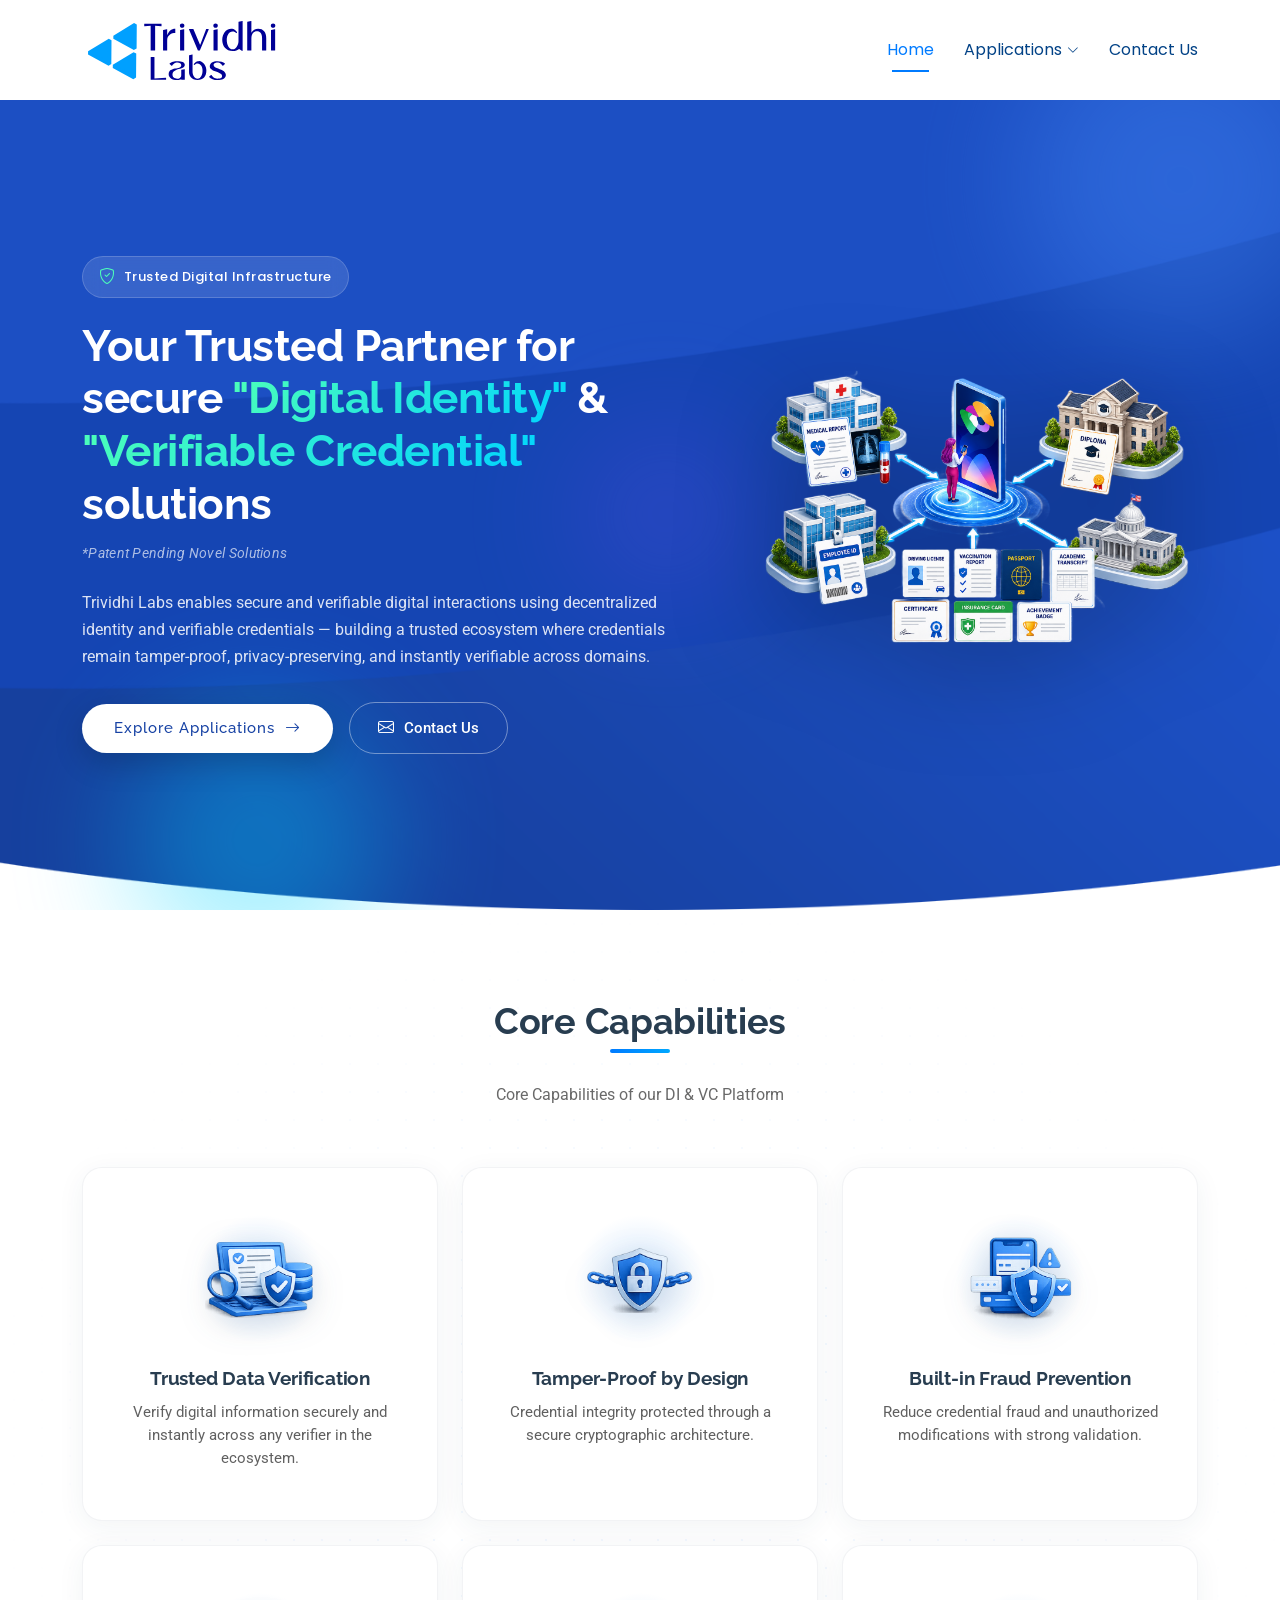
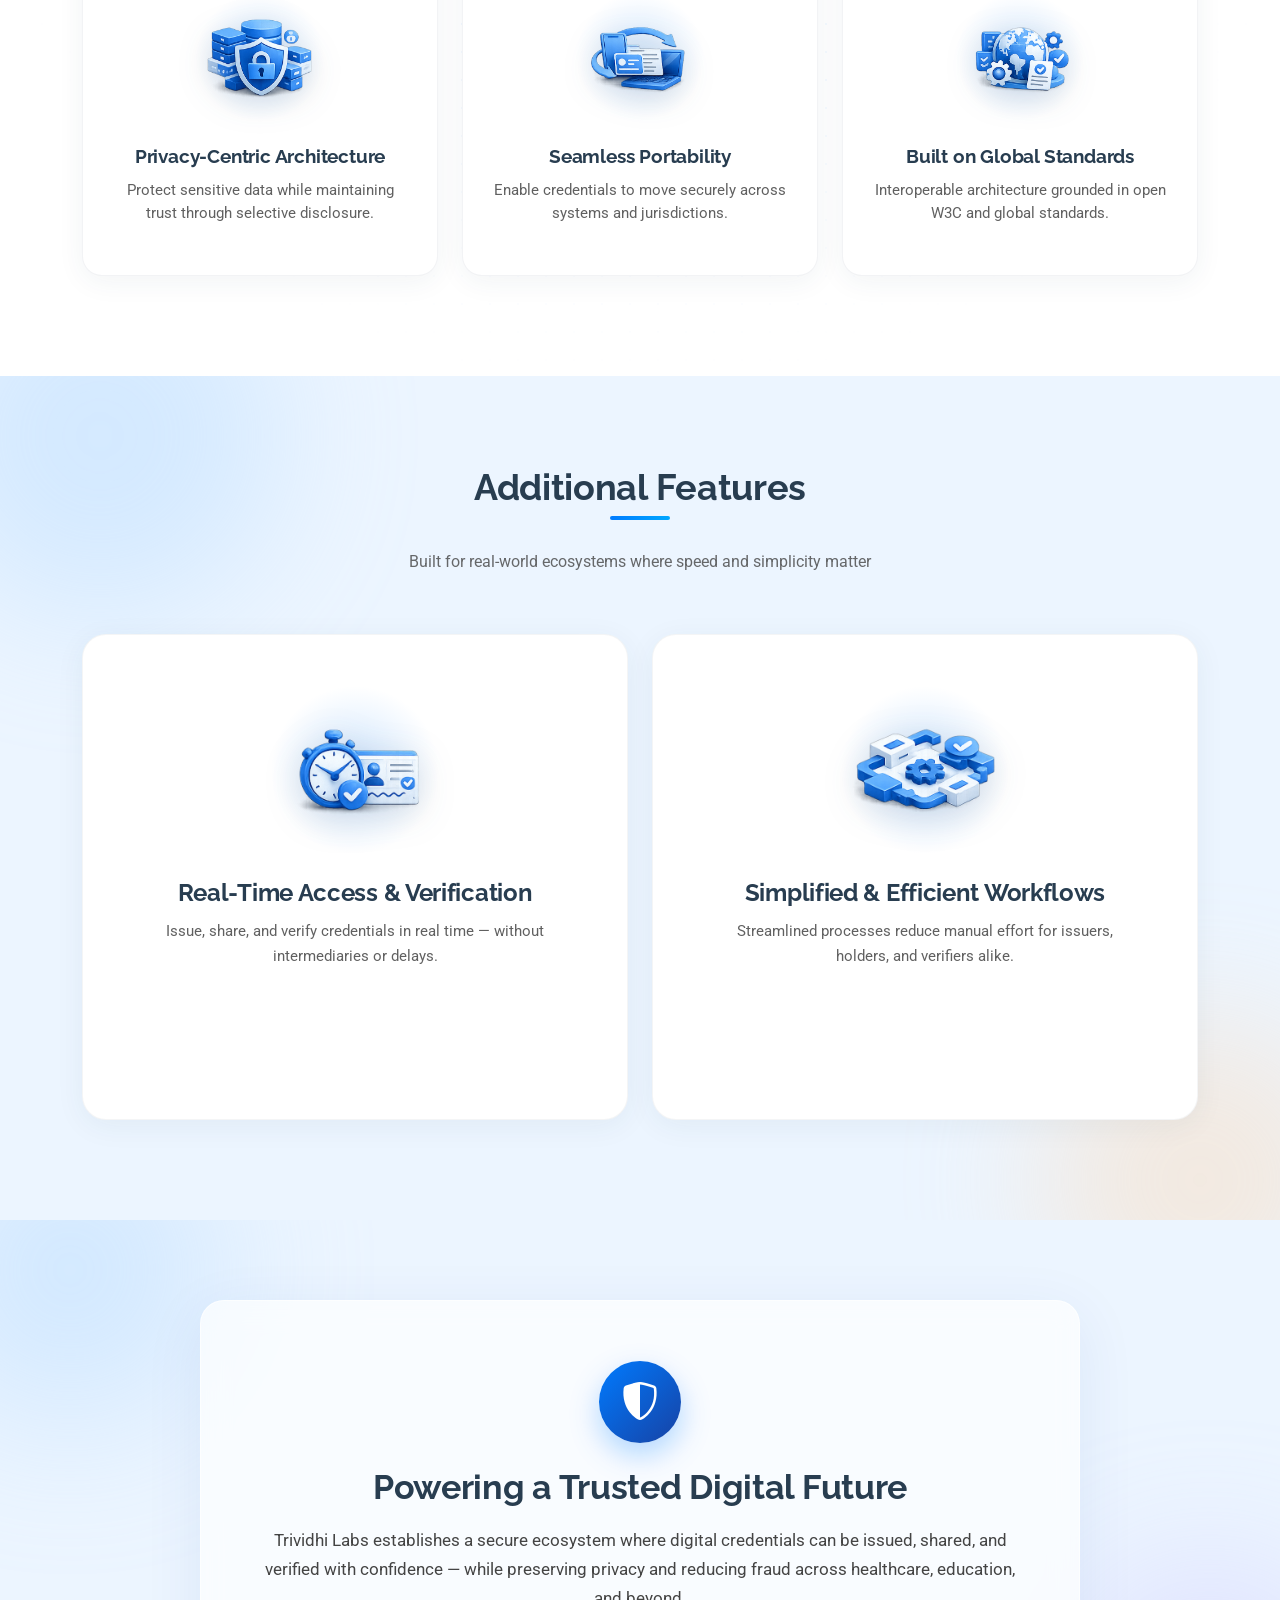
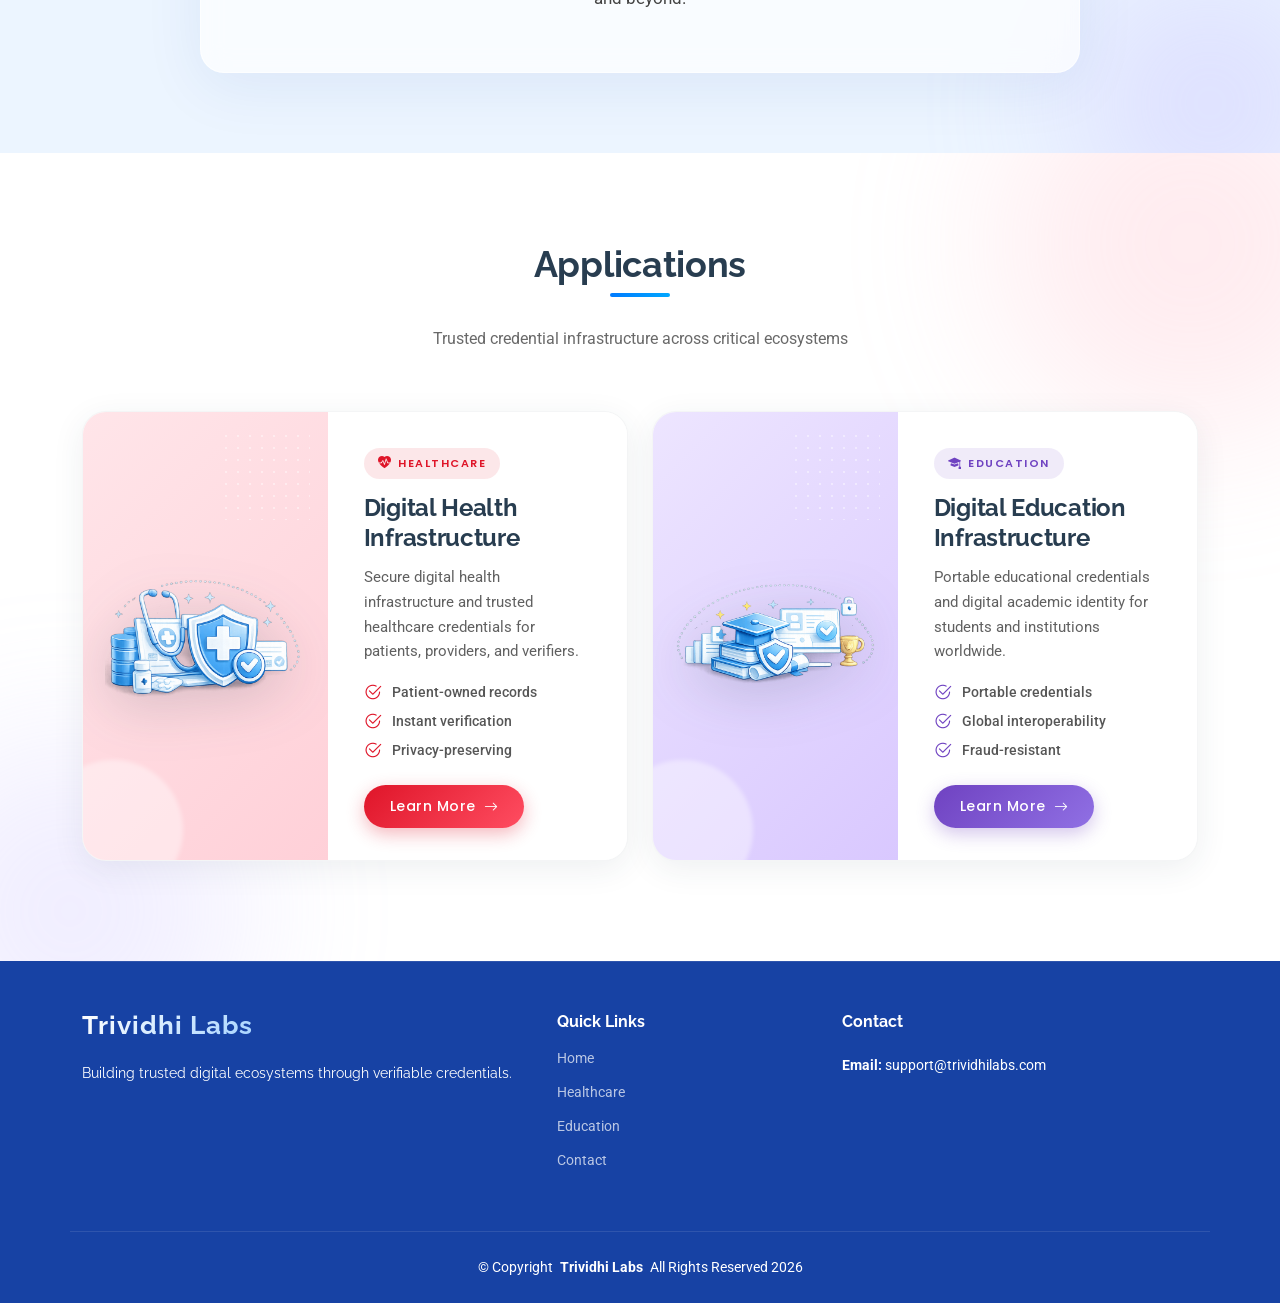
==== index.html @ cbf3edbb "Initial commit: Trividhi Labs website with Bootstrap 5.3.3" ====
<!DOCTYPE html>
<html lang="en">

<head>
  <meta charset="utf-8">
  <meta content="width=device-width, initial-scale=1.0" name="viewport">
  <title>Trividhi Labs - Trusted Digital Identity & Verifiable Credentials</title>
  <meta name="description" content="Trividhi Labs enables secure and verifiable digital interactions using decentralized identity and verifiable credentials across healthcare and education ecosystems.">
  <meta name="keywords" content="digital identity, verifiable credentials, healthcare credentials, education credentials">

  <link href="assets/img/favicon.png" rel="icon">
  <link href="assets/img/apple-touch-icon.png" rel="apple-touch-icon">

  <link href="https://fonts.googleapis.com" rel="preconnect">
  <link href="https://fonts.gstatic.com" rel="preconnect" crossorigin>
  <link href="https://fonts.googleapis.com/css2?family=Roboto:ital,wght@0,100;0,300;0,400;0,500;0,700;0,900;1,100;1,300;1,400;1,500;1,700;1,900&family=Poppins:ital,wght@0,100;0,200;0,300;0,400;0,500;0,600;0,700;0,800;0,900;1,100;1,200;1,300;1,400;1,500;1,600;1,700;1,800;1,900&family=Raleway:ital,wght@0,100;0,200;0,300;0,400;0,500;0,600;0,700;0,800;0,900;1,100;1,200;1,300;1,400;1,500;1,600;1,700;1,800;1,900&display=swap" rel="stylesheet">

  <link href="assets/vendor/bootstrap/css/bootstrap.min.css" rel="stylesheet">
  <link href="assets/vendor/bootstrap-icons/bootstrap-icons.css" rel="stylesheet">
  <link href="assets/vendor/aos/aos.css" rel="stylesheet">
  <link href="assets/vendor/glightbox/css/glightbox.min.css" rel="stylesheet">
  <link href="assets/vendor/swiper/swiper-bundle.min.css" rel="stylesheet">

  <link href="assets/css/main.css" rel="stylesheet">
</head>

<body class="index-page">

  <header id="header" class="header d-flex align-items-center sticky-top">
    <div class="container-fluid container-xl position-relative d-flex align-items-center justify-content-between">

      <a href="index.html" class="logo d-flex align-items-center">
        <img src="assets/img/Trividhi_Labs_Logo2_final.svg" alt="Trividhi Labs">
        <!-- <h1 class="sitename">Trividhi Labs</h1> -->
      </a>

      <nav id="navmenu" class="navmenu">
        <ul>
          <li><a href="index.html" class="active">Home</a></li>
          <li class="dropdown">
            <a href="#"><span>Applications</span> <i class="bi bi-chevron-down toggle-dropdown"></i></a>
            <ul>
              <li><a href="healthcare.html">Healthcare</a></li>
              <li><a href="education.html">Education</a></li>
            </ul>
          </li>
          <li><a href="contact.html">Contact Us</a></li>
        </ul>
        <i class="mobile-nav-toggle d-xl-none bi bi-list"></i>
      </nav>

    </div>
  </header>

  <main class="main">

    <!-- Hero Section -->
    <section id="hero" class="hero section dark-background">
      <div class="hero-bg-shapes" aria-hidden="true">
        <span class="shape shape-1"></span>
        <span class="shape shape-2"></span>
        <span class="shape shape-3"></span>
      </div>

      <div class="container">
        <div class="row gy-4 align-items-center">
          <div class="col-lg-5 order-lg-last hero-img" data-aos="zoom-out" data-aos-delay="200">
            <img src="assets/img/background-removed-background-removed.png" class="img-fluid animated" alt="Trusted Digital Identity Platform">
          </div>
          <div class="col-lg-7 d-flex flex-column justify-content-center hero-content">
            <span class="hero-eyebrow" data-aos="fade-up" data-aos-delay="100">
              <i class="bi bi-shield-check"></i> Trusted Digital Infrastructure
            </span>
            <h1 data-aos="fade-up" data-aos-delay="200">
              Your Trusted Partner for secure <span class="hero-highlight">"Digital Identity"</span> &amp; <span class="hero-highlight">"Verifiable Credential"</span> solutions
            </h1>
            <p class="hero-tagline" data-aos="fade-up" data-aos-delay="300">*Patent Pending Novel Solutions</p>
            <p class="hero-description" data-aos="fade-up" data-aos-delay="400">
              Trividhi Labs enables secure and verifiable digital interactions using decentralized identity and verifiable credentials — building a trusted ecosystem where credentials remain tamper-proof, privacy-preserving, and instantly verifiable across domains.
            </p>
            <div class="hero-cta d-flex flex-wrap align-items-center" data-aos="fade-up" data-aos-delay="500">
              <a href="#capabilities" class="btn-get-started">
                <span>Explore Applications</span>
                <i class="bi bi-arrow-right"></i>
              </a>
              <a href="contact.html" class="btn-secondary-cta">
                <i class="bi bi-envelope"></i>
                <span>Contact Us</span>
              </a>
            </div>
          </div>
        </div>
      </div>
    </section><!-- /Hero Section -->

    <!-- Core Capabilities Section -->
    <section id="capabilities" class="capabilities section">
    <div class="capabilities-bg-pattern" aria-hidden="true"></div>

    <div class="container section-title" data-aos="fade-up">
        <!-- <span class="section-eyebrow"><i class="bi bi-gem"></i> Platform Capabilities</span> -->
        <h2>Core Capabilities</h2>
        <p>Core Capabilities of our DI &amp; VC Platform</p>
    </div>

    <div class="container">
        <div class="row gy-4">

        <div class="col-lg-4 col-md-6" data-aos="fade-up" data-aos-delay="100">
            <div class="capability-card">
            <div class="capability-icon-wrap">
                <div class="capability-icon-halo"></div>
                <div class="capability-icon capability-icon-img">
                <img src="assets/img/trusted-data-verification.png" alt="Trusted Data Verification">
                </div>
            </div>
            <h3>Trusted Data Verification</h3>
            <p>Verify digital information securely and instantly across any verifier in the ecosystem.</p>
            </div>
        </div>

        <div class="col-lg-4 col-md-6" data-aos="fade-up" data-aos-delay="200">
            <div class="capability-card">
            <div class="capability-icon-wrap">
                <div class="capability-icon-halo"></div>
                <div class="capability-icon capability-icon-img">
                <img src="assets/img/tamper-proof-by-design.png" alt="Tamper-Proof by Design">
                </div>
            </div>
            <h3>Tamper-Proof by Design</h3>
            <p>Credential integrity protected through a secure cryptographic architecture.</p>
            </div>
        </div>

        <div class="col-lg-4 col-md-6" data-aos="fade-up" data-aos-delay="300">
            <div class="capability-card">
            <div class="capability-icon-wrap">
                <div class="capability-icon-halo"></div>
                <div class="capability-icon capability-icon-img">
                <img src="assets/img/built-in-fraud-prevention.png" alt="Built-in Fraud Prevention">
                </div>
            </div>
            <h3>Built-in Fraud Prevention</h3>
            <p>Reduce credential fraud and unauthorized modifications with strong validation.</p>            
            </div>
        </div>

        <div class="col-lg-4 col-md-6" data-aos="fade-up" data-aos-delay="400">
            <div class="capability-card">
            <div class="capability-icon-wrap">
                <div class="capability-icon-halo"></div>
                <div class="capability-icon capability-icon-img">
                <img src="assets/img/privacy-centric-architecture.png" alt="Privacy-Centric Architecture">
                </div>
            </div>
            <h3>Privacy-Centric Architecture</h3>
            <p>Protect sensitive data while maintaining trust through selective disclosure.</p>
            </div>
        </div>

        <div class="col-lg-4 col-md-6" data-aos="fade-up" data-aos-delay="500">
            <div class="capability-card">
            <div class="capability-icon-wrap">
                <div class="capability-icon-halo"></div>
                <div class="capability-icon capability-icon-img">
                <img src="assets/img/seamless-portability.png" alt="Seamless Portability">
                </div>
            </div>
            <h3>Seamless Portability</h3>
            <p>Enable credentials to move securely across systems and jurisdictions.</p>
            </div>
        </div>

        <div class="col-lg-4 col-md-6" data-aos="fade-up" data-aos-delay="600">
            <div class="capability-card">
            <div class="capability-icon-wrap">
                <div class="capability-icon-halo"></div>
                <div class="capability-icon capability-icon-img">
                <img src="assets/img/built-on-global-standards.png" alt="Built on Global Standards">
                </div>
            </div>
            <h3>Built on Global Standards</h3>
            <p>Interoperable architecture grounded in open W3C and global standards.</p>
            </div>
        </div>

        </div>
    </div>
    </section><!-- /Core Capabilities Section -->

    <!-- Additional Features Section -->
    <section id="additional-features" class="additional-features section light-background">
    <div class="features-bg-shapes" aria-hidden="true">
        <span class="features-shape features-shape-1"></span>
        <span class="features-shape features-shape-2"></span>
    </div>

    <div class="container section-title" data-aos="fade-up">
        <!-- <span class="section-eyebrow"><i class="bi bi-stars"></i> Platform Strengths</span> -->
        <h2>Additional Features</h2>
        <p>Built for real-world ecosystems where speed and simplicity matter</p>
    </div>

    <div class="container">
        <div class="row gy-4 justify-content-center features-row">

        <div class="col-lg-6 col-md-10" data-aos="fade-right" data-aos-delay="100">
            <div class="feature-card feature-card-blue">
            <div class="feature-card-accent"></div>
            <div class="feature-icon-wrap">
                <div class="feature-icon-halo"></div>
                <div class="feature-icon feature-icon-img">
                <img src="assets/img/real-time-access-verification.png" alt="Real-Time Access and Verification">
                </div>
            </div>
            <div class="feature-content">
                <h3>Real-Time Access &amp; Verification</h3>
                <p>Issue, share, and verify credentials in real time — without intermediaries or delays.</p>
                <ul class="feature-pills">
                <li><i class="bi bi-check2"></i> Instant issuance</li>
                <li><i class="bi bi-check2"></i> Live verification</li>
                <li><i class="bi bi-check2"></i> No intermediaries</li>
                </ul>
            </div>
            </div>
        </div>

        <div class="col-lg-6 col-md-10" data-aos="fade-left" data-aos-delay="200">
            <div class="feature-card feature-card-blue">
            <div class="feature-card-accent"></div>
            <div class="feature-icon-wrap">
                <div class="feature-icon-halo"></div>
                <div class="feature-icon feature-icon-img">
                <img src="assets/img/simplified-efficient-workflows.png" alt="Simplified and Efficient Workflows">
                </div>
            </div>
            <div class="feature-content">
                <h3>Simplified &amp; Efficient Workflows</h3>
                <p>Streamlined processes reduce manual effort for issuers, holders, and verifiers alike.</p>
                <ul class="feature-pills">
                <li><i class="bi bi-check2"></i> Less manual work</li>
                <li><i class="bi bi-check2"></i> Faster cycles</li>
                <li><i class="bi bi-check2"></i> Unified flow</li>
                </ul>
            </div>
            </div>
        </div>

        </div>
    </div>
    </section><!-- /Additional Features Section -->

    <!-- Trusted Digital Future Section -->
    <section id="trusted-future" class="trusted-future section">
      <div class="container">
        <div class="trusted-future-card" data-aos="zoom-in">
          <div class="trusted-future-icon">
            <i class="bi bi-shield-shaded"></i>
          </div>
          <h2>Powering a Trusted Digital Future</h2>
          <p>
            Trividhi Labs establishes a secure ecosystem where digital credentials can be issued, shared, and verified with confidence — while preserving privacy and reducing fraud across healthcare, education, and beyond.
          </p>
        </div>
      </div>
    </section><!-- /Trusted Digital Future Section -->

    <!-- Applications Section -->
    <section id="applications" class="applications section">
      <div class="applications-bg-shapes" aria-hidden="true">
        <span class="apps-shape apps-shape-1"></span>
        <span class="apps-shape apps-shape-2"></span>
      </div>

      <div class="container section-title" data-aos="fade-up">
        <!-- <span class="section-eyebrow"><i class="bi bi-grid-3x3-gap-fill"></i> Industry Solutions</span> -->
        <h2>Applications</h2>
        <p>Trusted credential infrastructure across critical ecosystems</p>
      </div>

      <div class="container">
        <div class="row gy-4">

          <div class="col-lg-6" data-aos="fade-up" data-aos-delay="100">
            <div class="application-card application-healthcare">
              <div class="application-image-panel">
                <div class="app-pattern-dots"></div>
                <div class="app-pattern-circle"></div>
                <img src="assets/img/digital-health-infrastructure.png" alt="Digital Health Infrastructure" class="application-image">
              </div>
              <div class="application-body">
                <div class="application-tag">
                  <i class="bi bi-heart-pulse-fill"></i>
                  <span>Healthcare</span>
                </div>
                <h3>Digital Health Infrastructure</h3>
                <p>Secure digital health infrastructure and trusted healthcare credentials for patients, providers, and verifiers.</p>
                <ul class="application-bullets">
                  <li><i class="bi bi-check2-circle"></i> Patient-owned records</li>
                  <li><i class="bi bi-check2-circle"></i> Instant verification</li>
                  <li><i class="bi bi-check2-circle"></i> Privacy-preserving</li>
                </ul>
                <a href="healthcare.html" class="btn-learn-more">
                  <span>Learn More</span>
                  <i class="bi bi-arrow-right"></i>
                </a>
              </div>
            </div>
          </div>

          <div class="col-lg-6" data-aos="fade-up" data-aos-delay="200">
            <div class="application-card application-education">
              <div class="application-image-panel">
                <div class="app-pattern-dots"></div>
                <div class="app-pattern-circle"></div>
                <img src="assets/img/digital-education-infrastructure.png" alt="Digital Education Infrastructure" class="application-image">
              </div>
              <div class="application-body">
                <div class="application-tag">
                  <i class="bi bi-mortarboard-fill"></i>
                  <span>Education</span>
                </div>
                <h3>Digital Education Infrastructure</h3>
                <p>Portable educational credentials and digital academic identity for students and institutions worldwide.</p>
                <ul class="application-bullets">
                  <li><i class="bi bi-check2-circle"></i> Portable credentials</li>
                  <li><i class="bi bi-check2-circle"></i> Global interoperability</li>
                  <li><i class="bi bi-check2-circle"></i> Fraud-resistant</li>
                </ul>
                <a href="education.html" class="btn-learn-more">
                  <span>Learn More</span>
                  <i class="bi bi-arrow-right"></i>
                </a>
              </div>
            </div>
          </div>

        </div>
      </div>
    </section><!-- /Applications Section -->
  </main>

  <footer id="footer" class="footer dark-background">

    <div class="container footer-top">
      <div class="row gy-4">

        <div class="col-lg-5 col-md-6 footer-about" data-aos="fade-up" data-aos-delay="100">
          <a href="index.html" class="logo d-flex align-items-center">
            <span class="sitename">Trividhi Labs</span>
          </a>
          <p class="mt-3">Building trusted digital ecosystems through verifiable credentials.</p>
        </div>

        <div class="col-lg-3 col-md-3 footer-links" data-aos="fade-up" data-aos-delay="200">
          <h4>Quick Links</h4>
          <ul>
            <li><a href="index.html">Home</a></li>
            <li><a href="healthcare.html">Healthcare</a></li>
            <li><a href="education.html">Education</a></li>
            <li><a href="contact.html">Contact</a></li>
          </ul>
        </div>

        <div class="col-lg-4 col-md-3 footer-links" data-aos="fade-up" data-aos-delay="300">
          <h4>Contact</h4>
          <div class="footer-contact pt-1">
            <p><strong>Email:</strong> <span>support@trividhilabs.com</span></p>
          </div>
        </div>

      </div>
    </div>

    <div class="container copyright text-center mt-4">
      <p>© <span>Copyright</span> <strong class="px-1 sitename">Trividhi Labs</strong> <span>All Rights Reserved 2026</span></p>
    </div>

  </footer>

  <a href="#" id="scroll-top" class="scroll-top d-flex align-items-center justify-content-center"><i class="bi bi-arrow-up-short"></i></a>

  <div id="preloader"></div>

  <script src="assets/vendor/bootstrap/js/bootstrap.bundle.min.js"></script>
  <script src="assets/vendor/aos/aos.js"></script>
  <script src="assets/vendor/glightbox/js/glightbox.min.js"></script>
  <script src="assets/vendor/purecounter/purecounter_vanilla.js"></script>
  <script src="assets/vendor/imagesloaded/imagesloaded.pkgd.min.js"></script>
  <script src="assets/vendor/isotope-layout/isotope.pkgd.min.js"></script>
  <script src="assets/vendor/swiper/swiper-bundle.min.js"></script>

  <script src="assets/js/main.js"></script>

</body>

</html>
---- assets/css/main.css ----
/**
* Updated: Bootstrap v5.3.3
* Author: BootstrapMade.com
* License: https://bootstrapmade.com/license/
*/

/*--------------------------------------------------------------
# Font & Color Variables
# Help: https://bootstrapmade.com/color-system/
--------------------------------------------------------------*/
/* Fonts */
:root {
  --default-font: "Roboto",  system-ui, -apple-system, "Segoe UI", Roboto, "Helvetica Neue", Arial, "Noto Sans", "Liberation Sans", sans-serif, "Apple Color Emoji", "Segoe UI Emoji", "Segoe UI Symbol", "Noto Color Emoji";
  --heading-font: "Raleway",  sans-serif;
  --nav-font: "Poppins",  sans-serif;
}

/* Global Colors - The following color variables are used throughout the website. Updating them here will change the color scheme of the entire website */
:root { 
  --background-color: #ffffff; /* Background color for the entire website, including individual sections */
  --default-color: #444444; /* Default color used for the majority of the text content across the entire website */
  --heading-color: #283d50; /* Color for headings, subheadings and title throughout the website */
  --accent-color: #007bff; /* Accent color that represents your brand on the website. It's used for buttons, links, and other elements that need to stand out */
  --surface-color: #ffffff; /* The surface color is used as a background of boxed elements within sections, such as cards, icon boxes, or other elements that require a visual separation from the global background. */
  --contrast-color: #ffffff; /* Contrast color for text, ensuring readability against backgrounds of accent, heading, or default colors. */
}

/* Nav Menu Colors - The following color variables are used specifically for the navigation menu. They are separate from the global colors to allow for more customization options */
:root {
  --nav-color: #024286;  /* The default color of the main navmenu links */
  --nav-hover-color: #007bff; /* Applied to main navmenu links when they are hovered over or active */
  --nav-mobile-background-color: #ffffff; /* Used as the background color for mobile navigation menu */
  --nav-dropdown-background-color: #ffffff; /* Used as the background color for dropdown items that appear when hovering over primary navigation items */
  --nav-dropdown-color: #444444; /* Used for navigation links of the dropdown items in the navigation menu. */
  --nav-dropdown-hover-color: #007bff; /* Similar to --nav-hover-color, this color is applied to dropdown navigation links when they are hovered over. */
}

/* Color Presets - These classes override global colors when applied to any section or element, providing reuse of the sam color scheme. */

.light-background {
  --background-color: #ecf5ff;
  --surface-color: #ffffff;
}

.dark-background {
  --background-color: #1742a4;
  --default-color: #ffffff;
  --heading-color: #ffffff;
  --surface-color: #0d358f;
  --contrast-color: #ffffff;
}

/* Smooth scroll */
:root {
  scroll-behavior: smooth;
}

/*--------------------------------------------------------------
# General Styling & Shared Classes
--------------------------------------------------------------*/
body {
  color: var(--default-color);
  background-color: var(--background-color);
  font-family: var(--default-font);
}

a {
  color: var(--accent-color);
  text-decoration: none;
  transition: 0.3s;
}

a:hover {
  color: color-mix(in srgb, var(--accent-color), transparent 25%);
  text-decoration: none;
}

h1,
h2,
h3,
h4,
h5,
h6 {
  color: var(--heading-color);
  font-family: var(--heading-font);
}

/* PHP Email Form Messages
------------------------------*/
.php-email-form .error-message {
  display: none;
  background: #df1529;
  color: #ffffff;
  text-align: left;
  padding: 15px;
  margin-bottom: 24px;
  font-weight: 600;
}

.php-email-form .sent-message {
  display: none;
  color: #ffffff;
  background: #059652;
  text-align: center;
  padding: 15px;
  margin-bottom: 24px;
  font-weight: 600;
}

.php-email-form .loading {
  display: none;
  background: var(--surface-color);
  text-align: center;
  padding: 15px;
  margin-bottom: 24px;
}

.php-email-form .loading:before {
  content: "";
  display: inline-block;
  border-radius: 50%;
  width: 24px;
  height: 24px;
  margin: 0 10px -6px 0;
  border: 3px solid var(--accent-color);
  border-top-color: var(--surface-color);
  animation: php-email-form-loading 1s linear infinite;
}

@keyframes php-email-form-loading {
  0% {
    transform: rotate(0deg);
  }

  100% {
    transform: rotate(360deg);
  }
}

/* Pulsating Play Button
------------------------------*/
.pulsating-play-btn {
  width: 94px;
  height: 94px;
  background: radial-gradient(var(--accent-color) 50%, color-mix(in srgb, var(--accent-color), transparent 75%) 52%);
  border-radius: 50%;
  display: block;
  position: relative;
  overflow: hidden;
}

.pulsating-play-btn:before {
  content: "";
  position: absolute;
  width: 120px;
  height: 120px;
  animation-delay: 0s;
  animation: pulsate-play-btn 2s;
  animation-direction: forwards;
  animation-iteration-count: infinite;
  animation-timing-function: steps;
  opacity: 1;
  border-radius: 50%;
  border: 5px solid color-mix(in srgb, var(--accent-color), transparent 30%);
  top: -15%;
  left: -15%;
  background: rgba(198, 16, 0, 0);
}

.pulsating-play-btn:after {
  content: "";
  position: absolute;
  left: 50%;
  top: 50%;
  transform: translateX(-40%) translateY(-50%);
  width: 0;
  height: 0;
  border-top: 10px solid transparent;
  border-bottom: 10px solid transparent;
  border-left: 15px solid #fff;
  z-index: 100;
  transition: all 400ms cubic-bezier(0.55, 0.055, 0.675, 0.19);
}

.pulsating-play-btn:hover:before {
  content: "";
  position: absolute;
  left: 50%;
  top: 50%;
  transform: translateX(-40%) translateY(-50%);
  width: 0;
  height: 0;
  border: none;
  border-top: 10px solid transparent;
  border-bottom: 10px solid transparent;
  border-left: 15px solid #fff;
  z-index: 200;
  animation: none;
  border-radius: 0;
}

.pulsating-play-btn:hover:after {
  border-left: 15px solid var(--accent-color);
  transform: scale(20);
}

@keyframes pulsate-play-btn {
  0% {
    transform: scale(0.6, 0.6);
    opacity: 1;
  }

  100% {
    transform: scale(1, 1);
    opacity: 0;
  }
}

/*--------------------------------------------------------------
# Global Header
--------------------------------------------------------------*/
.header {
  color: var(--default-color);
  background-color: var(--background-color);
  padding: 15px 0;
  transition: all 0.5s;
  z-index: 997;
}

.header .logo {
  line-height: 1;
}

.header .logo img {
  max-height: 70px;
  margin-right: 8px;
}

.header .logo h1 {
  font-size: 30px;
  margin: 0;
  font-weight: 700;
  color: var(--heading-color);
}

.scrolled .header {
  box-shadow: 0px 0 18px rgba(0, 0, 0, 0.1);
}

/*--------------------------------------------------------------
# Navigation Menu
--------------------------------------------------------------*/
/* Navmenu - Desktop */
@media (min-width: 1200px) {
  .navmenu {
    padding: 0;
  }

  .navmenu ul {
    margin: 0;
    padding: 0;
    display: flex;
    list-style: none;
    align-items: center;
  }

  .navmenu li {
    position: relative;
  }

  .navmenu a,
  .navmenu a:focus {
    color: var(--nav-color);
    padding: 18px 15px;
    font-size: 16px;
    font-family: var(--nav-font);
    font-weight: 400;
    display: flex;
    align-items: center;
    justify-content: space-between;
    white-space: nowrap;
    transition: 0.3s;
  }

  .navmenu a i,
  .navmenu a:focus i {
    font-size: 12px;
    line-height: 0;
    margin-left: 5px;
    transition: 0.3s;
  }

  .navmenu li:last-child a {
    padding-right: 0;
  }

  .navmenu li:hover>a,
  .navmenu .active,
  .navmenu .active:focus {
    color: var(--nav-hover-color);
  }

  .navmenu .dropdown ul {
    margin: 0;
    padding: 10px 0;
    background: var(--nav-dropdown-background-color);
    display: block;
    position: absolute;
    visibility: hidden;
    left: 14px;
    top: 130%;
    opacity: 0;
    transition: 0.3s;
    border-radius: 4px;
    z-index: 99;
    box-shadow: 0px 0px 30px rgba(0, 0, 0, 0.1);
  }

  .navmenu .dropdown ul li {
    min-width: 200px;
  }

  .navmenu .dropdown ul a {
    padding: 10px 20px;
    font-size: 15px;
    text-transform: none;
    color: var(--nav-dropdown-color);
  }

  .navmenu .dropdown ul a i {
    font-size: 12px;
  }

  .navmenu .dropdown ul a:hover,
  .navmenu .dropdown ul .active:hover,
  .navmenu .dropdown ul li:hover>a {
    color: var(--nav-dropdown-hover-color);
  }

  .navmenu .dropdown:hover>ul {
    opacity: 1;
    top: 100%;
    visibility: visible;
  }

  .navmenu .dropdown .dropdown ul {
    top: 0;
    left: -90%;
    visibility: hidden;
  }

  .navmenu .dropdown .dropdown:hover>ul {
    opacity: 1;
    top: 0;
    left: -100%;
    visibility: visible;
  }
}

/* Navmenu - Mobile */
@media (max-width: 1199px) {
  .mobile-nav-toggle {
    color: var(--nav-color);
    font-size: 28px;
    line-height: 0;
    margin-right: 10px;
    cursor: pointer;
    transition: color 0.3s;
  }

  .navmenu {
    padding: 0;
    z-index: 9997;
  }

  .navmenu ul {
    display: none;
    list-style: none;
    position: absolute;
    inset: 60px 20px 20px 20px;
    padding: 10px 0;
    margin: 0;
    border-radius: 6px;
    background-color: var(--nav-mobile-background-color);
    overflow-y: auto;
    transition: 0.3s;
    z-index: 9998;
    box-shadow: 0px 0px 30px rgba(0, 0, 0, 0.1);
  }

  .navmenu a,
  .navmenu a:focus {
    color: var(--nav-dropdown-color);
    padding: 10px 20px;
    font-family: var(--nav-font);
    font-size: 17px;
    font-weight: 500;
    display: flex;
    align-items: center;
    justify-content: space-between;
    white-space: nowrap;
    transition: 0.3s;
  }

  .navmenu a i,
  .navmenu a:focus i {
    font-size: 12px;
    line-height: 0;
    margin-left: 5px;
    width: 30px;
    height: 30px;
    display: flex;
    align-items: center;
    justify-content: center;
    border-radius: 50%;
    transition: 0.3s;
    background-color: color-mix(in srgb, var(--accent-color), transparent 90%);
  }

  .navmenu a i:hover,
  .navmenu a:focus i:hover {
    background-color: var(--accent-color);
    color: var(--contrast-color);
  }

  .navmenu a:hover,
  .navmenu .active,
  .navmenu .active:focus {
    color: var(--nav-dropdown-hover-color);
  }

  .navmenu .active i,
  .navmenu .active:focus i {
    background-color: var(--accent-color);
    color: var(--contrast-color);
    transform: rotate(180deg);
  }

  .navmenu .dropdown ul {
    position: static;
    display: none;
    z-index: 99;
    padding: 10px 0;
    margin: 10px 20px;
    background-color: var(--nav-dropdown-background-color);
    border: 1px solid color-mix(in srgb, var(--default-color), transparent 90%);
    box-shadow: none;
    transition: all 0.5s ease-in-out;
  }

  .navmenu .dropdown ul ul {
    background-color: rgba(33, 37, 41, 0.1);
  }

  .navmenu .dropdown>.dropdown-active {
    display: block;
    background-color: rgba(33, 37, 41, 0.03);
  }

  .mobile-nav-active {
    overflow: hidden;
  }

  .mobile-nav-active .mobile-nav-toggle {
    color: #fff;
    position: absolute;
    font-size: 32px;
    top: 15px;
    right: 15px;
    margin-right: 0;
    z-index: 9999;
  }

  .mobile-nav-active .navmenu {
    position: fixed;
    overflow: hidden;
    inset: 0;
    background: rgba(33, 37, 41, 0.8);
    transition: 0.3s;
  }

  .mobile-nav-active .navmenu>ul {
    display: block;
  }
}

/*--------------------------------------------------------------
# Global Footer
--------------------------------------------------------------*/
.footer {
  color: var(--default-color);
  background-color: var(--background-color);
  font-size: 14px;
  position: relative;
}

.footer .footer-top {
  padding-top: 50px;
  border-top: 1px solid color-mix(in srgb, var(--default-color), transparent 90%);
}

.footer .footer-about .logo {
  line-height: 1;
  margin-bottom: 25px;
}

.footer .footer-about .logo img {
  max-height: 40px;
  margin-right: 6px;
}

.footer .footer-about .logo span {
  font-size: 26px;
  font-weight: 700;
  letter-spacing: 1px;
  font-family: var(--heading-font);
  color: var(--heading-color);
}

.footer .footer-about p {
  font-size: 14px;
  font-family: var(--heading-font);
}

.footer .social-links a {
  display: flex;
  align-items: center;
  justify-content: center;
  width: 40px;
  height: 40px;
  border-radius: 50%;
  border: 1px solid color-mix(in srgb, var(--default-color), transparent 50%);
  font-size: 16px;
  color: color-mix(in srgb, var(--default-color), transparent 30%);
  margin-right: 10px;
  transition: 0.3s;
}

.footer .social-links a:hover {
  color: var(--accent-color);
  border-color: var(--accent-color);
}

.footer h4 {
  font-size: 16px;
  font-weight: bold;
  position: relative;
  padding-bottom: 12px;
}

.footer .footer-links {
  margin-bottom: 30px;
}

.footer .footer-links ul {
  list-style: none;
  padding: 0;
  margin: 0;
}

.footer .footer-links ul i {
  padding-right: 2px;
  font-size: 12px;
  line-height: 0;
}

.footer .footer-links ul li {
  padding: 10px 0;
  display: flex;
  align-items: center;
}

.footer .footer-links ul li:first-child {
  padding-top: 0;
}

.footer .footer-links ul a {
  color: color-mix(in srgb, var(--default-color), transparent 30%);
  display: inline-block;
  line-height: 1;
}

.footer .footer-links ul a:hover {
  color: var(--accent-color);
}

.footer .footer-contact p {
  margin-bottom: 5px;
}

.footer .footer-newsletter .newsletter-form {
  margin-top: 30px;
  margin-bottom: 15px;
  padding: 6px 8px;
  position: relative;
  border-radius: 4px;
  border: 1px solid color-mix(in srgb, var(--default-color), transparent 80%);
  display: flex;
  background-color: var(--background-color);
  transition: 0.3s;
}

.footer .footer-newsletter .newsletter-form:focus-within {
  border-color: var(--accent-color);
}

.footer .footer-newsletter .newsletter-form input[type=email] {
  border: 0;
  padding: 4px;
  width: 100%;
  background-color: var(--background-color);
  color: var(--default-color);
}

.footer .footer-newsletter .newsletter-form input[type=email]:focus-visible {
  outline: none;
}

.footer .footer-newsletter .newsletter-form input[type=submit] {
  border: 0;
  font-size: 16px;
  padding: 0 20px;
  margin: -7px -8px -7px 0;
  background: var(--accent-color);
  color: var(--contrast-color);
  transition: 0.3s;
  border-radius: 0 4px 4px 0;
}

.footer .footer-newsletter .newsletter-form input[type=submit]:hover {
  background: color-mix(in srgb, var(--accent-color), transparent 20%);
}

.footer .copyright {
  padding: 25px 0;
  border-top: 1px solid color-mix(in srgb, var(--default-color), transparent 90%);
}

.footer .copyright p {
  margin-bottom: 0;
}

.footer .credits {
  margin-top: 6px;
  font-size: 13px;
}

.footer .credits a {
  color: color-mix(in srgb, var(--default-color), transparent 30%);
}

/*--------------------------------------------------------------
# Preloader
--------------------------------------------------------------*/
#preloader {
  position: fixed;
  inset: 0;
  z-index: 9999;
  overflow: hidden;
  background-color: var(--background-color);
  transition: all 0.6s ease-out;
}

#preloader:before {
  content: "";
  position: fixed;
  top: calc(50% - 30px);
  left: calc(50% - 30px);
  border: 6px solid var(--accent-color);
  border-top-color: color-mix(in srgb, var(--accent-color), transparent 90%);
  border-radius: 50%;
  width: 60px;
  height: 60px;
  animation: animate-preloader 1s linear infinite;
}

@keyframes animate-preloader {
  0% {
    transform: rotate(0deg);
  }

  100% {
    transform: rotate(360deg);
  }
}

/*--------------------------------------------------------------
# Scroll Top Button
--------------------------------------------------------------*/
.scroll-top {
  position: fixed;
  visibility: hidden;
  opacity: 0;
  right: 15px;
  bottom: -15px;
  z-index: 99999;
  background-color: var(--accent-color);
  width: 44px;
  height: 44px;
  border-radius: 50px;
  transition: all 0.4s;
}

.scroll-top i {
  font-size: 24px;
  color: var(--contrast-color);
  line-height: 0;
}

.scroll-top:hover {
  background-color: color-mix(in srgb, var(--accent-color), transparent 20%);
  color: var(--contrast-color);
}

.scroll-top.active {
  visibility: visible;
  opacity: 1;
  bottom: 15px;
}

/*--------------------------------------------------------------
# Disable aos animation delay on mobile devices
--------------------------------------------------------------*/
@media screen and (max-width: 768px) {
  [data-aos-delay] {
    transition-delay: 0 !important;
  }
}

/*--------------------------------------------------------------
# Global Page Titles & Breadcrumbs
--------------------------------------------------------------*/
.page-title {
  color: var(--default-color);
  background-color: var(--background-color);
  padding: 25px 0;
  position: relative;
}

.page-title h1 {
  font-size: 24px;
  font-weight: 700;
}

.page-title .breadcrumbs a {
  color: color-mix(in srgb, var(--default-color), transparent 30%);
}

.page-title .breadcrumbs ol {
  display: flex;
  flex-wrap: wrap;
  list-style: none;
  padding: 0;
  margin: 0;
  font-size: 14px;
  font-weight: 400;
}

.page-title .breadcrumbs ol li+li {
  padding-left: 10px;
}

.page-title .breadcrumbs ol li+li::before {
  content: "/";
  display: inline-block;
  padding-right: 10px;
  color: color-mix(in srgb, var(--default-color), transparent 70%);
}

/*--------------------------------------------------------------
# Global Sections
--------------------------------------------------------------*/
section,
.section {
  color: var(--default-color);
  background-color: var(--background-color);
  padding: 60px 0;
  scroll-margin-top: 90px;
  overflow: clip;
}

@media (max-width: 1199px) {

  section,
  .section {
    scroll-margin-top: 58px;
  }
}

/*--------------------------------------------------------------
# Global Section Titles
--------------------------------------------------------------*/
.section-title {
  text-align: center;
  padding-bottom: 60px;
  position: relative;
}

.section-title h2 {
  font-size: 32px;
  font-weight: 700;
  margin-bottom: 15px;
}

.section-title p {
  margin-bottom: 0;
}

/*--------------------------------------------------------------
# Hero Section
--------------------------------------------------------------*/
.hero {
  width: 100%;
  min-height: 90vh;
  position: relative;
  padding: 120px 0;
  display: flex;
  align-items: center;
  background: url(../img/hero-bg.png) center bottom no-repeat;
  background-size: cover;
}

@media (max-width: 1200px) {
  .hero {
    padding: 60px 0;
  }
}

.hero h1 {
  margin: 0;
  font-size: 48px;
  font-weight: 700;
  line-height: 56px;
}

.hero p {
  color: color-mix(in srgb, var(--default-color), transparent 30%);
  margin: 5px 0 30px 0;
  font-size: 20px;
  font-weight: 400;
}

.hero .btn-get-started {
  color: var(--contrast-color);
  background: var(--accent-color);
  font-family: var(--heading-font);
  font-weight: 400;
  font-size: 15px;
  letter-spacing: 1px;
  display: inline-block;
  padding: 10px 28px 12px 28px;
  border-radius: 50px;
  transition: 0.5s;
  box-shadow: 0 8px 28px rgba(0, 0, 0, 0.1);
}

.hero .btn-get-started:hover {
  color: var(--contrast-color);
  background: color-mix(in srgb, var(--accent-color), transparent 15%);
  box-shadow: 0 8px 28px rgba(0, 0, 0, 0.1);
}

.hero .btn-watch-video {
  font-size: 16px;
  transition: 0.5s;
  margin-left: 25px;
  color: var(--default-color);
  font-weight: 600;
}

.hero .btn-watch-video i {
  color: var(--accent-color);
  font-size: 32px;
  transition: 0.3s;
  line-height: 0;
  margin-right: 8px;
}

.hero .btn-watch-video:hover {
  color: var(--accent-color);
}

.hero .btn-watch-video:hover i {
  color: color-mix(in srgb, var(--accent-color), transparent 15%);
}

.hero .animated {
  animation: up-down 2s ease-in-out infinite alternate-reverse both;
}

@media (max-width: 640px) {
  .hero h1 {
    font-size: 28px;
    line-height: 36px;
  }

  .hero p {
    font-size: 18px;
    line-height: 24px;
    margin-bottom: 30px;
  }

  .hero .btn-get-started,
  .hero .btn-watch-video {
    font-size: 13px;
  }
}

@keyframes up-down {
  0% {
    transform: translateY(10px);
  }

  100% {
    transform: translateY(-10px);
  }
}

/*--------------------------------------------------------------
# About Section
--------------------------------------------------------------*/
.about .content h3 {
  font-size: 2rem;
  font-weight: 700;
}

.about .content ul {
  list-style: none;
  padding: 0;
}

.about .content ul li {
  display: flex;
  align-items: flex-start;
  margin-top: 40px;
}

.about .content ul i {
  flex-shrink: 0;
  font-size: 48px;
  color: var(--accent-color);
  margin-right: 20px;
  line-height: 0;
}

.about .content ul h5 {
  font-size: 18px;
  font-weight: 700;
}

.about .content ul p {
  font-size: 15px;
}

.about .content p:last-child {
  margin-bottom: 0;
}

.about .pulsating-play-btn {
  position: absolute;
  left: calc(50% - 47px);
  top: calc(50% - 47px);
}

/*--------------------------------------------------------------
# Features Section
--------------------------------------------------------------*/
.features .features-item {
  color: color-mix(in srgb, var(--default-color), transparent 20%);
}

.features .features-item+.features-item {
  margin-top: 100px;
}

@media (max-width: 640px) {
  .features .features-item+.features-item {
    margin-top: 40px;
  }
}

.features .features-item h3 {
  font-weight: 700;
  font-size: 26px;
}

.features .features-item ul {
  list-style: none;
  padding: 0;
}

.features .features-item ul li {
  padding-bottom: 10px;
  display: flex;
  align-items: center;
}

.features .features-item ul li:last-child {
  padding-bottom: 0;
}

.features .features-item ul i {
  font-size: 20px;
  padding-right: 4px;
  color: var(--accent-color);
}

.features .features-item p:last-child {
  margin-bottom: 0;
}

/*--------------------------------------------------------------
# Services Section
--------------------------------------------------------------*/
.services .service-item {
  background-color: var(--surface-color);
  box-shadow: 0 5px 30px 0 rgba(0, 0, 0, 0.1);
  padding: 60px 30px 60px 70px;
  transition: all ease-in-out 0.3s;
  border-radius: 18px;
  height: 100%;
  position: relative;
  overflow: hidden;
}

.services .service-item .icon {
  position: absolute;
  left: -20px;
  top: calc(50% - 30px);
}

.services .service-item .icon i {
  font-size: 64px;
  line-height: 1;
  transition: 0.5s;
}

.services .service-item h3 {
  font-weight: 700;
  margin: 10px 0 15px 0;
  font-size: 22px;
  transition: ease-in-out 0.3s;
}

.services .service-item p {
  line-height: 24px;
  font-size: 14px;
  margin-bottom: 0;
}

@media (min-width: 1365px) {
  .services .service-item:hover {
    transform: translateY(-10px);
  }

  .services .service-item:hover h3 {
    color: var(--accent-color);
  }
}

/*--------------------------------------------------------------
# Why Us Section
--------------------------------------------------------------*/
.why-us .card-item {
  background: var(--surface-color);
  padding: 50px 30px;
  transition: all ease-in-out 0.3s;
  height: 100%;
  position: relative;
}

.why-us .card-item span {
  color: var(--default-color);
  display: block;
  font-size: 28px;
  font-weight: 700;
}

.why-us .card-item h4 {
  font-size: 24px;
  font-weight: 600;
  padding: 0;
  margin: 20px 0;
  color: var(--default-color);
}

.why-us .card-item h4 a {
  color: var(--default-color);
}

.why-us .card-item p {
  font-size: 15px;
  color: color-mix(in srgb, var(--default-color), transparent 40%);
  margin: 0;
  padding: 0;
}

.why-us .card-item:hover {
  background: var(--accent-color);
  padding: 30px 30px 70px 30px;
}

.why-us .card-item:hover span,
.why-us .card-item:hover h4 a,
.why-us .card-item:hover p {
  color: var(--contrast-color);
}

/*--------------------------------------------------------------
# Stats Section
--------------------------------------------------------------*/
.stats {
  padding: 0 0 30px 0;
}

.stats .stats-item {
  padding: 30px;
  width: 100%;
}

.stats .stats-item i {
  color: var(--accent-color);
  display: block;
  font-size: 44px;
  float: left;
  line-height: 0;
}

.stats .stats-item .purecounter {
  color: var(--heading-color);
  font-size: 48px;
  line-height: 40px;
  display: block;
  font-weight: 700;
  margin-left: 60px;
}

.stats .stats-item p {
  color: color-mix(in srgb, var(--default-color), transparent 40%);
  padding: 15px 0 0 0;
  margin: 0 0 0 60px;
  font-family: var(--heading-font);
  font-size: 14px;
}

/*--------------------------------------------------------------
# Portfolio Section
--------------------------------------------------------------*/
.portfolio .portfolio-filters {
  padding: 0;
  margin: 0 auto 20px auto;
  list-style: none;
  text-align: center;
}

.portfolio .portfolio-filters li {
  cursor: pointer;
  display: inline-block;
  padding: 0;
  font-size: 18px;
  font-weight: 500;
  margin: 0 10px;
  line-height: 1;
  margin-bottom: 5px;
  transition: all 0.3s ease-in-out;
}

.portfolio .portfolio-filters li:hover,
.portfolio .portfolio-filters li.filter-active {
  color: var(--accent-color);
}

.portfolio .portfolio-filters li:first-child {
  margin-left: 0;
}

.portfolio .portfolio-filters li:last-child {
  margin-right: 0;
}

@media (max-width: 575px) {
  .portfolio .portfolio-filters li {
    font-size: 14px;
    margin: 0 5px;
  }
}

.portfolio .portfolio-content {
  position: relative;
  overflow: hidden;
}

.portfolio .portfolio-content img {
  transition: 0.3s;
}

.portfolio .portfolio-content .portfolio-info {
  opacity: 0;
  position: absolute;
  inset: 0;
  z-index: 3;
  transition: all ease-in-out 0.3s;
  background: rgba(0, 0, 0, 0.6);
  padding: 15px;
}

.portfolio .portfolio-content .portfolio-info h4 {
  font-size: 14px;
  padding: 5px 10px;
  font-weight: 400;
  color: #ffffff;
  display: inline-block;
  background-color: var(--accent-color);
}

.portfolio .portfolio-content .portfolio-info p {
  position: absolute;
  bottom: 10px;
  text-align: center;
  display: inline-block;
  left: 0;
  right: 0;
  font-size: 16px;
  font-weight: 600;
  color: rgba(255, 255, 255, 0.8);
}

.portfolio .portfolio-content .portfolio-info .preview-link,
.portfolio .portfolio-content .portfolio-info .details-link {
  position: absolute;
  left: calc(50% - 40px);
  font-size: 26px;
  top: calc(50% - 14px);
  color: #fff;
  transition: 0.3s;
  line-height: 1.2;
}

.portfolio .portfolio-content .portfolio-info .preview-link:hover,
.portfolio .portfolio-content .portfolio-info .details-link:hover {
  color: var(--accent-color);
}

.portfolio .portfolio-content .portfolio-info .details-link {
  left: 50%;
  font-size: 34px;
  line-height: 0;
}

.portfolio .portfolio-content:hover .portfolio-info {
  opacity: 1;
}

.portfolio .portfolio-content:hover img {
  transform: scale(1.1);
}

/*--------------------------------------------------------------
# Testimonials Section
--------------------------------------------------------------*/
.testimonials .testimonials-carousel,
.testimonials .testimonials-slider {
  overflow: hidden;
}

.testimonials .testimonial-item .testimonial-content {
  border-left: 3px solid var(--accent-color);
  padding-left: 30px;
}

.testimonials .testimonial-item .testimonial-img {
  border-radius: 50%;
  border: 4px solid var(--background-color);
  margin: 0 auto;
}

.testimonials .testimonial-item h3 {
  font-size: 20px;
  font-weight: bold;
  margin: 10px 0 5px 0;
}

.testimonials .testimonial-item h4 {
  font-size: 14px;
  color: color-mix(in srgb, var(--default-color), transparent 40%);
  margin: 0 0 10px 0;
}

.testimonials .testimonial-item .stars i {
  color: #ffc107;
  margin: 0 1px;
}

.testimonials .testimonial-item .quote-icon-left,
.testimonials .testimonial-item .quote-icon-right {
  color: color-mix(in srgb, var(--accent-color), transparent 50%);
  font-size: 26px;
  line-height: 0;
}

.testimonials .testimonial-item .quote-icon-left {
  display: inline-block;
  left: -5px;
  position: relative;
}

.testimonials .testimonial-item .quote-icon-right {
  display: inline-block;
  right: -5px;
  position: relative;
  top: 10px;
  transform: scale(-1, -1);
}

.testimonials .testimonial-item p {
  font-style: italic;
}

.testimonials .swiper-wrapper {
  height: auto;
}

.testimonials .swiper-pagination {
  margin-top: 30px;
  position: relative;
}

.testimonials .swiper-pagination .swiper-pagination-bullet {
  width: 12px;
  height: 12px;
  background-color: color-mix(in srgb, var(--default-color), transparent 85%);
  opacity: 1;
}

.testimonials .swiper-pagination .swiper-pagination-bullet-active {
  background-color: var(--accent-color);
}

/*--------------------------------------------------------------
# Team Section
--------------------------------------------------------------*/
.team .member {
  position: relative;
}

.team .member .member-img {
  margin: 0 80px;
  border-radius: 50%;
  overflow: hidden;
  position: relative;
}

@media (max-width: 1024px) {
  .team .member .member-img {
    margin: 0 60px;
  }
}

.team .member .member-img img {
  position: relative;
  z-index: 1;
}

.team .member .member-img .social {
  position: absolute;
  inset: 0;
  background-color: rgba(0, 0, 0, 0.6);
  display: flex;
  justify-content: center;
  align-items: center;
  z-index: 2;
  padding-bottom: 20px;
  transition: 0.3s;
  visibility: hidden;
  opacity: 0;
}

.team .member .member-img .social a {
  transition: 0.3s;
  color: var(--contrast-color);
  font-size: 20px;
  margin: 0 8px;
}

.team .member .member-img .social a:hover {
  color: var(--accent-color);
}

.team .member .member-info {
  margin-top: 30px;
}

.team .member .member-info h4 {
  font-weight: 700;
  margin-bottom: 6px;
  font-size: 18px;
}

.team .member .member-info span {
  font-style: italic;
  display: block;
  font-size: 15px;
  color: color-mix(in srgb, var(--default-color), transparent 40%);
  margin-bottom: 10px;
}

.team .member .member-info p {
  margin-bottom: 0;
  font-size: 14px;
}

.team .member:hover .member-img .social {
  padding-bottom: 0;
  visibility: visible;
  opacity: 1;
}

/*--------------------------------------------------------------
# Clients Section
--------------------------------------------------------------*/
.clients .clients-wrap {
  border-top: 1px solid color-mix(in srgb, var(--default-color), transparent 85%);
  border-left: 1px solid color-mix(in srgb, var(--default-color), transparent 85%);
}

.clients .client-logo {
  background-color: var(--surface-color);
  display: flex;
  justify-content: center;
  align-items: center;
  border-right: 1px solid color-mix(in srgb, var(--default-color), transparent 85%);
  border-bottom: 1px solid color-mix(in srgb, var(--default-color), transparent 85%);
  overflow: hidden;
}

.clients .client-logo img {
  padding: 50px;
  max-width: 80%;
  transition: 0.3s;
}

@media (max-width: 640px) {
  .clients .client-logo img {
    padding: 30px;
    max-width: 50%;
  }
}

.clients .client-logo:hover img {
  transform: scale(1.1);
}

/*--------------------------------------------------------------
# Contact Section
--------------------------------------------------------------*/
.contact .info-item+.info-item {
  margin-top: 40px;
}

.contact .info-item i {
  color: var(--accent-color);
  background: color-mix(in srgb, var(--accent-color), transparent 92%);
  font-size: 20px;
  width: 44px;
  height: 44px;
  display: flex;
  justify-content: center;
  align-items: center;
  border-radius: 50px;
  transition: all 0.3s ease-in-out;
  margin-right: 15px;
}

.contact .info-item h3 {
  padding: 0;
  font-size: 18px;
  font-weight: 700;
  margin-bottom: 5px;
}

.contact .info-item p {
  padding: 0;
  margin-bottom: 0;
  font-size: 14px;
}

.contact .info-item:hover i {
  background: var(--accent-color);
  color: var(--contrast-color);
}

.contact .php-email-form {
  height: 100%;
}

.contact .php-email-form input[type=text],
.contact .php-email-form input[type=email],
.contact .php-email-form textarea {
  font-size: 14px;
  padding: 10px 15px;
  box-shadow: none;
  border-radius: 0;
  color: var(--default-color);
  background-color: color-mix(in srgb, var(--background-color), transparent 50%);
  border-color: color-mix(in srgb, var(--default-color), transparent 80%);
}

.contact .php-email-form input[type=text]:focus,
.contact .php-email-form input[type=email]:focus,
.contact .php-email-form textarea:focus {
  border-color: var(--accent-color);
}

.contact .php-email-form input[type=text]::placeholder,
.contact .php-email-form input[type=email]::placeholder,
.contact .php-email-form textarea::placeholder {
  color: color-mix(in srgb, var(--default-color), transparent 70%);
}

.contact .php-email-form button[type=submit] {
  color: var(--contrast-color);
  background: var(--accent-color);
  border: 0;
  padding: 10px 30px;
  transition: 0.4s;
  border-radius: 50px;
}

.contact .php-email-form button[type=submit]:hover {
  background: color-mix(in srgb, var(--accent-color), transparent 25%);
}

/*--------------------------------------------------------------
# Portfolio Details Section
--------------------------------------------------------------*/
.portfolio-details .portfolio-details-slider img {
  width: 100%;
}

.portfolio-details .portfolio-details-slider .swiper-pagination {
  margin-top: 20px;
  position: relative;
}

.portfolio-details .portfolio-details-slider .swiper-pagination .swiper-pagination-bullet {
  width: 12px;
  height: 12px;
  background-color: color-mix(in srgb, var(--default-color), transparent 85%);
  opacity: 1;
}

.portfolio-details .portfolio-details-slider .swiper-pagination .swiper-pagination-bullet-active {
  background-color: var(--accent-color);
}

.portfolio-details .portfolio-info {
  background-color: var(--surface-color);
  padding: 30px;
  box-shadow: 0px 0 30px rgba(0, 0, 0, 0.1);
}

.portfolio-details .portfolio-info h3 {
  font-size: 22px;
  font-weight: 700;
  margin-bottom: 20px;
  padding-bottom: 20px;
  border-bottom: 1px solid color-mix(in srgb, var(--default-color), transparent 85%);
}

.portfolio-details .portfolio-info ul {
  list-style: none;
  padding: 0;
  font-size: 15px;
}

.portfolio-details .portfolio-info ul li+li {
  margin-top: 10px;
}

.portfolio-details .portfolio-description {
  padding-top: 30px;
}

.portfolio-details .portfolio-description h2 {
  font-size: 26px;
  font-weight: 700;
  margin-bottom: 20px;
}

.portfolio-details .portfolio-description p {
  padding: 0;
  color: color-mix(in srgb, var(--default-color), transparent 30%);
}

/*--------------------------------------------------------------
# Service Details Section
--------------------------------------------------------------*/
.service-details .services-list {
  background-color: var(--surface-color);
  padding: 10px 30px;
  border: 1px solid color-mix(in srgb, var(--default-color), transparent 90%);
  margin-bottom: 20px;
}

.service-details .services-list a {
  display: block;
  line-height: 1;
  padding: 8px 0 8px 15px;
  border-left: 3px solid color-mix(in srgb, var(--default-color), transparent 70%);
  margin: 20px 0;
  color: color-mix(in srgb, var(--default-color), transparent 20%);
  transition: 0.3s;
}

.service-details .services-list a.active {
  color: var(--heading-color);
  font-weight: 700;
  border-color: var(--accent-color);
}

.service-details .services-list a:hover {
  border-color: var(--accent-color);
}

.service-details .services-img {
  margin-bottom: 20px;
}

.service-details h3 {
  font-size: 26px;
  font-weight: 700;
}

.service-details h4 {
  font-size: 20px;
  font-weight: 700;
}

.service-details p {
  font-size: 15px;
}

.service-details ul {
  list-style: none;
  padding: 0;
  font-size: 15px;
}

.service-details ul li {
  padding: 5px 0;
  display: flex;
  align-items: center;
}

.service-details ul i {
  font-size: 20px;
  margin-right: 8px;
  color: var(--accent-color);
}

/*--------------------------------------------------------------
# Starter Section Section
--------------------------------------------------------------*/

/*==============================================================
# Trividhi Labs – UI/UX REDESIGN ADDITIONS
# Append this to the END of assets/css/main.css
# (Replaces all previous custom additions)
==============================================================*/

/*--------------------------------------------------------------
# 1. Global Animation Keyframes
--------------------------------------------------------------*/
@keyframes trividhi-float {
  0%, 100% { transform: translateY(0px); }
  50% { transform: translateY(-12px); }
}

@keyframes trividhi-pulse {
  0%, 100% { transform: scale(1); opacity: 1; }
  50% { transform: scale(1.06); opacity: 0.92; }
}

@keyframes trividhi-fadeInUp {
  from { opacity: 0; transform: translateY(20px); }
  to { opacity: 1; transform: translateY(0); }
}

@keyframes trividhi-shimmer {
  0% { background-position: -200% center; }
  100% { background-position: 200% center; }
}

@keyframes trividhi-rotate-slow {
  from { transform: rotate(0deg); }
  to { transform: rotate(360deg); }
}

@keyframes trividhi-drift-1 {
  0%, 100% { transform: translate(0, 0) scale(1); }
  33% { transform: translate(40px, -30px) scale(1.05); }
  66% { transform: translate(-30px, 40px) scale(0.95); }
}

@keyframes trividhi-drift-2 {
  0%, 100% { transform: translate(0, 0) scale(1); }
  50% { transform: translate(-50px, 30px) scale(1.1); }
}

@keyframes trividhi-blink-cursor {
  0%, 50% { opacity: 1; }
  51%, 100% { opacity: 0; }
}

@keyframes trividhi-glow {
  0%, 100% { box-shadow: 0 0 0 0 rgba(0, 123, 255, 0.4); }
  50% { box-shadow: 0 0 0 18px rgba(0, 123, 255, 0); }
}

/*--------------------------------------------------------------
# 2. Header / Logo / Navmenu polish
--------------------------------------------------------------*/
.header .logo h1.sitename {
  font-size: 32px;                  /* was 26px → increased */
  margin: 0;
  font-weight: 700;
  color: var(--heading-color);
  font-family: var(--heading-font);
  letter-spacing: 0.5px;
  background: linear-gradient(135deg, #007bff, #1742a4);
  -webkit-background-clip: text;
  -webkit-text-fill-color: transparent;
  background-clip: text;
}

.header .logo img {
  max-height: 70px;                 /* was 38px → increased */
  margin-right: 10px;               /* slight extra gap */
  transition: transform 0.4s ease;
}

.header .logo:hover img {
  transform: rotate(-8deg) scale(1.05);
}

.header.scrolled {
  box-shadow: 0 4px 24px rgba(0, 0, 0, 0.08);
}

/* Navmenu underline animation on hover */
@media (min-width: 1200px) {
  .navmenu > ul > li > a {
    position: relative;
  }
  .navmenu > ul > li > a::after {
    content: "";
    position: absolute;
    left: 20px;
    right: 20px;
    bottom: 8px;
    height: 2px;
    background: var(--accent-color);
    transform: scaleX(0);
    transform-origin: left center;
    transition: transform 0.35s ease;
  }
  .navmenu > ul > li > a:hover::after,
  .navmenu > ul > li > a.active::after {
    transform: scaleX(1);
  }
  .navmenu .dropdown > a::after {
    display: none;
  }
}

/*--------------------------------------------------------------
# 3. Hero – Home Page
--------------------------------------------------------------*/
.hero {
  position: relative;
  overflow: hidden;
}

.hero-bg-shapes {
  position: absolute;
  inset: 0;
  pointer-events: none;
  z-index: 0;
}

.hero-bg-shapes .shape {
  position: absolute;
  border-radius: 50%;
  filter: blur(60px);
  opacity: 0.35;
}

.hero-bg-shapes .shape-1 {
  width: 320px;
  height: 320px;
  background: #4a90ff;
  top: -80px;
  right: -60px;
  animation: trividhi-drift-1 14s ease-in-out infinite;
}

.hero-bg-shapes .shape-2 {
  width: 260px;
  height: 260px;
  background: #00d4ff;
  bottom: -60px;
  left: 10%;
  animation: trividhi-drift-2 18s ease-in-out infinite;
}

.hero-bg-shapes .shape-3 {
  width: 180px;
  height: 180px;
  background: #7c4dff;
  top: 40%;
  left: 45%;
  opacity: 0.2;
  animation: trividhi-drift-1 22s ease-in-out infinite reverse;
}

.hero .container {
  position: relative;
  z-index: 2;
}

.hero-content {
  position: relative;
  z-index: 2;
}

.hero-eyebrow {
  display: inline-flex;
  align-items: center;
  gap: 8px;
  padding: 8px 16px;
  background: rgba(255, 255, 255, 0.12);
  backdrop-filter: blur(10px);
  -webkit-backdrop-filter: blur(10px);
  border: 1px solid rgba(255, 255, 255, 0.18);
  border-radius: 50px;
  color: #ffffff;
  font-family: var(--nav-font);
  font-size: 13px;
  font-weight: 500;
  letter-spacing: 0.5px;
  margin-bottom: 22px;
  width: fit-content;
}

.hero-eyebrow i {
  font-size: 16px;
  color: #4dffb8;
}

.hero h1 {
  font-size: 44px !important;
  line-height: 1.2 !important;
  font-weight: 700 !important;
  margin-bottom: 12px !important;
  color: #ffffff;
  letter-spacing: -0.5px;
}

.hero-highlight {
  background: linear-gradient(135deg, #4dffb8, #00d4ff);
  -webkit-background-clip: text;
  -webkit-text-fill-color: transparent;
  background-clip: text;
  font-weight: 700;
}

.hero-tagline {
  font-size: 14px !important;
  font-style: italic;
  color: rgba(255, 255, 255, 0.65) !important;
  margin: 0 0 20px 0 !important;
  letter-spacing: 0.3px;
}

.hero-description {
  font-size: 16px !important;
  line-height: 1.7 !important;
  color: rgba(255, 255, 255, 0.85) !important;
  margin-bottom: 32px !important;
  max-width: 600px;
}

.hero-cta {
  gap: 16px;
}

.hero .btn-get-started {
  display: inline-flex;
  align-items: center;
  gap: 10px;
  padding: 13px 32px !important;
  font-size: 15px !important;
  font-weight: 500;
  border-radius: 50px;
  background: #ffffff !important;
  color: #1742a4 !important;
  box-shadow: 0 10px 30px rgba(0, 0, 0, 0.18) !important;
  transition: all 0.35s cubic-bezier(0.4, 0, 0.2, 1) !important;
  margin-left: 0 !important;
}

.hero .btn-get-started:hover {
  background: linear-gradient(135deg, #00d4ff, #4dffb8) !important;
  color: #0d358f !important;
  transform: translateY(-3px);
  box-shadow: 0 14px 36px rgba(0, 212, 255, 0.35) !important;
}

.hero .btn-get-started i {
  transition: transform 0.3s ease;
}

.hero .btn-get-started:hover i {
  transform: translateX(4px);
}

.btn-secondary-cta {
  display: inline-flex;
  align-items: center;
  gap: 10px;
  padding: 13px 28px;
  font-size: 15px;
  font-weight: 500;
  border-radius: 50px;
  background: transparent;
  color: #ffffff;
  border: 1.5px solid rgba(255, 255, 255, 0.4);
  transition: all 0.35s cubic-bezier(0.4, 0, 0.2, 1);
}

.btn-secondary-cta:hover {
  background: rgba(255, 255, 255, 0.12);
  border-color: #ffffff;
  color: #ffffff;
  transform: translateY(-3px);
}

.btn-secondary-cta i {
  font-size: 16px;
}

.hero-img img {
  filter: drop-shadow(0 25px 50px rgba(0, 0, 0, 0.25));
}

@media (max-width: 991px) {
  .hero h1 {
    font-size: 32px !important;
    line-height: 1.25 !important;
  }
}

@media (max-width: 640px) {
  .hero h1 {
    font-size: 26px !important;
  }
  .hero-description {
    font-size: 15px !important;
  }
  .hero-cta {
    flex-direction: column;
    align-items: flex-start !important;
  }
  .btn-secondary-cta {
    margin-left: 0 !important;
  }
}

/*--------------------------------------------------------------
# 4. Hero – Inner Pages (shorter, centered)
--------------------------------------------------------------*/
.hero.page-hero {
  min-height: auto;
  padding: 110px 0 90px 0;
}

.hero.page-hero .hero-eyebrow {
  margin: 0 auto 22px auto;
}

.hero.page-hero h1 {
  font-size: 44px !important;
  margin-bottom: 14px !important;
}

.hero.page-hero .hero-description {
  font-size: 18px !important;
  margin: 0 auto !important;
  max-width: 700px;
}

@media (max-width: 640px) {
  .hero.page-hero {
    padding: 80px 0 60px 0;
  }
  .hero.page-hero h1 {
    font-size: 28px !important;
  }
}

/*--------------------------------------------------------------
# 5. Section Title – Animated Underline
--------------------------------------------------------------*/
.section-title {
  position: relative;
}

.section-title h2 {
  font-size: 36px;
  font-weight: 700;
  letter-spacing: -0.3px;
  margin-bottom: 18px;
  position: relative;
  display: inline-block;
}

.section-title h2::after {
  content: "";
  position: absolute;
  left: 50%;
  bottom: -10px;
  width: 60px;
  height: 4px;
  border-radius: 2px;
  background: linear-gradient(90deg, #007bff, #00d4ff);
  transform: translateX(-50%);
  animation: trividhi-shimmer 3s linear infinite;
  background-size: 200% auto;
}

.section-title p {
  margin-top: 22px;
  font-size: 16px;
  color: color-mix(in srgb, var(--default-color), transparent 20%);
}

@media (max-width: 640px) {
  .section-title h2 {
    font-size: 28px;
  }
}

/*--------------------------------------------------------------
# 6. Capability Cards (Core Capabilities)
# FIXED: icon now top-left in a colored badge, balanced spacing
--------------------------------------------------------------*/
.capabilities .capability-card {
  --icon-color: #007bff;
  --icon-bg: rgba(0, 123, 255, 0.12);
  position: relative;
  background: #ffffff;
  border-radius: 16px;
  padding: 36px 32px;
  height: 100%;
  box-shadow: 0 4px 24px rgba(40, 61, 80, 0.06);
  border: 1px solid rgba(40, 61, 80, 0.06);
  transition: all 0.4s cubic-bezier(0.4, 0, 0.2, 1);
  overflow: hidden;
  cursor: default;
}

.capabilities .capability-card::before {
  content: "";
  position: absolute;
  top: 0;
  left: 0;
  right: 0;
  height: 3px;
  background: var(--icon-color);
  transform: scaleX(0);
  transform-origin: left;
  transition: transform 0.4s ease;
}

.capabilities .capability-card:hover {
  transform: translateY(-8px);
  box-shadow: 0 18px 40px rgba(40, 61, 80, 0.12);
  border-color: transparent;
}

.capabilities .capability-card:hover::before {
  transform: scaleX(1);
}

.capability-icon {
  width: 64px;
  height: 64px;
  border-radius: 14px;
  background: var(--icon-bg);
  display: inline-flex;
  align-items: center;
  justify-content: center;
  margin-bottom: 22px;
  transition: all 0.4s cubic-bezier(0.4, 0, 0.2, 1);
}

.capability-icon i {
  font-size: 28px;
  color: var(--icon-color);
  line-height: 1;
  transition: transform 0.4s ease;
}

.capability-card:hover .capability-icon {
  transform: rotate(-6deg) scale(1.08);
}

.capability-card:hover .capability-icon i {
  transform: scale(1.1);
}

.capabilities .capability-card h3 {
  font-size: 19px;
  font-weight: 700;
  color: var(--heading-color);
  margin-bottom: 12px;
  letter-spacing: -0.2px;
}

.capabilities .capability-card p {
  font-size: 14.5px;
  line-height: 1.65;
  color: color-mix(in srgb, var(--default-color), transparent 15%);
  margin: 0;
}

.capability-arrow {
  position: absolute;
  bottom: 24px;
  right: 28px;
  width: 32px;
  height: 32px;
  border-radius: 50%;
  background: var(--icon-bg);
  display: inline-flex;
  align-items: center;
  justify-content: center;
  opacity: 0;
  transform: translateX(-8px);
  transition: all 0.4s ease;
}

.capability-arrow i {
  color: var(--icon-color);
  font-size: 14px;
  line-height: 1;
}

.capability-card:hover .capability-arrow {
  opacity: 1;
  transform: translateX(0);
}

/*--------------------------------------------------------------
# 7. Feature Cards (Additional Features)
# Two horizontal cards with icon-left layout
--------------------------------------------------------------*/
.additional-features .feature-card {
  --icon-color: #007bff;
  --icon-bg: rgba(0, 123, 255, 0.12);
  background: #ffffff;
  border-radius: 16px;
  padding: 36px 32px;
  height: 100%;
  display: flex;
  align-items: flex-start;
  gap: 22px;
  box-shadow: 0 4px 24px rgba(40, 61, 80, 0.05);
  border: 1px solid rgba(40, 61, 80, 0.05);
  transition: all 0.4s cubic-bezier(0.4, 0, 0.2, 1);
}

.additional-features .feature-card:hover {
  transform: translateY(-6px);
  box-shadow: 0 18px 40px rgba(40, 61, 80, 0.1);
  border-color: var(--icon-color);
}

.feature-icon {
  flex-shrink: 0;
  width: 68px;
  height: 68px;
  border-radius: 16px;
  background: var(--icon-bg);
  display: inline-flex;
  align-items: center;
  justify-content: center;
  transition: all 0.4s cubic-bezier(0.4, 0, 0.2, 1);
}

.feature-icon i {
  font-size: 32px;
  color: var(--icon-color);
  line-height: 1;
  transition: transform 0.4s ease;
}

.feature-card:hover .feature-icon {
  transform: rotate(-8deg) scale(1.05);
}

.feature-card:hover .feature-icon i {
  animation: trividhi-pulse 1.5s ease-in-out infinite;
}

.feature-content {
  flex: 1;
}

.feature-content h3 {
  font-size: 21px;
  font-weight: 700;
  color: var(--heading-color);
  margin-bottom: 10px;
}

.feature-content p {
  font-size: 15px;
  line-height: 1.65;
  color: color-mix(in srgb, var(--default-color), transparent 15%);
  margin: 0;
}

@media (max-width: 575px) {
  .additional-features .feature-card {
    flex-direction: column;
    text-align: center;
    align-items: center;
  }
}

/*--------------------------------------------------------------
# 8. Trusted Future Section – Centered Card with Gradient
--------------------------------------------------------------*/
.trusted-future {
  background-color: #ecf5ff;
  padding: 80px 0;
  position: relative;
  overflow: hidden;
}

.trusted-future::before,
.trusted-future::after {
  content: "";
  position: absolute;
  border-radius: 50%;
  filter: blur(80px);
  opacity: 0.4;
  pointer-events: none;
}

.trusted-future::before {
  width: 300px;
  height: 300px;
  background: #a8d4ff;
  top: -100px;
  left: -80px;
  animation: trividhi-drift-2 16s ease-in-out infinite;
}

.trusted-future::after {
  width: 260px;
  height: 260px;
  background: #c4baff;
  bottom: -80px;
  right: -60px;
  animation: trividhi-drift-1 20s ease-in-out infinite;
}

.trusted-future-card {
  position: relative;
  z-index: 2;
  max-width: 880px;
  margin: 0 auto;
  text-align: center;
  background: rgba(255, 255, 255, 0.7);
  backdrop-filter: blur(14px);
  -webkit-backdrop-filter: blur(14px);
  padding: 60px 50px;
  border-radius: 24px;
  border: 1px solid rgba(255, 255, 255, 0.6);
  box-shadow: 0 14px 60px rgba(23, 66, 164, 0.08);
}

.trusted-future-icon {
  width: 82px;
  height: 82px;
  margin: 0 auto 24px auto;
  border-radius: 50%;
  background: linear-gradient(135deg, #007bff, #1742a4);
  display: flex;
  align-items: center;
  justify-content: center;
  box-shadow: 0 12px 30px rgba(0, 123, 255, 0.3);
  animation: trividhi-glow 2.5s ease-in-out infinite;
}

.trusted-future-icon i {
  font-size: 38px;
  color: #ffffff;
  line-height: 1;
}

.trusted-future h2 {
  font-size: 34px;
  font-weight: 700;
  color: var(--heading-color);
  margin-bottom: 18px;
  letter-spacing: -0.3px;
}

.trusted-future p {
  font-size: 17px;
  line-height: 1.7;
  color: var(--default-color);
  margin: 0;
}

@media (max-width: 640px) {
  .trusted-future-card {
    padding: 40px 25px;
  }
  .trusted-future h2 {
    font-size: 26px;
  }
  .trusted-future p {
    font-size: 15px;
  }
}

/*--------------------------------------------------------------
# 09. Challenge Cards (Need for Digitization)
--------------------------------------------------------------*/
.need-digitization .challenge-card {
  position: relative;
  background: #ffffff;
  border-radius: 16px;
  padding: 36px 28px 30px 28px;
  height: 100%;
  text-align: left;
  border: 1px solid rgba(40, 61, 80, 0.06);
  box-shadow: 0 4px 20px rgba(40, 61, 80, 0.04);
  transition: all 0.4s cubic-bezier(0.4, 0, 0.2, 1);
  overflow: hidden;
}

.need-digitization .challenge-card::before {
  content: "";
  position: absolute;
  inset: 0;
  background: linear-gradient(135deg, var(--accent-color), #1742a4);
  opacity: 0;
  transition: opacity 0.4s ease;
  z-index: 0;
}

.need-digitization .challenge-card:hover {
  transform: translateY(-8px);
  box-shadow: 0 18px 38px rgba(0, 123, 255, 0.22);
  border-color: transparent;
}

.need-digitization .challenge-card:hover::before {
  opacity: 1;
}

.need-digitization .challenge-card > * {
  position: relative;
  z-index: 1;
  transition: color 0.4s ease;
}

.challenge-number {
  display: inline-block;
  font-family: var(--heading-font);
  font-size: 14px;
  font-weight: 700;
  color: var(--accent-color);
  letter-spacing: 2px;
  background: rgba(0, 123, 255, 0.1);
  padding: 4px 12px;
  border-radius: 6px;
  margin-bottom: 18px;
  transition: all 0.4s ease;
}

.challenge-icon {
  width: 52px;
  height: 52px;
  border-radius: 12px;
  background: rgba(0, 123, 255, 0.08);
  display: inline-flex;
  align-items: center;
  justify-content: center;
  margin-bottom: 18px;
  margin-left: 8px;
  transition: all 0.4s ease;
}

.challenge-icon i {
  font-size: 24px;
  color: var(--accent-color);
  line-height: 1;
  transition: all 0.4s ease;
}

.need-digitization .challenge-card h4 {
  font-size: 17px;
  font-weight: 700;
  color: var(--heading-color);
  margin-bottom: 10px;
  line-height: 1.35;
}

.need-digitization .challenge-card p {
  font-size: 14px;
  line-height: 1.6;
  color: color-mix(in srgb, var(--default-color), transparent 20%);
  margin: 0;
}

.need-digitization .challenge-card:hover .challenge-number {
  background: rgba(255, 255, 255, 0.2);
  color: #ffffff;
}

.need-digitization .challenge-card:hover .challenge-icon {
  background: rgba(255, 255, 255, 0.2);
  transform: rotate(-8deg) scale(1.1);
}

.need-digitization .challenge-card:hover .challenge-icon i,
.need-digitization .challenge-card:hover h4,
.need-digitization .challenge-card:hover p {
  color: #ffffff;
}

/*--------------------------------------------------------------
# 10. What We Offer – Centered Statement
--------------------------------------------------------------*/
.what-we-offer {
  padding: 80px 0;
}

.offer-badge {
  display: inline-flex;
  align-items: center;
  gap: 8px;
  padding: 8px 18px;
  background: rgba(0, 123, 255, 0.1);
  color: var(--accent-color);
  border-radius: 50px;
  font-family: var(--nav-font);
  font-size: 13px;
  font-weight: 600;
  letter-spacing: 0.5px;
  margin-bottom: 22px;
}

.offer-badge i {
  font-size: 15px;
}

.what-we-offer h2 {
  font-size: 34px;
  font-weight: 700;
  color: var(--heading-color);
  margin-bottom: 18px;
  letter-spacing: -0.3px;
}

.what-we-offer p {
  font-size: 17px;
  line-height: 1.7;
  color: color-mix(in srgb, var(--default-color), transparent 15%);
  margin: 0;
}

@media (max-width: 640px) {
  .what-we-offer h2 {
    font-size: 26px;
  }
  .what-we-offer p {
    font-size: 15px;
  }
}

/*--------------------------------------------------------------
# 11. Stakeholder Cards (For Patients / Verifiers / Students etc)
--------------------------------------------------------------*/
.stakeholder-lists .stakeholder-card {
  background: #ffffff;
  border-radius: 18px;
  padding: 38px 34px;
  height: 100%;
  border: 1px solid rgba(40, 61, 80, 0.06);
  box-shadow: 0 4px 24px rgba(40, 61, 80, 0.05);
  transition: all 0.4s cubic-bezier(0.4, 0, 0.2, 1);
}

.stakeholder-lists .stakeholder-card:hover {
  transform: translateY(-6px);
  box-shadow: 0 18px 38px rgba(40, 61, 80, 0.1);
  border-color: rgba(0, 123, 255, 0.2);
}

.stakeholder-header {
  display: flex;
  align-items: center;
  gap: 16px;
  margin-bottom: 22px;
  padding-bottom: 20px;
  border-bottom: 1px solid rgba(40, 61, 80, 0.08);
}

.stakeholder-icon {
  --icon-color: #007bff;
  --icon-bg: rgba(0, 123, 255, 0.12);
  flex-shrink: 0;
  width: 56px;
  height: 56px;
  border-radius: 14px;
  background: var(--icon-bg);
  display: inline-flex;
  align-items: center;
  justify-content: center;
  transition: transform 0.4s ease;
}

.stakeholder-card:hover .stakeholder-icon {
  transform: rotate(-6deg) scale(1.05);
}

.stakeholder-icon i {
  font-size: 26px;
  color: var(--icon-color);
  line-height: 1;
}

.stakeholder-eyebrow {
  display: block;
  font-family: var(--nav-font);
  font-size: 11px;
  font-weight: 600;
  letter-spacing: 1.5px;
  text-transform: uppercase;
  color: color-mix(in srgb, var(--default-color), transparent 40%);
  margin-bottom: 2px;
}

.stakeholder-card h3 {
  font-size: 21px;
  font-weight: 700;
  color: var(--heading-color);
  margin: 0;
  line-height: 1.2;
}

.stakeholder-list {
  list-style: none;
  padding: 0;
  margin: 0;
}

.stakeholder-list li {
  display: flex;
  align-items: flex-start;
  gap: 12px;
  padding: 8px 0;
  font-size: 15px;
  color: color-mix(in srgb, var(--default-color), transparent 10%);
  line-height: 1.55;
}

.stakeholder-list li i {
  flex-shrink: 0;
  font-size: 19px;
  color: var(--accent-color);
  margin-top: 2px;
  line-height: 1;
}

/*--------------------------------------------------------------
# 12. Benefit Cards – FIXED: equal height, consistent layout
--------------------------------------------------------------*/
.benefits .benefit-card {
  --icon-color: #007bff;
  --icon-bg: rgba(0, 123, 255, 0.12);
  background: #ffffff;
  border-radius: 18px;
  padding: 40px 32px 36px 32px;
  height: 100%;
  border: 1px solid rgba(40, 61, 80, 0.06);
  box-shadow: 0 4px 24px rgba(40, 61, 80, 0.05);
  transition: all 0.4s cubic-bezier(0.4, 0, 0.2, 1);
  display: flex;
  flex-direction: column;
  text-align: left;
}

.benefits .benefit-card:hover {
  transform: translateY(-8px);
  box-shadow: 0 20px 40px rgba(40, 61, 80, 0.1);
  border-color: var(--icon-color);
}

.benefit-icon {
  width: 64px;
  height: 64px;
  border-radius: 14px;
  background: var(--icon-bg);
  display: inline-flex;
  align-items: center;
  justify-content: center;
  margin-bottom: 22px;
  transition: all 0.4s cubic-bezier(0.4, 0, 0.2, 1);
}

.benefit-icon i {
  font-size: 30px;
  color: var(--icon-color);
  line-height: 1;
  transition: transform 0.4s ease;
}

.benefits .benefit-card:hover .benefit-icon {
  transform: rotate(-6deg) scale(1.08);
}

.benefits .benefit-card:hover .benefit-icon i {
  animation: trividhi-pulse 1.4s ease-in-out infinite;
}

.benefits .benefit-card h3 {
  font-size: 22px;
  font-weight: 700;
  color: var(--heading-color);
  margin-bottom: 18px;
  letter-spacing: -0.2px;
}

.benefit-list {
  list-style: none;
  padding: 0;
  margin: 0;
  flex: 1;
}

.benefit-list li {
  display: flex;
  align-items: center;
  gap: 10px;
  padding: 8px 0;
  font-size: 15px;
  color: color-mix(in srgb, var(--default-color), transparent 10%);
  line-height: 1.5;
  border-bottom: 1px dashed rgba(40, 61, 80, 0.08);
}

.benefit-list li:last-child {
  border-bottom: none;
}

.benefit-list li i {
  flex-shrink: 0;
  width: 22px;
  height: 22px;
  background: var(--icon-bg);
  color: var(--icon-color);
  border-radius: 50%;
  display: inline-flex;
  align-items: center;
  justify-content: center;
  font-size: 12px;
  font-weight: 700;
  line-height: 1;
  transition: all 0.3s ease;
}

.benefits .benefit-card:hover .benefit-list li i {
  transform: scale(1.1);
}

/*--------------------------------------------------------------
# 13. Contact Page
--------------------------------------------------------------*/
.contact .contact-form-wrap {
  background: #ffffff;
  padding: 44px 40px;
  border-radius: 18px;
  box-shadow: 0 8px 30px rgba(40, 61, 80, 0.08);
  border: 1px solid rgba(40, 61, 80, 0.05);
  height: 100%;
  transition: box-shadow 0.4s ease;
}

.contact .contact-form-wrap:hover {
  box-shadow: 0 12px 36px rgba(40, 61, 80, 0.1);
}

.contact .contact-form-wrap h3 {
  font-size: 26px;
  font-weight: 700;
  margin-bottom: 8px;
  color: var(--heading-color);
}

.contact .contact-form-wrap > p {
  font-size: 15px;
  margin-bottom: 0;
  color: color-mix(in srgb, var(--default-color), transparent 20%);
}

.contact .php-email-form .form-label {
  font-size: 13px;
  font-weight: 600;
  color: var(--heading-color);
  margin-bottom: 6px;
  letter-spacing: 0.3px;
  text-transform: uppercase;
}

.contact .php-email-form .form-control {
  border-radius: 10px;
  padding: 13px 16px;
  font-size: 15px;
  border: 1.5px solid rgba(40, 61, 80, 0.12);
  background: #f8fbff;
  color: var(--default-color);
  transition: all 0.3s ease;
}

.contact .php-email-form .form-control:focus {
  border-color: var(--accent-color);
  background: #ffffff;
  box-shadow: 0 0 0 4px rgba(0, 123, 255, 0.1);
  outline: none;
}

.contact .btn-submit {
  display: inline-flex;
  align-items: center;
  gap: 10px;
  background: linear-gradient(135deg, #007bff, #1742a4);
  color: #ffffff;
  border: 0;
  padding: 13px 38px;
  border-radius: 50px;
  font-family: var(--nav-font);
  font-weight: 500;
  font-size: 15px;
  letter-spacing: 0.5px;
  transition: all 0.4s cubic-bezier(0.4, 0, 0.2, 1);
  margin-top: 10px;
  box-shadow: 0 8px 22px rgba(0, 123, 255, 0.3);
}

.contact .btn-submit:hover {
  transform: translateY(-2px);
  box-shadow: 0 12px 28px rgba(23, 66, 164, 0.4);
}

.contact .btn-submit i {
  font-size: 16px;
  transition: transform 0.3s ease;
}

.contact .btn-submit:hover i {
  transform: translateX(4px);
}

.contact .support-card {
  background: linear-gradient(135deg, #007bff, #1742a4);
  color: #ffffff;
  padding: 50px 40px;
  border-radius: 18px;
  height: 100%;
  box-shadow: 0 14px 40px rgba(0, 123, 255, 0.25);
  display: flex;
  flex-direction: column;
  justify-content: center;
  position: relative;
  overflow: hidden;
  transition: transform 0.4s ease;
}

.contact .support-card::before {
  content: "";
  position: absolute;
  width: 240px;
  height: 240px;
  border-radius: 50%;
  background: rgba(255, 255, 255, 0.08);
  top: -100px;
  right: -100px;
  animation: trividhi-drift-1 16s ease-in-out infinite;
}

.contact .support-card::after {
  content: "";
  position: absolute;
  width: 180px;
  height: 180px;
  border-radius: 50%;
  background: rgba(255, 255, 255, 0.06);
  bottom: -80px;
  left: -60px;
  animation: trividhi-drift-2 20s ease-in-out infinite;
}

.contact .support-card:hover {
  transform: translateY(-4px);
}

.contact .support-card > * {
  position: relative;
  z-index: 1;
}

.contact .support-icon {
  width: 72px;
  height: 72px;
  border-radius: 18px;
  background: rgba(255, 255, 255, 0.18);
  backdrop-filter: blur(10px);
  display: flex;
  align-items: center;
  justify-content: center;
  margin-bottom: 26px;
}

.contact .support-icon i {
  font-size: 34px;
  color: #ffffff;
  line-height: 1;
}

.contact .support-card h3 {
  color: #ffffff;
  font-size: 28px;
  font-weight: 700;
  margin-bottom: 14px;
}

.contact .support-card p {
  font-size: 15px;
  line-height: 1.7;
  margin-bottom: 28px;
  color: rgba(255, 255, 255, 0.9);
}

.contact .support-email {
  display: flex;
  align-items: center;
  background: rgba(255, 255, 255, 0.15);
  backdrop-filter: blur(10px);
  padding: 16px 22px;
  border-radius: 12px;
  margin-top: auto;
  border: 1px solid rgba(255, 255, 255, 0.18);
  transition: all 0.3s ease;
}

.contact .support-email:hover {
  background: rgba(255, 255, 255, 0.22);
  transform: translateX(4px);
}

.contact .support-email i {
  font-size: 22px;
  color: #ffffff;
  margin-right: 14px;
  line-height: 1;
}

.contact .support-email a {
  color: #ffffff;
  font-weight: 500;
  text-decoration: none;
  font-size: 15px;
  word-break: break-all;
}

@media (max-width: 640px) {
  .contact .contact-form-wrap {
    padding: 30px 25px;
  }
  .contact .support-card {
    padding: 36px 28px;
  }
}

/*--------------------------------------------------------------
# 14. Footer Polish
--------------------------------------------------------------*/
.footer .footer-about .logo .sitename {
  background: linear-gradient(135deg, #ffffff, #a8d4ff);
  -webkit-background-clip: text;
  -webkit-text-fill-color: transparent;
  background-clip: text;
}

.footer .footer-links ul a {
  transition: padding-left 0.3s ease, color 0.3s ease;
}

.footer .footer-links ul a:hover {
  padding-left: 5px;
}

/*--------------------------------------------------------------
# 15. Scroll-Top button polish
--------------------------------------------------------------*/
.scroll-top {
  box-shadow: 0 8px 24px rgba(0, 123, 255, 0.35);
}

.scroll-top:hover {
  transform: translateY(-3px);
}

/*--------------------------------------------------------------
# Capability & Feature Card – PNG Image Icon Variant
# Overrides default colored badges when an <img> is used
--------------------------------------------------------------*/

/* Capability cards using PNG images */
.capability-icon-img {
  width: 80px;
  height: 80px;
  background: transparent !important;
  border-radius: 0;
  padding: 6px;
  margin-bottom: 18px;
  overflow: visible;
}

.capability-icon-img img {
  width: 100%;
  height: 100%;
  object-fit: contain;
  display: block;
  transition: transform 0.45s cubic-bezier(0.4, 0, 0.2, 1);
  filter: drop-shadow(0 4px 12px rgba(40, 61, 80, 0.12));
}

.capability-card:hover .capability-icon-img {
  transform: none;
}

.capability-card:hover .capability-icon-img img {
  transform: rotate(-6deg) scale(1.08);
  filter: drop-shadow(0 8px 18px rgba(0, 123, 255, 0.25));
}

/* Feature cards using PNG images */
.feature-icon-img {
  width: 88px !important;
  height: 88px !important;
  background: transparent !important;
  border-radius: 0;
  padding: 4px;
  overflow: visible;
}

.feature-icon-img img {
  width: 100%;
  height: 100%;
  object-fit: contain;
  display: block;
  transition: transform 0.45s cubic-bezier(0.4, 0, 0.2, 1);
  filter: drop-shadow(0 4px 12px rgba(40, 61, 80, 0.12));
}

.feature-card:hover .feature-icon-img {
  transform: none;
}

.feature-card:hover .feature-icon-img img {
  transform: rotate(-8deg) scale(1.08);
  filter: drop-shadow(0 8px 20px rgba(0, 123, 255, 0.3));
  animation: trivdhi-pulse 1.6s ease-in-out infinite;
}

/* Responsive sizing */
@media (max-width: 575px) {
  .capability-icon-img {
    width: 72px;
    height: 72px;
  }
  .feature-icon-img {
    width: 80px !important;
    height: 80px !important;
  }
}

/*==============================================================
# CORE CAPABILITIES + ADDITIONAL FEATURES — PREMIUM REDESIGN
# Append at end of main.css (after all previous additions)
==============================================================*/

/*--------------------------------------------------------------
# Section eyebrow (shared between both sections)
--------------------------------------------------------------*/
.section-eyebrow {
  display: inline-flex;
  align-items: center;
  gap: 8px;
  padding: 6px 16px;
  background: rgba(0, 123, 255, 0.1);
  color: var(--accent-color);
  border-radius: 50px;
  font-family: var(--nav-font);
  font-size: 12px;
  font-weight: 600;
  letter-spacing: 1.5px;
  text-transform: uppercase;
  margin-bottom: 18px;
}

.section-eyebrow i {
  font-size: 14px;
}

/*==============================================================
# CORE CAPABILITIES — PREMIUM REDESIGN
==============================================================*/
.capabilities {
  position: relative;
  overflow: hidden;
  padding: 90px 0 100px 0;
}

/* Subtle dot grid background pattern */
.capabilities-bg-pattern {
  position: absolute;
  inset: 0;
  background-image: radial-gradient(rgba(0, 123, 255, 0.08) 1.5px, transparent 1.5px);
  background-size: 28px 28px;
  pointer-events: none;
  opacity: 0.6;
  z-index: 0;
  mask-image: radial-gradient(ellipse at center, #000 30%, transparent 75%);
  -webkit-mask-image: radial-gradient(ellipse at center, #000 30%, transparent 75%);
}

.capabilities .container {
  position: relative;
  z-index: 2;
}

/*--------------------------------------------------------------
# Capability Card — OVERRIDES previous version
--------------------------------------------------------------*/
.capabilities .capability-card {
  position: relative;
  background: #ffffff;
  border-radius: 20px;
  padding: 38px 30px 32px 30px;
  height: 100%;
  text-align: center;
  display: flex;
  flex-direction: column;
  align-items: center;
  border: 1px solid rgba(40, 61, 80, 0.06);
  box-shadow: 0 6px 28px rgba(40, 61, 80, 0.06);
  transition: all 0.5s cubic-bezier(0.4, 0, 0.2, 1);
  overflow: hidden;
}

.capabilities .capability-card::before {
  content: "";
  position: absolute;
  top: 0;
  left: 0;
  right: 0;
  height: 4px;
  background: linear-gradient(90deg, #007bff, #00d4ff);
  border-radius: 20px 20px 0 0;
  transform: scaleX(0);
  transform-origin: center;
  transition: transform 0.5s cubic-bezier(0.4, 0, 0.2, 1);
}

.capabilities .capability-card:hover {
  transform: translateY(-10px);
  box-shadow: 0 24px 50px rgba(0, 123, 255, 0.15);
  border-color: transparent;
}

.capabilities .capability-card:hover::before {
  transform: scaleX(1);
}

/*--------------------------------------------------------------
# Icon + halo (CENTERED, much larger)
--------------------------------------------------------------*/
.capability-icon-wrap {
  position: relative;
  width: 130px;
  height: 130px;
  display: flex;
  align-items: center;
  justify-content: center;
  margin: 8px auto 22px auto;
}

.capability-icon-halo {
  position: absolute;
  inset: 0;
  border-radius: 50%;
  background: radial-gradient(circle, rgba(0, 123, 255, 0.16) 0%, rgba(0, 123, 255, 0) 70%);
  transition: transform 0.6s ease;
  animation: trivdhi-pulse 3.5s ease-in-out infinite;
}

.capabilities .capability-card:hover .capability-icon-halo {
  transform: scale(1.18);
  background: radial-gradient(circle, rgba(0, 123, 255, 0.24) 0%, rgba(0, 123, 255, 0) 70%);
}

/* Override prior .capability-icon-img sizing inside capabilities section */
.capabilities .capability-icon-img {
  position: relative;
  width: 110px !important;
  height: 110px !important;
  background: transparent !important;
  padding: 0;
  margin: 0;
  z-index: 2;
  display: flex;
  align-items: center;
  justify-content: center;
}

.capabilities .capability-icon-img img {
  width: 100%;
  height: 100%;
  object-fit: contain;
  display: block;
  transition: transform 0.5s cubic-bezier(0.4, 0, 0.2, 1);
  filter: drop-shadow(0 8px 16px rgba(40, 61, 80, 0.15));
}

.capabilities .capability-card:hover .capability-icon-img img {
  transform: scale(1.1) rotate(-4deg);
  filter: drop-shadow(0 12px 22px rgba(0, 123, 255, 0.3));
}

/*--------------------------------------------------------------
# Title, description, arrow
--------------------------------------------------------------*/
.capabilities .capability-card h3 {
  font-size: 19px;
  font-weight: 700;
  color: var(--heading-color);
  margin-bottom: 10px;
  letter-spacing: -0.2px;
  line-height: 1.3;
}

.capabilities .capability-card p {
  font-size: 14.5px;
  line-height: 1.6;
  color: color-mix(in srgb, var(--default-color), transparent 15%);
  margin: 0 0 18px 0;
  flex-grow: 1;
}

/* Arrow — now centered at bottom, visible on hover */
.capabilities .capability-arrow {
  position: relative;
  bottom: auto;
  right: auto;
  width: 36px;
  height: 36px;
  border-radius: 50%;
  background: rgba(0, 123, 255, 0.1);
  display: inline-flex;
  align-items: center;
  justify-content: center;
  margin: 0 auto;
  opacity: 0;
  transform: translateY(-6px);
  transition: all 0.4s cubic-bezier(0.4, 0, 0.2, 1);
}

.capabilities .capability-arrow i {
  color: var(--accent-color);
  font-size: 15px;
  line-height: 1;
  transition: transform 0.3s ease;
}

.capabilities .capability-card:hover .capability-arrow {
  opacity: 1;
  transform: translateY(0);
  background: var(--accent-color);
}

.capabilities .capability-card:hover .capability-arrow i {
  color: #ffffff;
  transform: translateX(2px);
}

@media (max-width: 575px) {
  .capabilities {
    padding: 60px 0 70px 0;
  }
  .capability-icon-wrap {
    width: 110px;
    height: 110px;
  }
  .capabilities .capability-icon-img {
    width: 92px !important;
    height: 92px !important;
  }
}

/*==============================================================
# ADDITIONAL FEATURES — PREMIUM REDESIGN
==============================================================*/
.additional-features {
  position: relative;
  overflow: hidden;
  padding: 90px 0 100px 0;
}

.features-bg-shapes {
  position: absolute;
  inset: 0;
  pointer-events: none;
  z-index: 0;
}

.features-shape {
  position: absolute;
  border-radius: 50%;
  filter: blur(70px);
  opacity: 0.35;
}

.features-shape-1 {
  width: 360px;
  height: 360px;
  background: #a8d4ff;
  top: -120px;
  left: -80px;
  animation: trivdhi-drift-1 18s ease-in-out infinite;
}

.features-shape-2 {
  width: 320px;
  height: 320px;
  background: #ffd4a8;
  bottom: -120px;
  right: -80px;
  animation: trivdhi-drift-2 22s ease-in-out infinite;
}

.additional-features .container {
  position: relative;
  z-index: 2;
}

/* Override prior .feature-card from earlier additions */
.additional-features .feature-card {
  position: relative;
  background: #ffffff;
  border-radius: 24px;
  padding: 50px 40px 44px 40px;
  height: 100%;
  text-align: center;
  display: flex;
  flex-direction: column;
  align-items: center;
  gap: 0;
  box-shadow: 0 6px 30px rgba(40, 61, 80, 0.06);
  border: 1px solid rgba(40, 61, 80, 0.05);
  transition: all 0.5s cubic-bezier(0.4, 0, 0.2, 1);
  overflow: hidden;
}

.feature-card-accent {
  position: absolute;
  top: 0;
  left: 0;
  right: 0;
  height: 5px;
  border-radius: 24px 24px 0 0;
  transform: scaleX(0);
  transform-origin: center;
  transition: transform 0.5s cubic-bezier(0.4, 0, 0.2, 1);
}

.feature-card-blue .feature-card-accent {
  background: linear-gradient(90deg, #007bff, #00d4ff);
}

.feature-card-orange .feature-card-accent {
  background: linear-gradient(90deg, #fd7e14, #ffb366);
}

.additional-features .feature-card:hover {
  transform: translateY(-10px);
  box-shadow: 0 24px 50px rgba(0, 123, 255, 0.15);
  border-color: transparent;
}

.feature-card-orange:hover {
  box-shadow: 0 24px 50px rgba(253, 126, 20, 0.18);
}

.additional-features .feature-card:hover .feature-card-accent {
  transform: scaleX(1);
}

/* Icon halo (large, centered) */
.feature-icon-wrap {
  position: relative;
  width: 170px;
  height: 170px;
  display: flex;
  align-items: center;
  justify-content: center;
  margin-bottom: 24px;
}

.feature-icon-halo {
  position: absolute;
  inset: 0;
  border-radius: 50%;
  background: radial-gradient(circle, rgba(0, 123, 255, 0.18) 0%, rgba(0, 123, 255, 0) 70%);
  transition: transform 0.6s ease;
  animation: trivdhi-pulse 3s ease-in-out infinite;
}

.feature-card-orange .feature-icon-halo {
  background: radial-gradient(circle, rgba(253, 126, 20, 0.18) 0%, rgba(253, 126, 20, 0) 70%);
}

.additional-features .feature-card:hover .feature-icon-halo {
  transform: scale(1.15);
}

.additional-features .feature-icon-img {
  position: relative;
  width: 150px !important;
  height: 150px !important;
  background: transparent !important;
  padding: 0;
  z-index: 2;
  display: flex;
  align-items: center;
  justify-content: center;
}

.additional-features .feature-icon-img img {
  width: 100%;
  height: 100%;
  object-fit: contain;
  display: block;
  transition: transform 0.5s cubic-bezier(0.4, 0, 0.2, 1);
  filter: drop-shadow(0 8px 18px rgba(40, 61, 80, 0.15));
}

.additional-features .feature-card:hover .feature-icon-img img {
  transform: scale(1.08) rotate(-4deg);
  filter: drop-shadow(0 12px 24px rgba(0, 123, 255, 0.3));
}

.feature-card-orange:hover .feature-icon-img img {
  filter: drop-shadow(0 12px 24px rgba(253, 126, 20, 0.3));
}

/* Content */
.additional-features .feature-content {
  text-align: center;
  width: 100%;
}

.additional-features .feature-content h3 {
  font-size: 24px;
  font-weight: 700;
  color: var(--heading-color);
  margin-bottom: 12px;
  letter-spacing: -0.3px;
}

.additional-features .feature-content p {
  font-size: 15px;
  line-height: 1.65;
  color: color-mix(in srgb, var(--default-color), transparent 15%);
  margin: 0 auto 24px auto;
  max-width: 380px;
}

/* Pills */
.feature-pills {
  list-style: none;
  padding: 0;
  margin: 0;
  display: flex;
  flex-wrap: wrap;
  gap: 8px;
  justify-content: center;
}

.feature-pills li {
  display: inline-flex;
  align-items: center;
  gap: 6px;
  padding: 7px 14px;
  background: #f5f9ff;
  border: 1px solid rgba(0, 123, 255, 0.15);
  border-radius: 50px;
  font-family: var(--nav-font);
  font-size: 12px;
  font-weight: 500;
  color: var(--heading-color);
  transition: all 0.3s ease;
  opacity: 0;
  transform: translateY(8px);
  animation: trivdhi-fadeInUp 0.5s ease forwards;
}

.feature-pills li:nth-child(1) { animation-delay: 0.6s; }
.feature-pills li:nth-child(2) { animation-delay: 0.75s; }
.feature-pills li:nth-child(3) { animation-delay: 0.9s; }

.feature-pills li i {
  font-size: 14px;
  color: var(--accent-color);
  font-weight: 700;
}

.feature-card-orange .feature-pills li {
  background: #fff7ef;
  border-color: rgba(253, 126, 20, 0.18);
}

.feature-card-orange .feature-pills li i {
  color: #fd7e14;
}

.additional-features .feature-card:hover .feature-pills li {
  background: rgba(0, 123, 255, 0.08);
  border-color: rgba(0, 123, 255, 0.3);
  transform: translateY(-2px);
}

.feature-card-orange:hover .feature-pills li {
  background: rgba(253, 126, 20, 0.08);
  border-color: rgba(253, 126, 20, 0.3);
}

@media (max-width: 640px) {
  .additional-features {
    padding: 60px 0 70px 0;
  }
  .additional-features .feature-card {
    padding: 38px 26px 32px 26px;
  }
  .feature-icon-wrap {
    width: 140px;
    height: 140px;
    margin-bottom: 18px;
  }
  .additional-features .feature-icon-img {
    width: 120px !important;
    height: 120px !important;
  }
  .additional-features .feature-content h3 {
    font-size: 20px;
  }
}

/*==============================================================
# APPLICATIONS SECTION — FINAL CLEAN VERSION
# This block REPLACES every previous .applications / .application-card rule
# Paste at the very end of main.css
==============================================================*/

.applications {
  position: relative;
  overflow: hidden;
  padding: 90px 0 100px 0;
}

.applications-bg-shapes {
  position: absolute;
  inset: 0;
  pointer-events: none;
  z-index: 0;
}

.apps-shape {
  position: absolute;
  border-radius: 50%;
  filter: blur(80px);
  opacity: 0.25;
}

.apps-shape-1 {
  width: 380px;
  height: 380px;
  background: #ffb3c1;
  top: -100px;
  right: -100px;
  animation: trivdhi-drift-2 20s ease-in-out infinite;
}

.apps-shape-2 {
  width: 340px;
  height: 340px;
  background: #c4baff;
  bottom: -120px;
  left: -100px;
  animation: trivdhi-drift-1 24s ease-in-out infinite;
}

.applications .container {
  position: relative;
  z-index: 2;
}

/*--------------------------------------------------------------
# Application Card — horizontal split layout
# FULL OVERRIDES of any previous rules
--------------------------------------------------------------*/
.applications .application-card {
  position: relative !important;
  display: flex !important;
  flex-direction: row !important;
  align-items: stretch !important;
  background: #ffffff !important;
  border-radius: 24px !important;
  height: 100% !important;
  min-height: 340px !important;
  overflow: hidden !important;
  box-shadow: 0 8px 32px rgba(40, 61, 80, 0.08) !important;
  border: 1px solid rgba(40, 61, 80, 0.05) !important;
  transition: all 0.5s cubic-bezier(0.4, 0, 0.2, 1) !important;
  padding: 0 !important;
  text-align: left !important;
}

.applications .application-card::before {
  display: none !important;
  content: none !important;
}

.applications .application-card::after {
  display: none !important;
  content: none !important;
}

.applications .application-card:hover {
  transform: translateY(-10px);
  border-color: transparent !important;
}

.application-healthcare:hover {
  box-shadow: 0 24px 50px rgba(223, 21, 41, 0.18) !important;
}

.application-education:hover {
  box-shadow: 0 24px 50px rgba(111, 66, 193, 0.18) !important;
}

/*--------------------------------------------------------------
# Image panel (LEFT side) — colored gradient background
--------------------------------------------------------------*/
.application-image-panel {
  position: relative;
  flex: 0 0 45%;
  max-width: 45%;
  width: 45%;
  display: flex;
  align-items: center;
  justify-content: center;
  padding: 32px 22px;
  overflow: hidden;
  border-radius: 0;
  margin: 0;
  background: transparent;
}

.application-healthcare .application-image-panel {
  background: linear-gradient(135deg, #ffe5e9 0%, #ffd0d8 100%);
}

.application-education .application-image-panel {
  background: linear-gradient(135deg, #ede5ff 0%, #d9c8ff 100%);
}

.app-pattern-dots {
  position: absolute;
  top: 18px;
  right: 18px;
  width: 90px;
  height: 90px;
  background-image: radial-gradient(rgba(255, 255, 255, 0.7) 1.5px, transparent 1.5px);
  background-size: 12px 12px;
  opacity: 0.6;
  z-index: 1;
}

.app-pattern-circle {
  position: absolute;
  bottom: -40px;
  left: -40px;
  width: 140px;
  height: 140px;
  border-radius: 50%;
  background: rgba(255, 255, 255, 0.4);
  filter: blur(2px);
  z-index: 1;
}

.application-image {
  position: relative;
  z-index: 2;
  width: 100% !important;
  max-width: 220px !important;
  height: auto !important;
  max-height: 220px;
  object-fit: contain;
  filter: drop-shadow(0 12px 28px rgba(40, 61, 80, 0.2));
  transition: transform 0.6s cubic-bezier(0.4, 0, 0.2, 1);
  margin: 0;
  padding: 0;
  background: transparent !important;
  border-radius: 0 !important;
  box-shadow: none !important;
}

.applications .application-card:hover .application-image {
  transform: scale(1.08) rotate(-4deg);
}

.application-healthcare:hover .application-image {
  filter: drop-shadow(0 16px 32px rgba(223, 21, 41, 0.3));
}

.application-education:hover .application-image {
  filter: drop-shadow(0 16px 32px rgba(111, 66, 193, 0.3));
}

/*--------------------------------------------------------------
# Body (RIGHT side)
--------------------------------------------------------------*/
.application-body {
  flex: 1 1 auto;
  padding: 36px 36px 32px 36px;
  display: flex;
  flex-direction: column;
  justify-content: center;
  background: #ffffff;
  text-align: left;
}

/* Tag pill — full override */
.applications .application-tag {
  display: inline-flex !important;
  align-items: center;
  gap: 6px;
  padding: 6px 14px !important;
  border-radius: 50px !important;
  font-family: var(--nav-font);
  font-size: 11px !important;
  font-weight: 600 !important;
  letter-spacing: 1.5px !important;
  text-transform: uppercase !important;
  margin-bottom: 14px !important;
  width: fit-content !important;
  position: static !important;
  background: transparent;
}

.application-healthcare .application-tag {
  background: rgba(223, 21, 41, 0.1) !important;
  color: #df1529 !important;
}

.application-education .application-tag {
  background: rgba(111, 66, 193, 0.1) !important;
  color: #6f42c1 !important;
}

.applications .application-tag i {
  font-size: 13px;
}

.applications .application-card h3 {
  font-size: 24px !important;
  font-weight: 700 !important;
  color: var(--heading-color) !important;
  margin-bottom: 12px !important;
  letter-spacing: -0.3px;
  line-height: 1.25 !important;
  text-align: left !important;
}

.applications .application-card p {
  font-size: 15px !important;
  line-height: 1.65 !important;
  color: color-mix(in srgb, var(--default-color), transparent 15%) !important;
  margin: 0 0 18px 0 !important;
  max-width: none !important;
  text-align: left !important;
}

/*--------------------------------------------------------------
# Bullet list
--------------------------------------------------------------*/
.application-bullets {
  list-style: none;
  padding: 0;
  margin: 0 0 24px 0;
  display: flex;
  flex-direction: column;
  gap: 8px;
}

.application-bullets li {
  display: flex;
  align-items: center;
  gap: 10px;
  font-size: 14px;
  color: color-mix(in srgb, var(--default-color), transparent 10%);
  font-weight: 500;
  padding: 0;
  border: 0;
}

.application-bullets li i {
  flex-shrink: 0;
  font-size: 18px;
  line-height: 1;
  background: transparent;
  width: auto;
  height: auto;
  padding: 0;
  border-radius: 0;
}

.application-healthcare .application-bullets li i {
  color: #df1529;
}

.application-education .application-bullets li i {
  color: #6f42c1;
}

/*--------------------------------------------------------------
# Learn More button — FULL OVERRIDE of giant pill issue
--------------------------------------------------------------*/
.applications .btn-learn-more {
  display: inline-flex !important;
  align-items: center !important;
  justify-content: flex-start !important;
  gap: 8px !important;
  padding: 11px 26px !important;
  color: #ffffff !important;
  font-family: var(--nav-font);
  font-weight: 500 !important;
  font-size: 14px !important;
  letter-spacing: 0.5px;
  border-radius: 50px !important;
  transition: all 0.4s cubic-bezier(0.4, 0, 0.2, 1) !important;
  width: fit-content !important;
  max-width: fit-content !important;
  border: 0 !important;
  height: auto !important;
  min-height: 0 !important;
  flex: 0 0 auto !important;
  white-space: nowrap;
  position: static !important;
}

.application-healthcare .btn-learn-more {
  background: linear-gradient(135deg, #df1529, #ff4d61) !important;
  box-shadow: 0 6px 18px rgba(223, 21, 41, 0.3) !important;
}

.application-education .btn-learn-more {
  background: linear-gradient(135deg, #6f42c1, #9070e4) !important;
  box-shadow: 0 6px 18px rgba(111, 66, 193, 0.3) !important;
}

.applications .btn-learn-more:hover {
  color: #ffffff !important;
  transform: translateY(-2px);
}

.application-healthcare .btn-learn-more:hover {
  box-shadow: 0 12px 28px rgba(223, 21, 41, 0.4) !important;
}

.application-education .btn-learn-more:hover {
  box-shadow: 0 12px 28px rgba(111, 66, 193, 0.4) !important;
}

.applications .btn-learn-more i {
  font-size: 14px;
  transition: transform 0.3s ease;
  line-height: 1;
}

.applications .btn-learn-more:hover i {
  transform: translateX(5px);
}

/*--------------------------------------------------------------
# Hide any old leftover .application-icon if it still appears
--------------------------------------------------------------*/
.applications .application-icon {
  display: none !important;
}

/*--------------------------------------------------------------
# Responsive
--------------------------------------------------------------*/
@media (max-width: 991px) {
  .applications .application-card {
    flex-direction: column !important;
    min-height: auto !important;
  }

  .application-image-panel {
    flex: 0 0 auto;
    max-width: 100%;
    width: 100%;
    padding: 36px 22px 30px 22px;
    min-height: 240px;
  }

  .application-image {
    max-width: 200px !important;
  }

  .application-body {
    padding: 28px 30px 32px 30px;
  }
}

@media (max-width: 575px) {
  .applications {
    padding: 60px 0 70px 0;
  }

  .application-image-panel {
    padding: 30px 22px 24px 22px;
    min-height: 200px;
  }

  .application-image {
    max-width: 170px !important;
  }

  .application-body {
    padding: 24px 24px 28px 24px;
  }

  .applications .application-card h3 {
    font-size: 21px !important;
  }
}
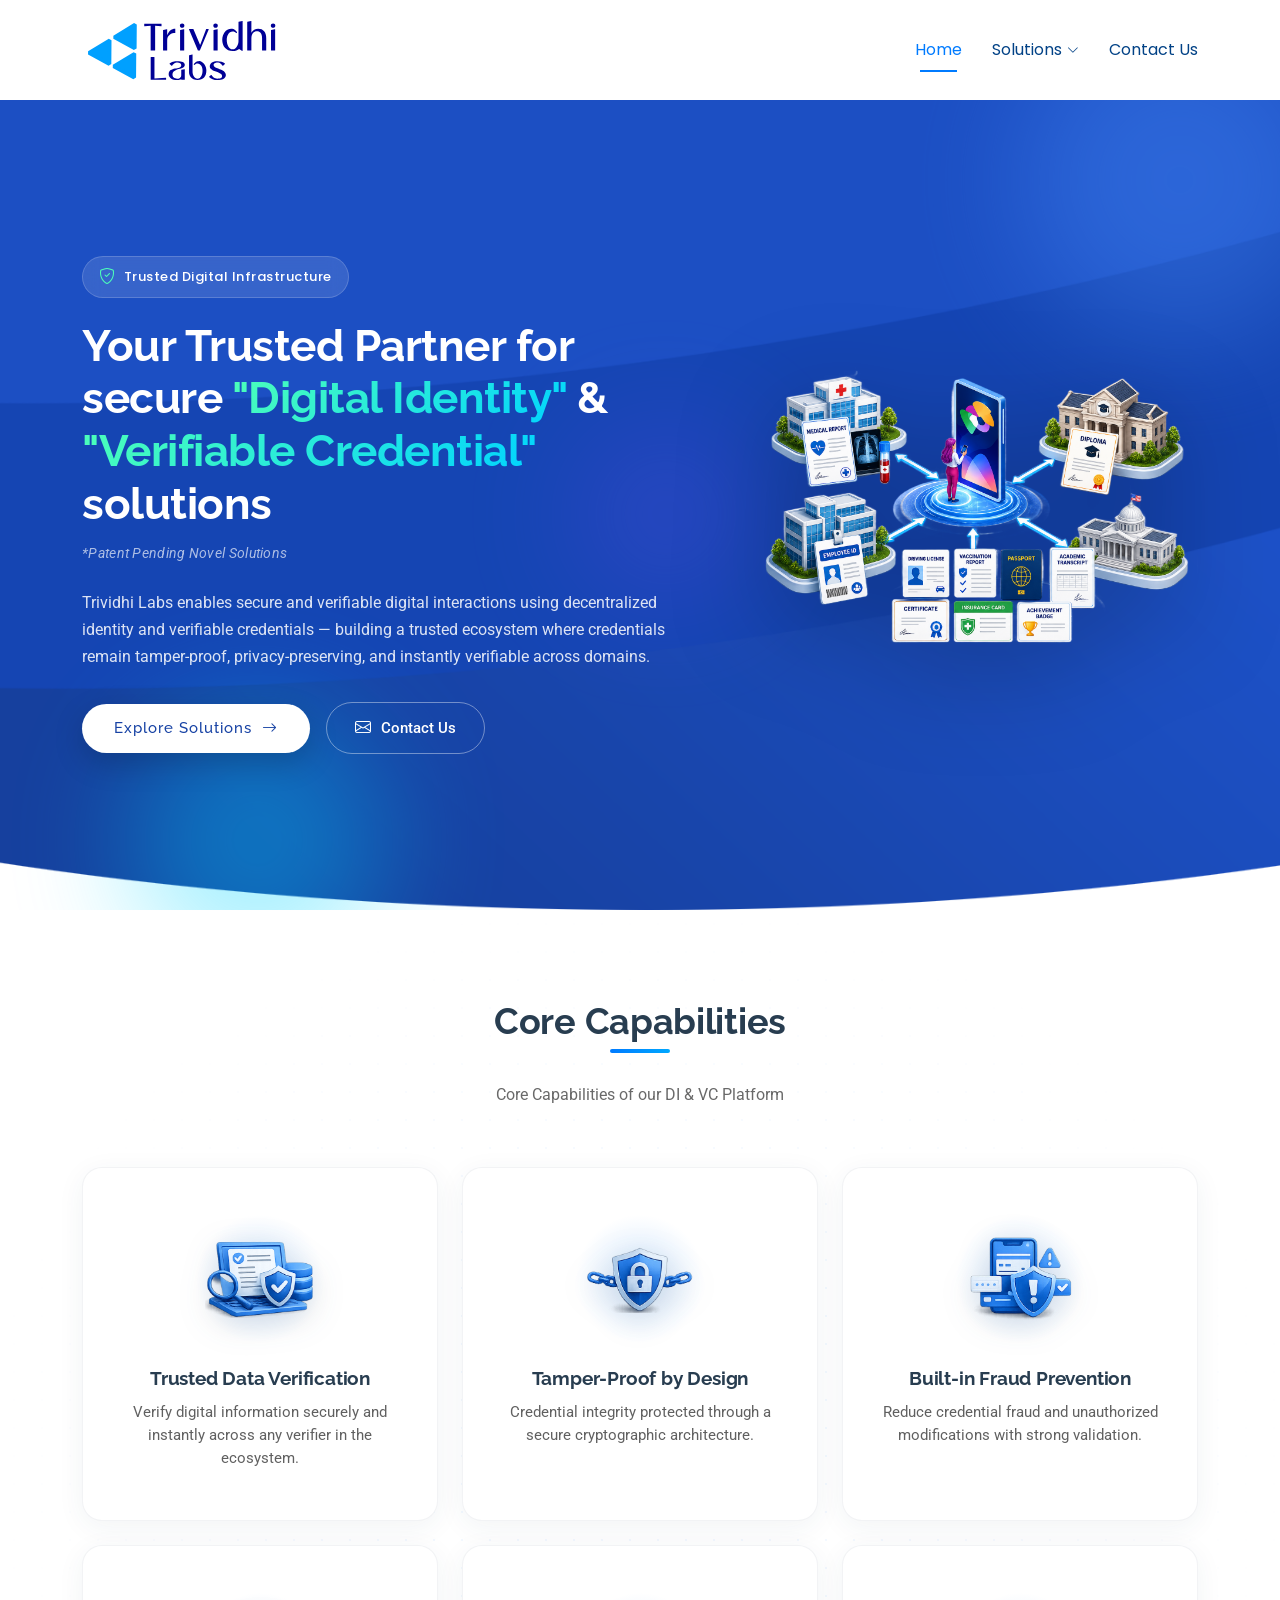
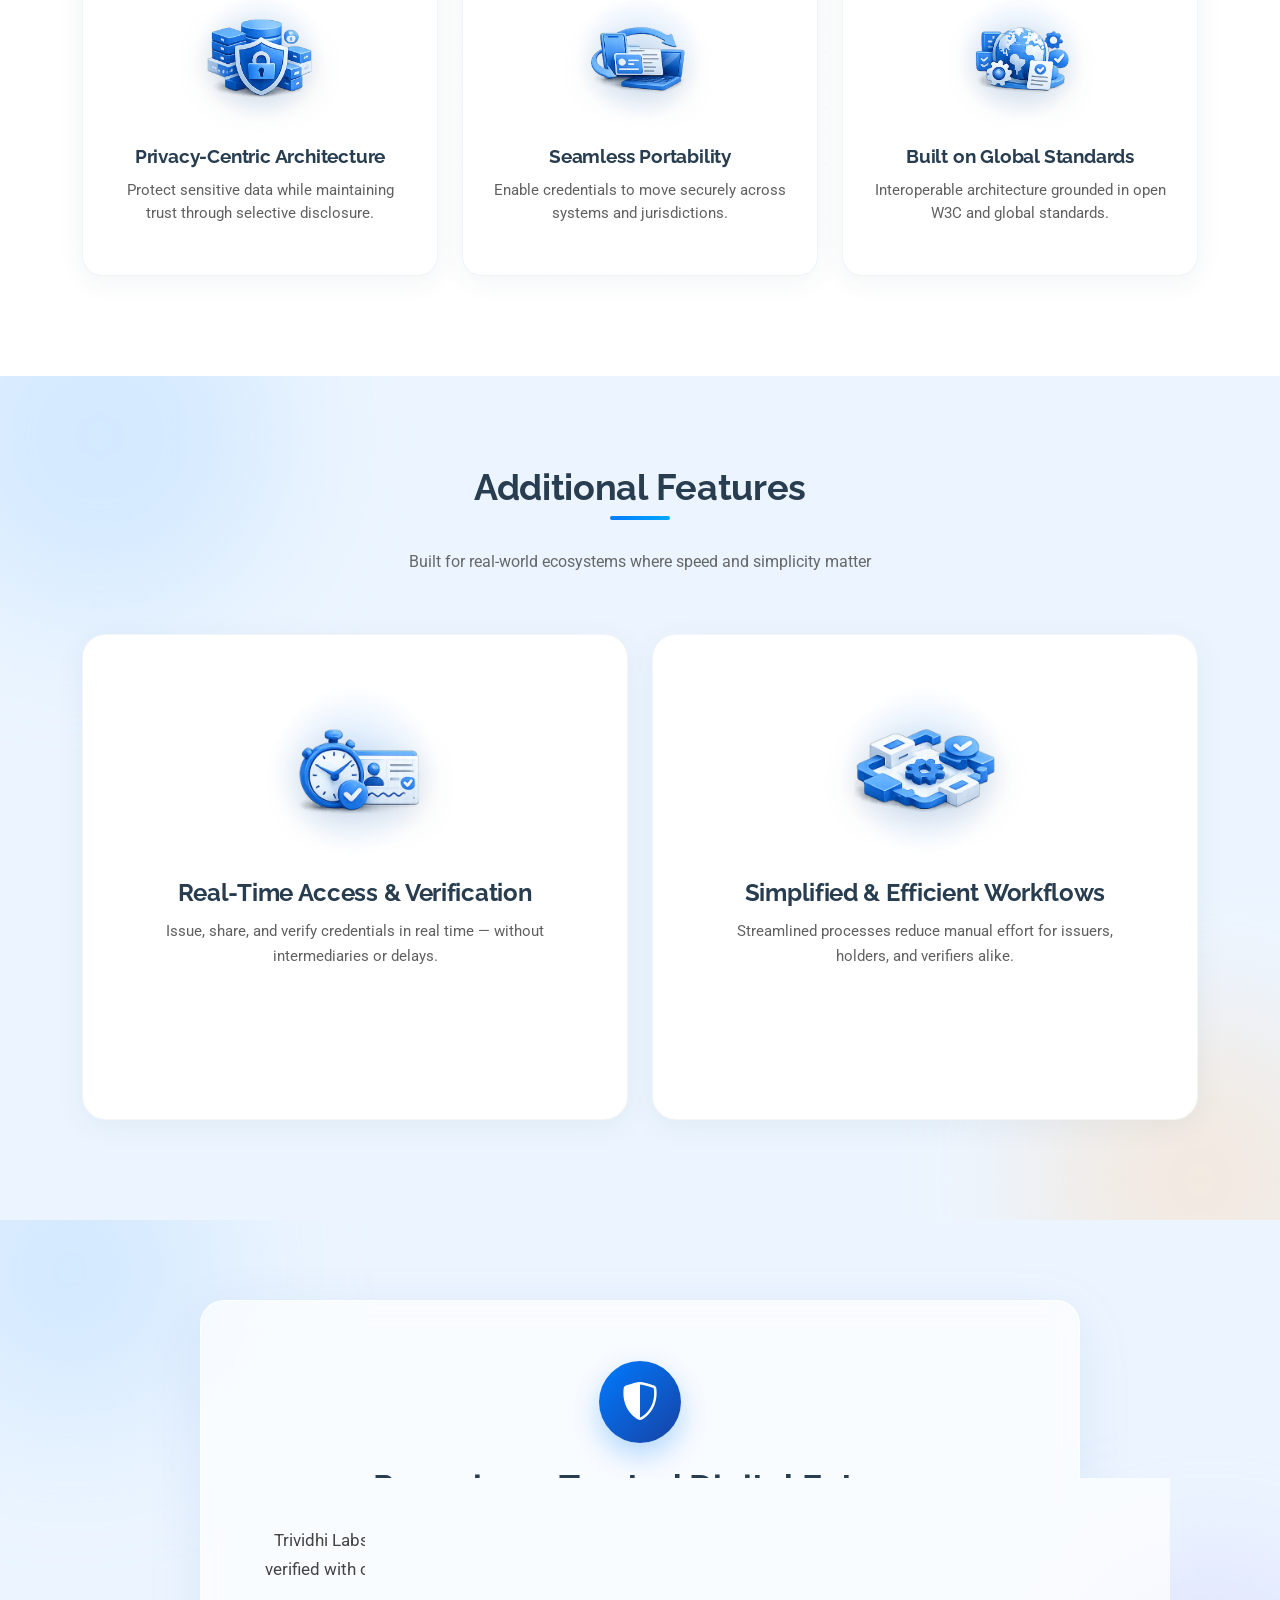
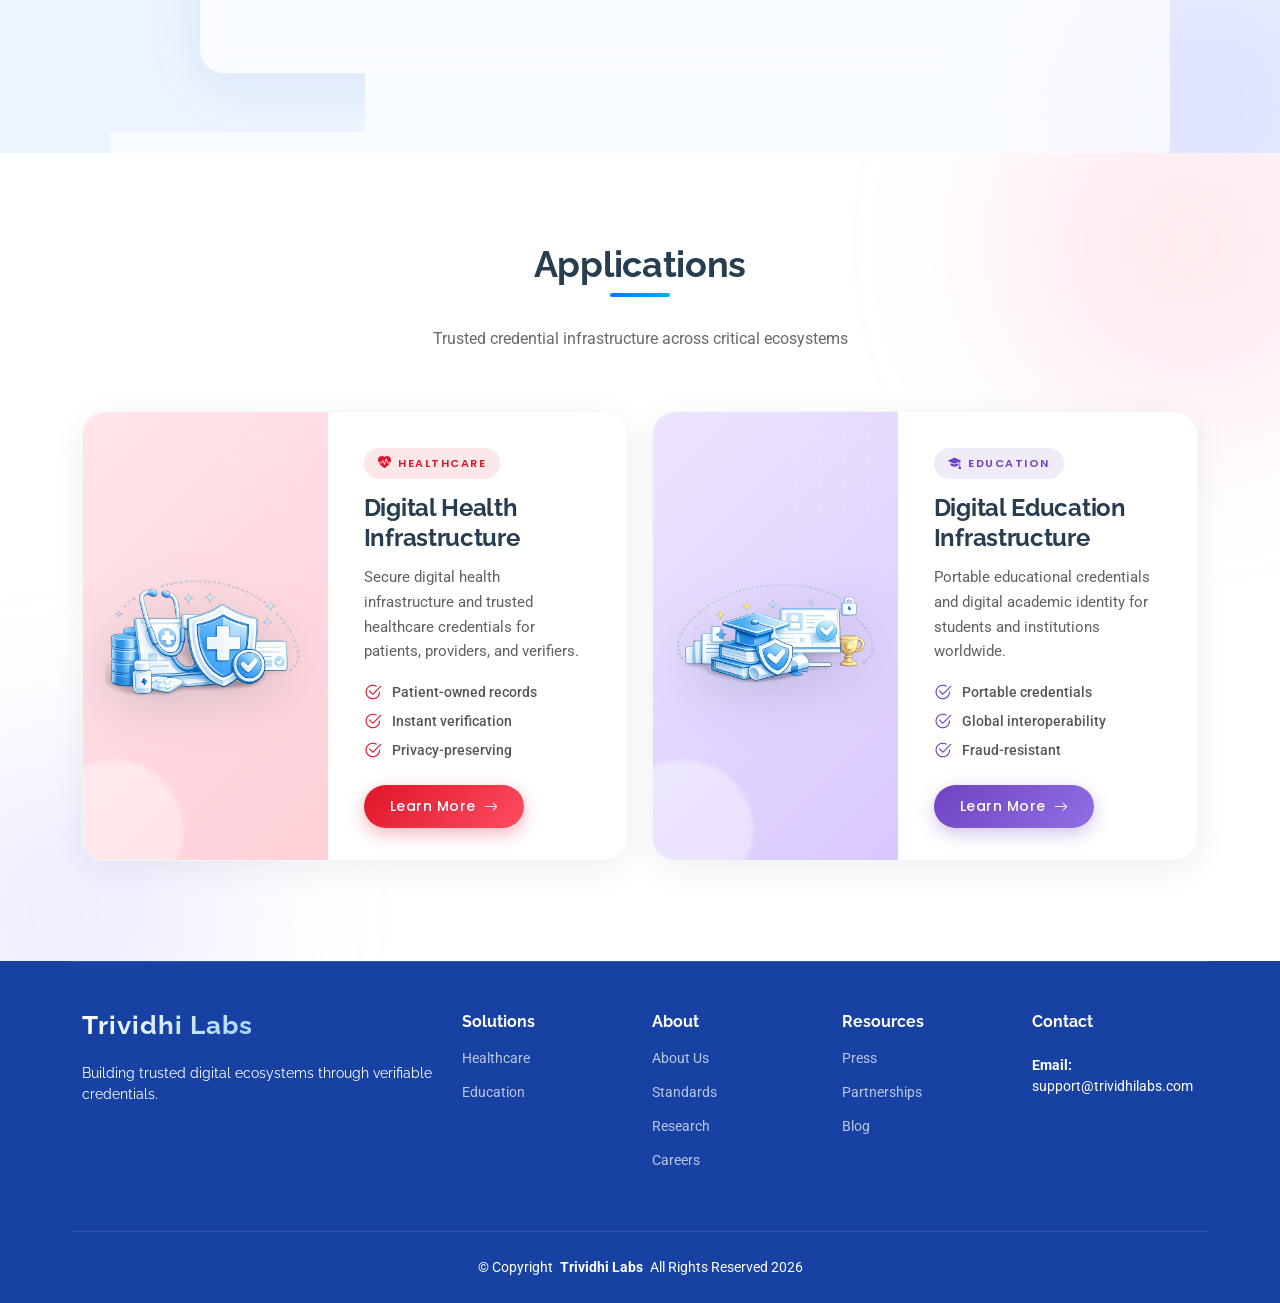
==== commit 33d923b9: "Rename Applications to Solutions; restructure footer with About and Resources sections" ====
--- a/index.html
+++ b/index.html
@@ -38,7 +38,7 @@
         <ul>
           <li><a href="index.html" class="active">Home</a></li>
           <li class="dropdown">
-            <a href="#"><span>Applications</span> <i class="bi bi-chevron-down toggle-dropdown"></i></a>
+            <a href="#"><span>Solutions</span> <i class="bi bi-chevron-down toggle-dropdown"></i></a>
             <ul>
               <li><a href="healthcare.html">Healthcare</a></li>
               <li><a href="education.html">Education</a></li>
@@ -80,7 +80,7 @@
             </p>
             <div class="hero-cta d-flex flex-wrap align-items-center" data-aos="fade-up" data-aos-delay="500">
               <a href="#capabilities" class="btn-get-started">
-                <span>Explore Applications</span>
+                <span>Explore Solutions</span>
                 <i class="bi bi-arrow-right"></i>
               </a>
               <a href="contact.html" class="btn-secondary-cta">
@@ -345,27 +345,50 @@
     <div class="container footer-top">
       <div class="row gy-4">
 
-        <div class="col-lg-5 col-md-6 footer-about" data-aos="fade-up" data-aos-delay="100">
+        <!-- About / Brand Column -->
+        <div class="col-lg-4 col-md-6 footer-about" data-aos="fade-up" data-aos-delay="100">
           <a href="index.html" class="logo d-flex align-items-center">
             <span class="sitename">Trividhi Labs</span>
           </a>
           <p class="mt-3">Building trusted digital ecosystems through verifiable credentials.</p>
         </div>
 
-        <div class="col-lg-3 col-md-3 footer-links" data-aos="fade-up" data-aos-delay="200">
-          <h4>Quick Links</h4>
+        <!-- Solutions -->
+        <div class="col-lg-2 col-md-3 col-6 footer-links" data-aos="fade-up" data-aos-delay="200">
+          <h4>Solutions</h4>
           <ul>
-            <li><a href="index.html">Home</a></li>
             <li><a href="healthcare.html">Healthcare</a></li>
             <li><a href="education.html">Education</a></li>
-            <li><a href="contact.html">Contact</a></li>
           </ul>
         </div>
 
-        <div class="col-lg-4 col-md-3 footer-links" data-aos="fade-up" data-aos-delay="300">
+        <!-- About -->
+        <div class="col-lg-2 col-md-3 col-6 footer-links" data-aos="fade-up" data-aos-delay="300">
+          <h4>About</h4>
+          <ul>
+            <li><a href="#" title="Coming soon">About Us</a></li>
+            <li><a href="#" title="Coming soon">Standards</a></li>
+            <li><a href="#" title="Coming soon">Research</a></li>
+            <li><a href="#" title="Coming soon">Careers</a></li>
+          </ul>
+        </div>
+
+        <!-- Resources -->
+        <div class="col-lg-2 col-md-3 col-6 footer-links" data-aos="fade-up" data-aos-delay="400">
+          <h4>Resources</h4>
+          <ul>
+            <li><a href="#" title="Coming soon">Press</a></li>
+            <li><a href="#" title="Coming soon">Partnerships</a></li>
+            <li><a href="#" title="Coming soon">Blog</a></li>
+          </ul>
+        </div>
+
+        <!-- Contact -->
+        <div class="col-lg-2 col-md-3 col-6 footer-links" data-aos="fade-up" data-aos-delay="500">
           <h4>Contact</h4>
           <div class="footer-contact pt-1">
-            <p><strong>Email:</strong> <span>support@trividhilabs.com</span></p>
+            <p class="mb-0"><strong>Email:</strong></p>
+            <p><span>support@trividhilabs.com</span></p>
           </div>
         </div>
 
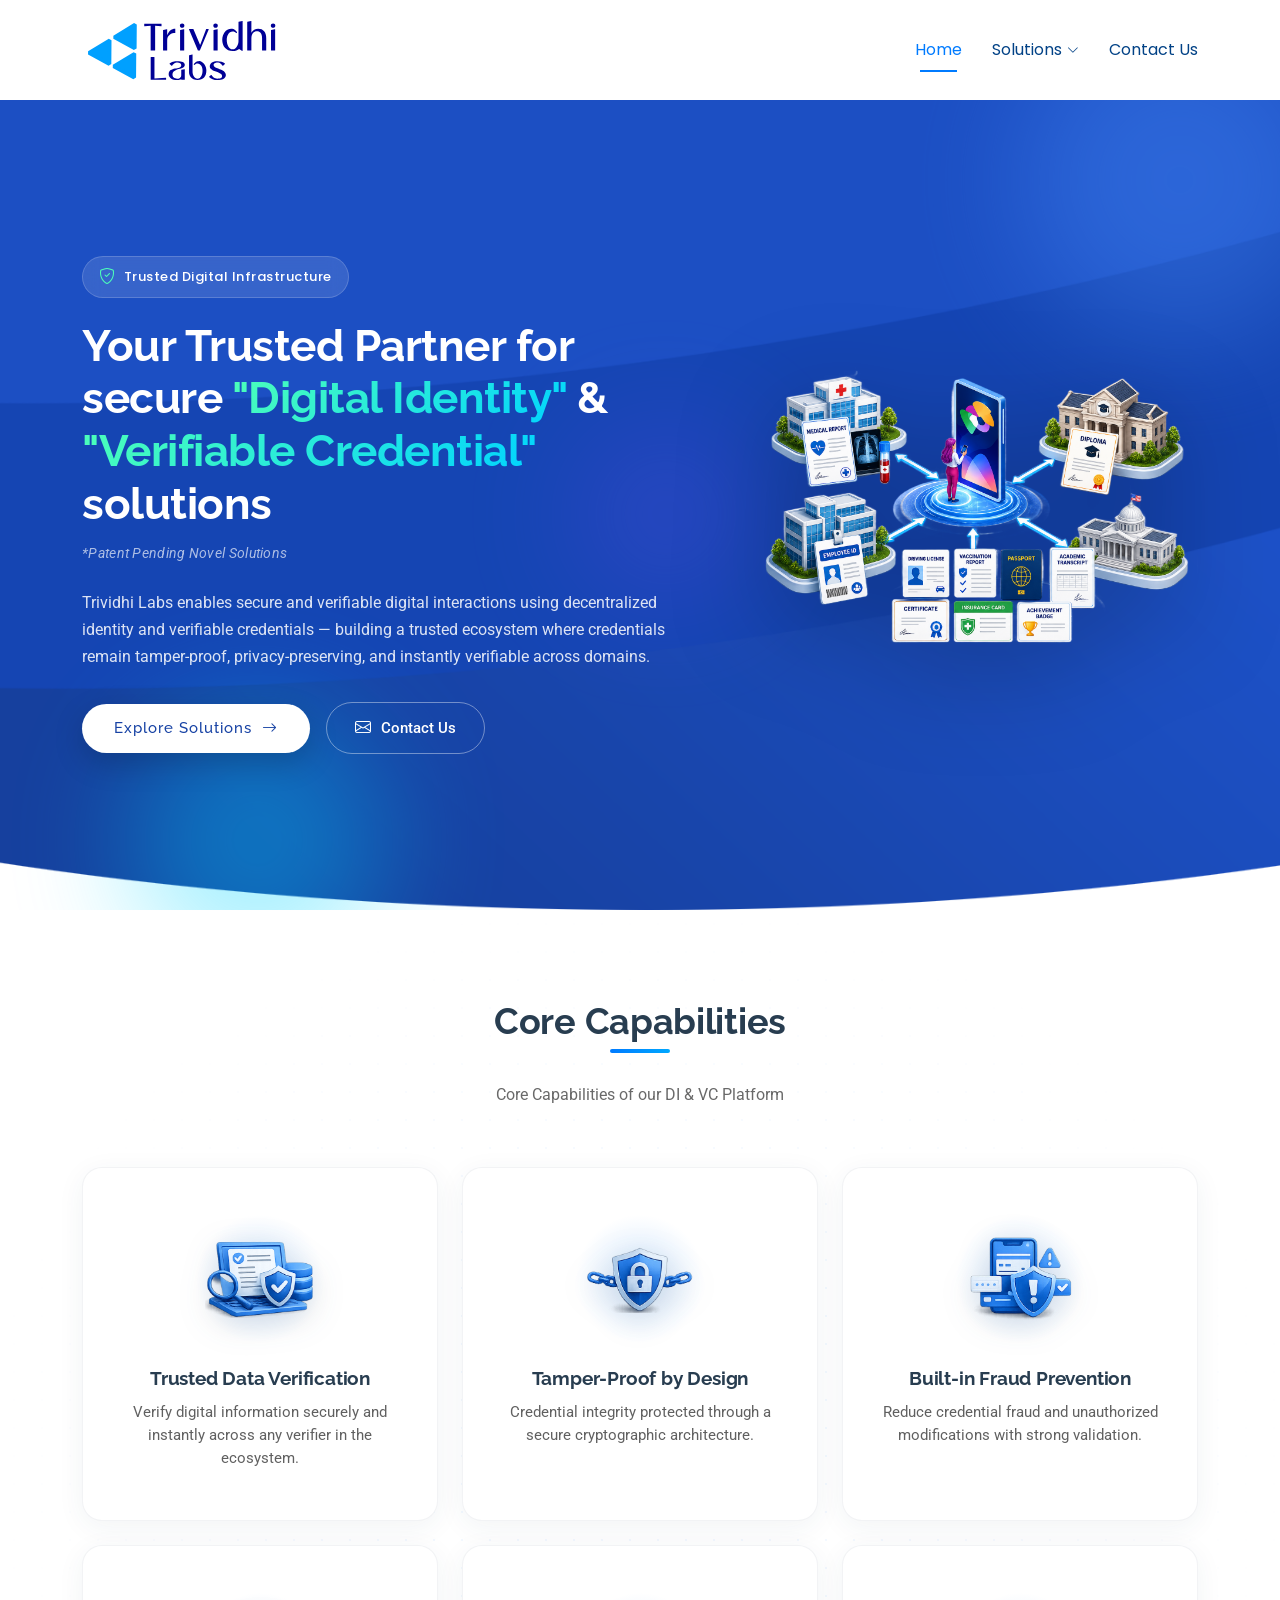
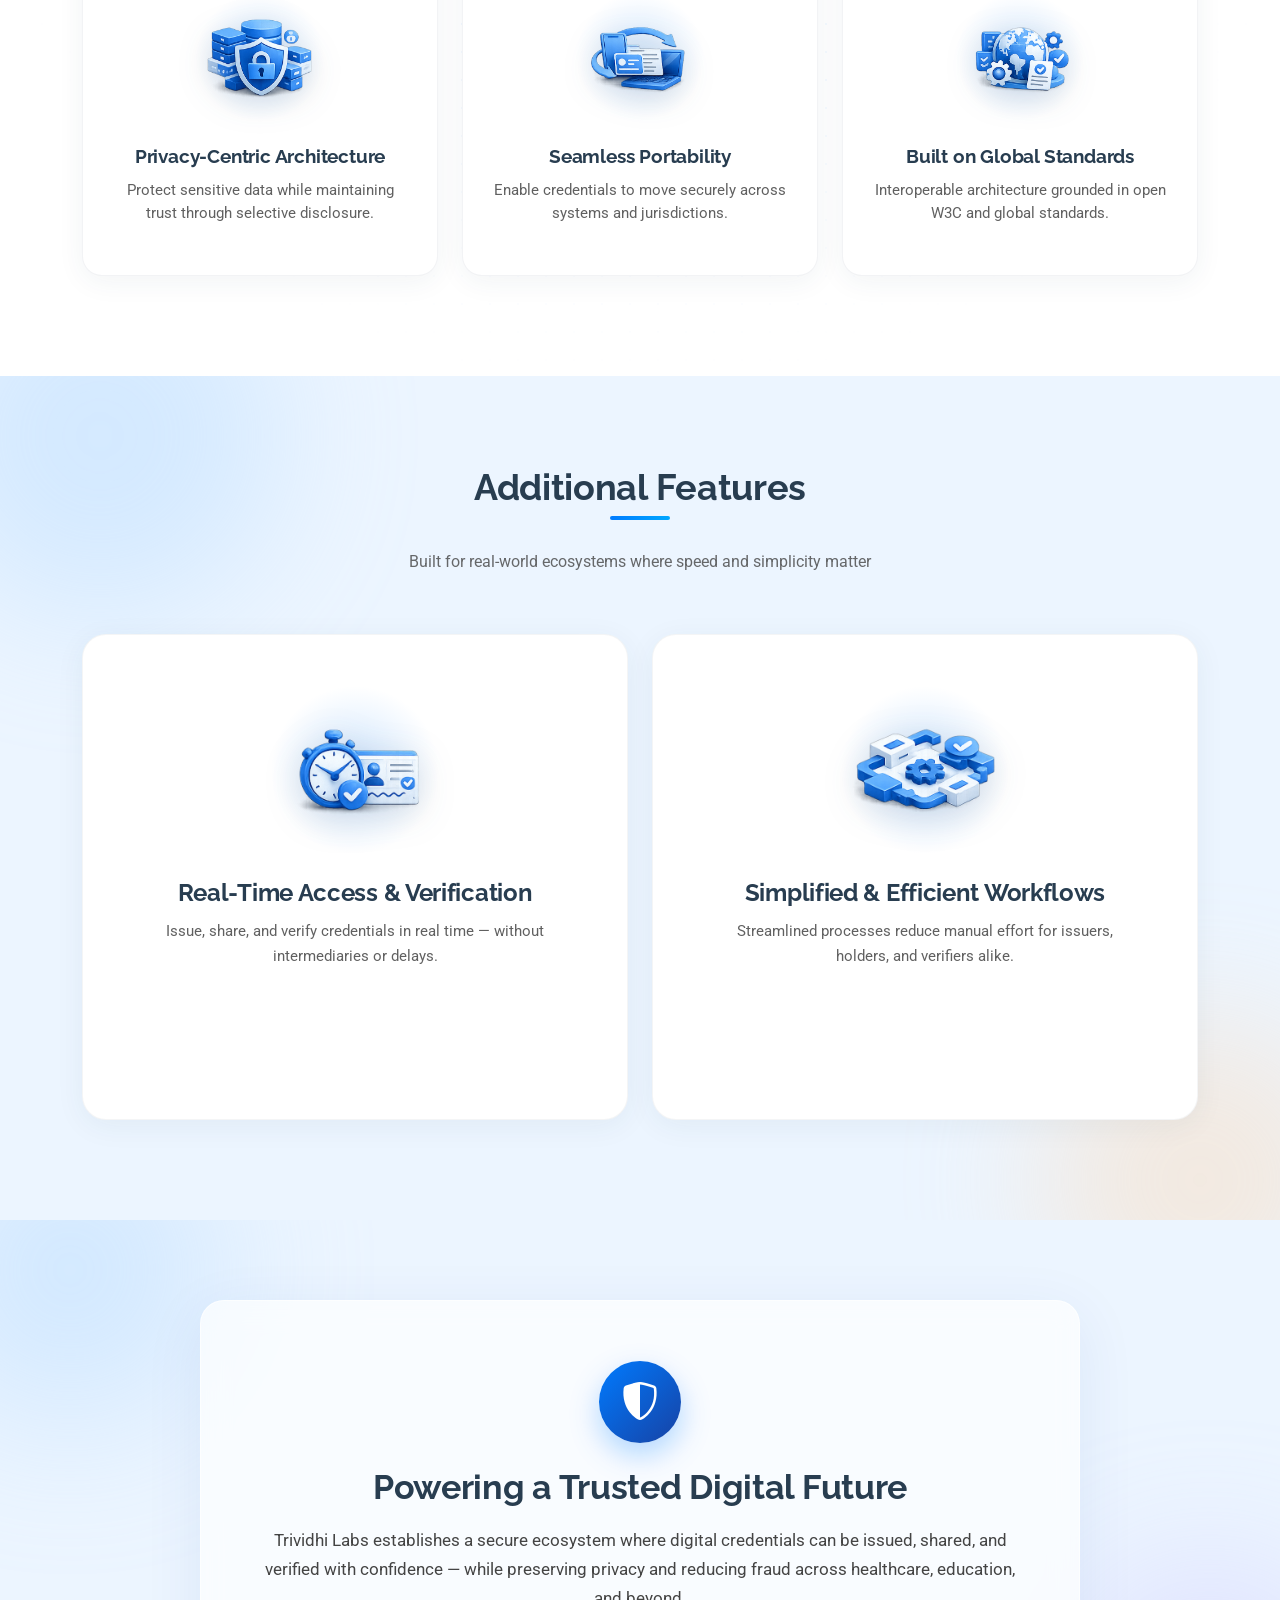
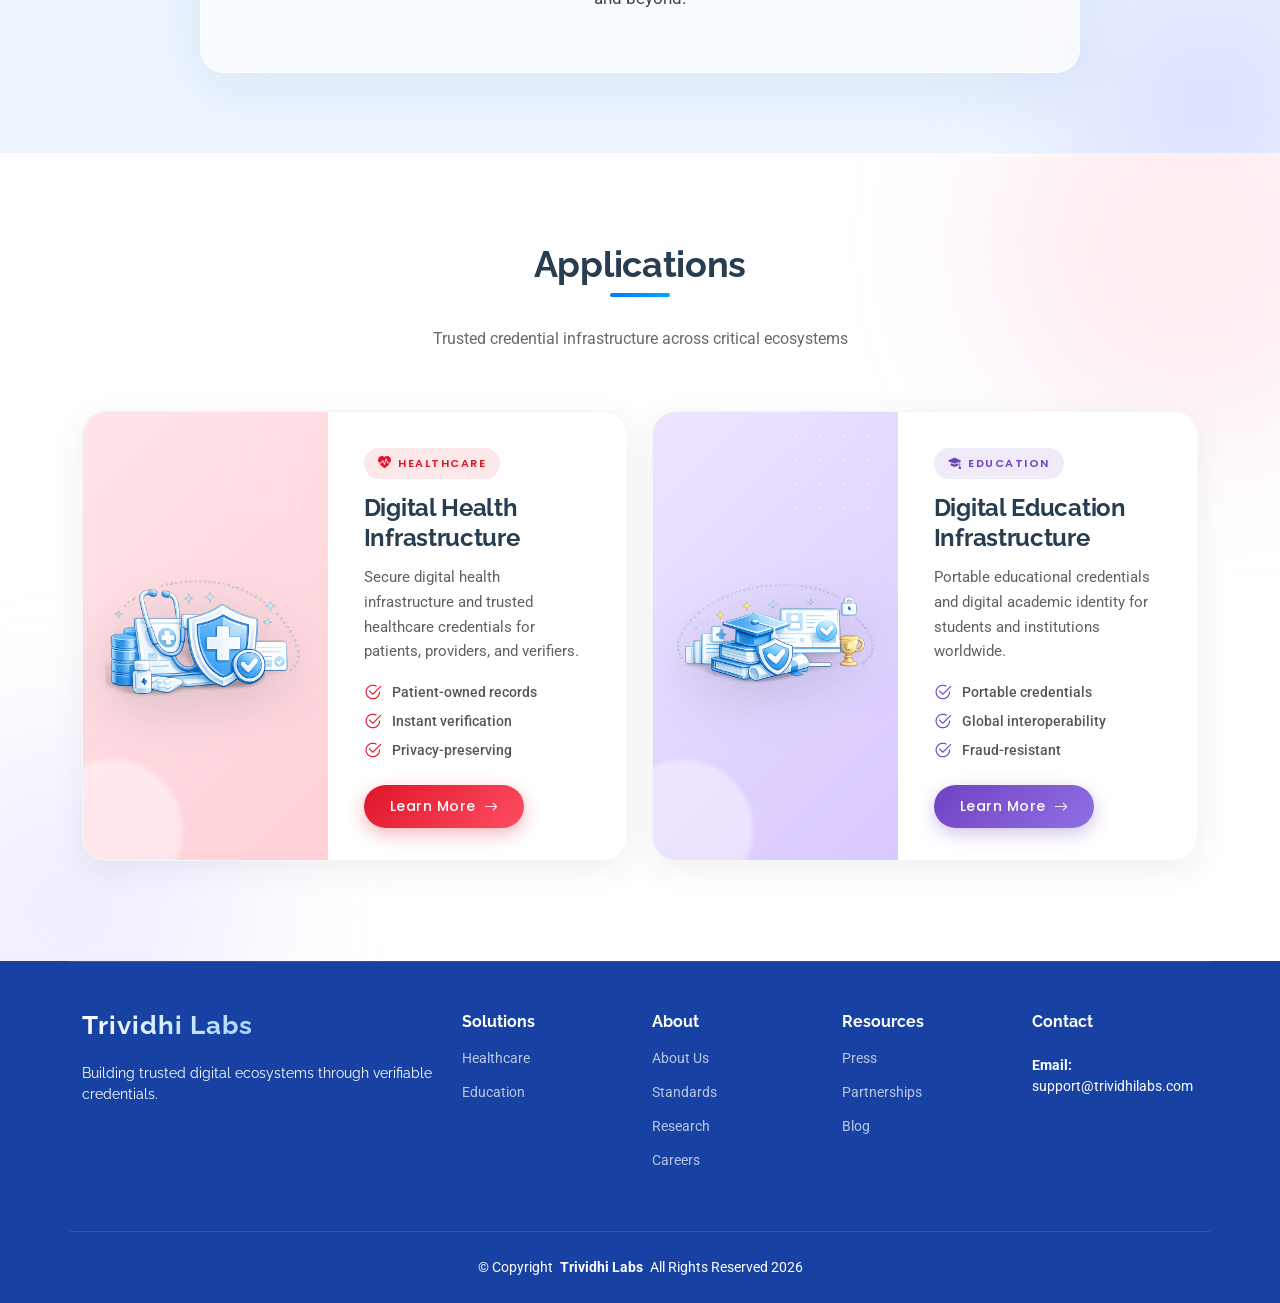
==== commit 4db3c9c2: "Replace template favicon with Trividhi Labs brand favicon (transparent, multi-size)" ====
--- a/index.html
+++ b/index.html
@@ -8,8 +8,13 @@
   <meta name="description" content="Trividhi Labs enables secure and verifiable digital interactions using decentralized identity and verifiable credentials across healthcare and education ecosystems.">
   <meta name="keywords" content="digital identity, verifiable credentials, healthcare credentials, education credentials">
 
-  <link href="assets/img/favicon.png" rel="icon">
-  <link href="assets/img/apple-touch-icon.png" rel="apple-touch-icon">
+  <!-- Favicons -->
+  <link rel="icon" type="image/x-icon" href="assets/img/favicon.ico">
+  <link rel="icon" type="image/svg+xml" href="assets/img/favicon.svg">
+  <link rel="icon" type="image/png" sizes="96x96" href="assets/img/favicon-96x96.png">
+  <link rel="apple-touch-icon" sizes="180x180" href="assets/img/apple-touch-icon.png">
+  <link rel="manifest" href="assets/img/site.webmanifest">
+  <meta name="theme-color" content="#007bff">
 
   <link href="https://fonts.googleapis.com" rel="preconnect">
   <link href="https://fonts.gstatic.com" rel="preconnect" crossorigin>
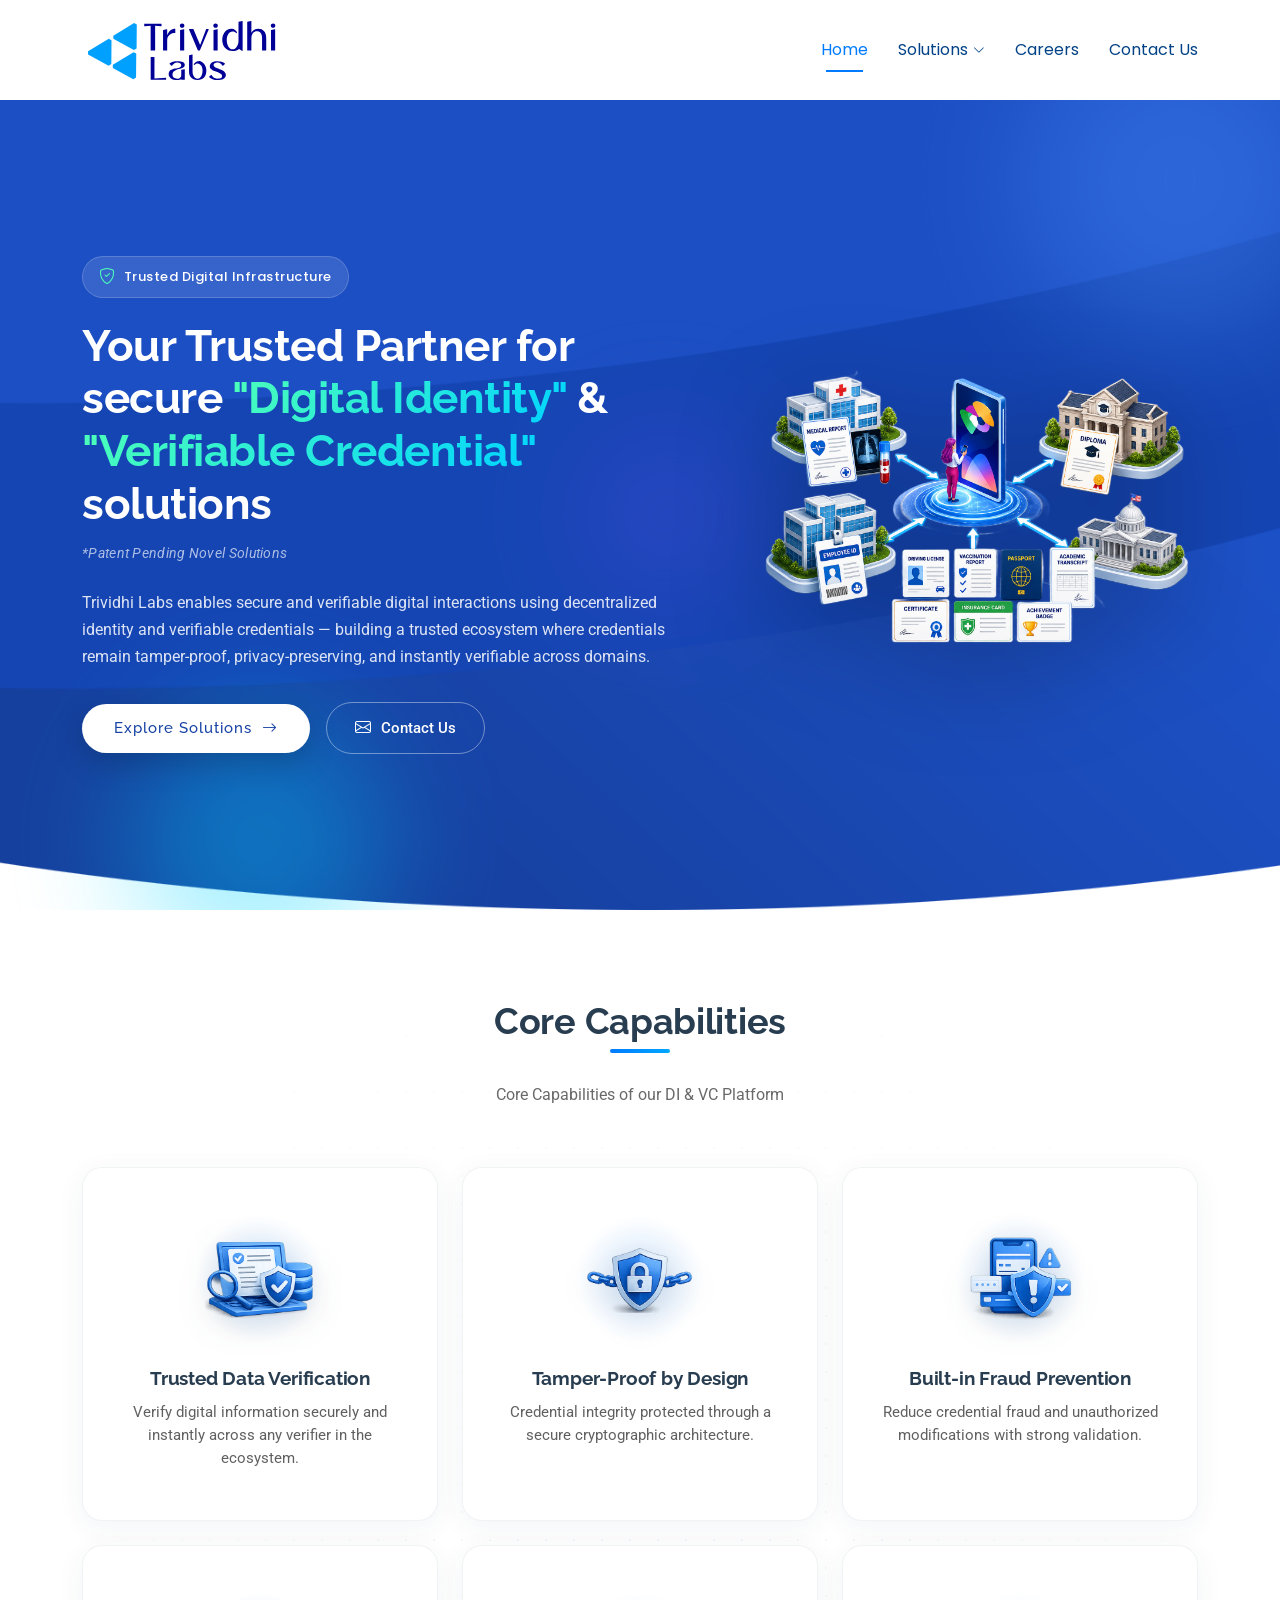
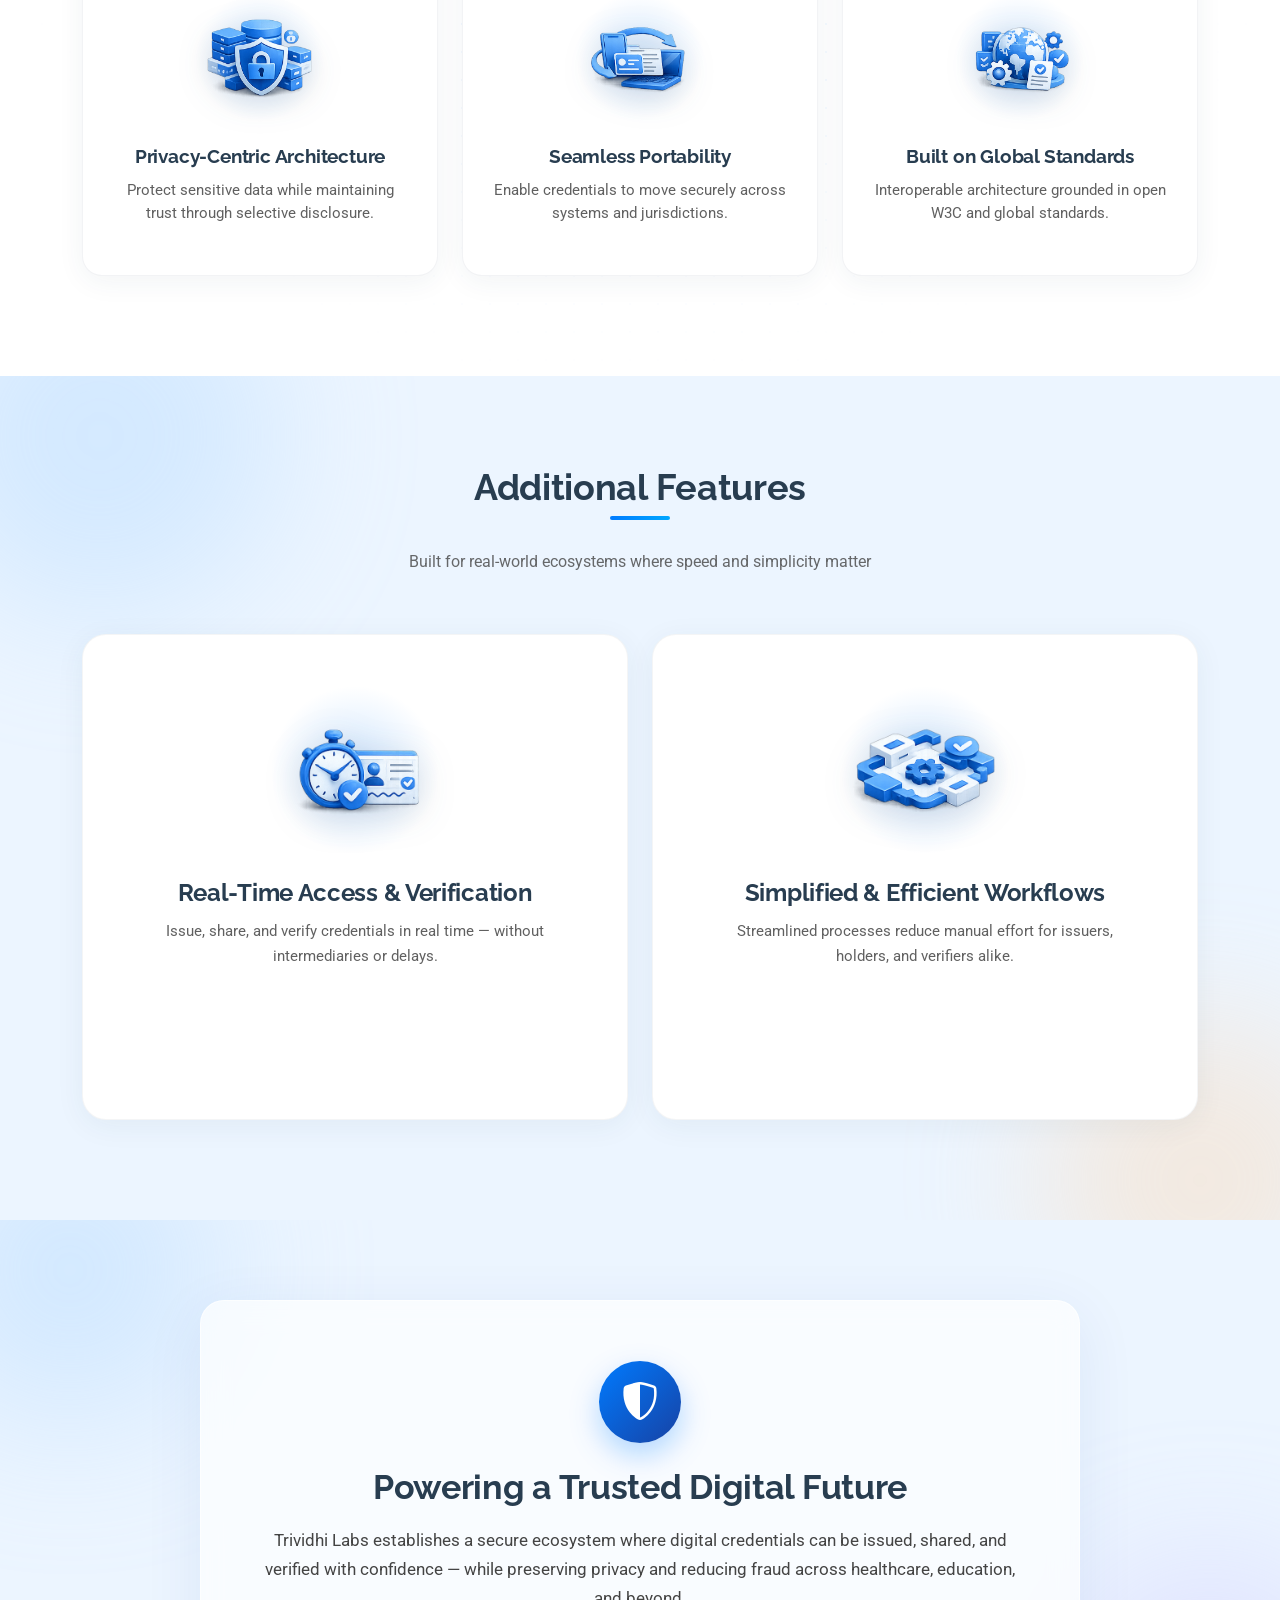
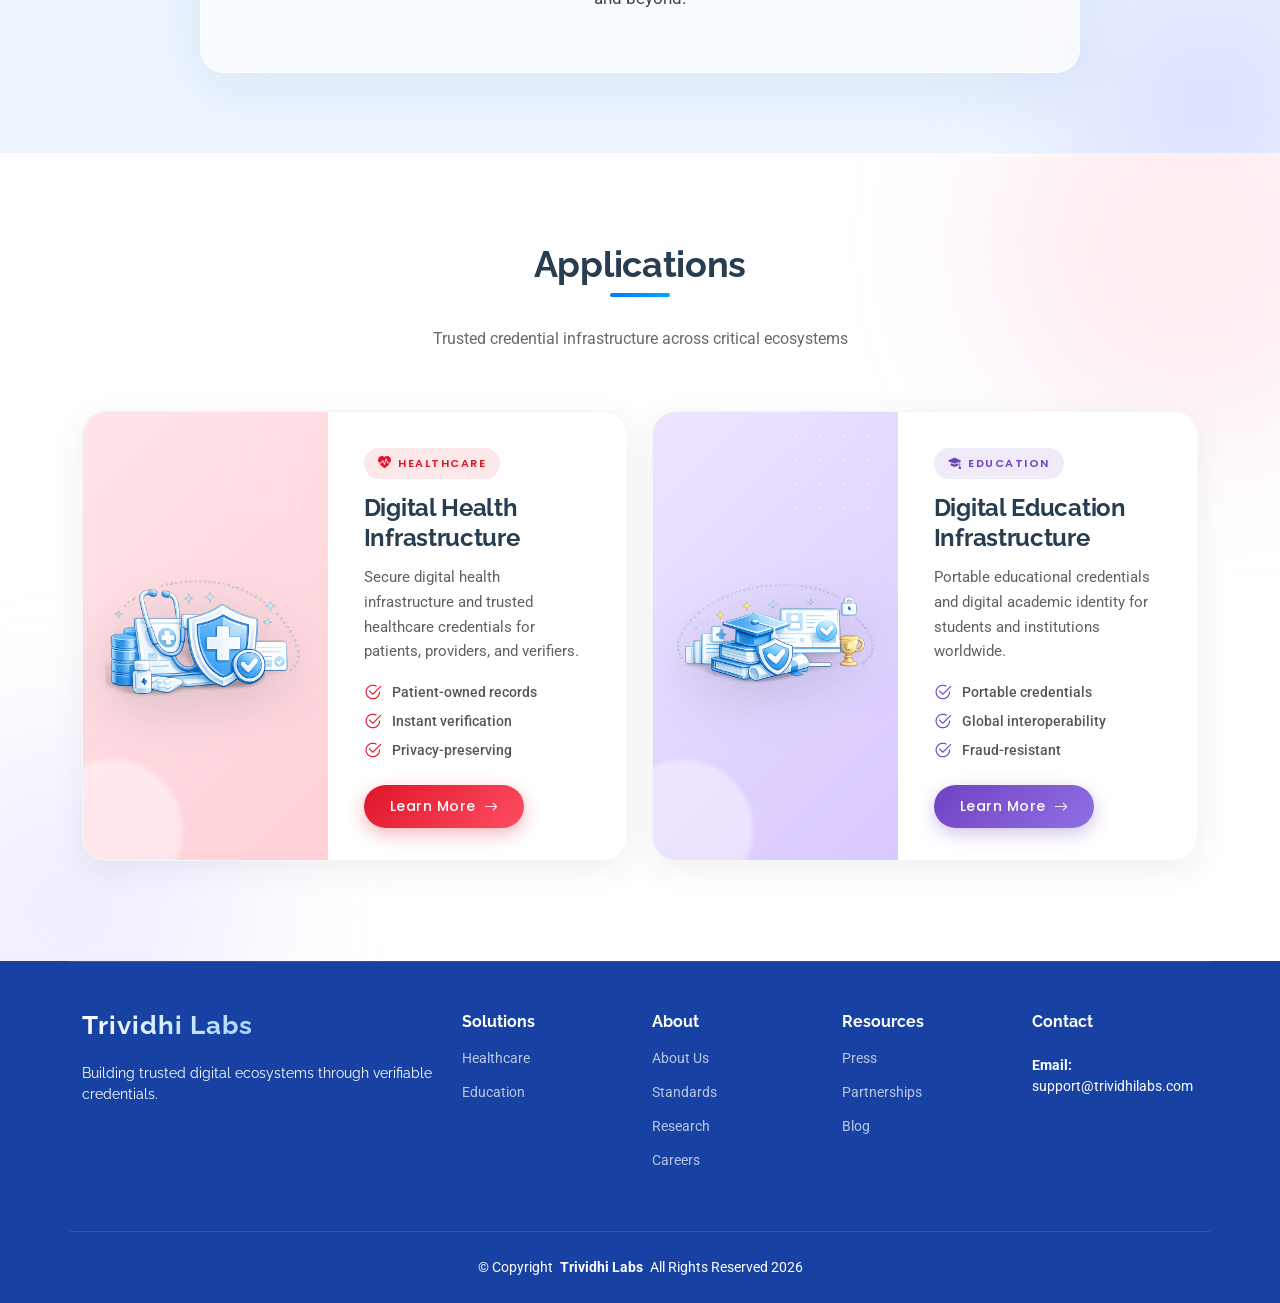
==== commit 94e8361d: "Contact + Careers pages: production-ready forms via Formspree, FAQ, hiring timeline, channels" ====
--- a/index.html
+++ b/index.html
@@ -49,6 +49,7 @@
               <li><a href="education.html">Education</a></li>
             </ul>
           </li>
+          <li><a href="careers.html">Careers</a></li>
           <li><a href="contact.html">Contact Us</a></li>
         </ul>
         <i class="mobile-nav-toggle d-xl-none bi bi-list"></i>
@@ -374,7 +375,7 @@
             <li><a href="#" title="Coming soon">About Us</a></li>
             <li><a href="#" title="Coming soon">Standards</a></li>
             <li><a href="#" title="Coming soon">Research</a></li>
-            <li><a href="#" title="Coming soon">Careers</a></li>
+            <li><a href="careers.html">Careers</a></li>
           </ul>
         </div>
 
--- a/assets/css/main.css
+++ b/assets/css/main.css
@@ -3876,4 +3876,1797 @@
   .applications .application-card h3 {
     font-size: 21px !important;
   }
+}
+
+/*==============================================================
+  HEALTHCARE PAGE — NEXT LEVEL UPGRADES (append to main.css)
+  All styles use existing CSS variables so they auto-adapt to theme.
+  ==============================================================*/
+
+/*--------------------------------------------------------------
+# 0. Section kicker (small label above section H2)
+--------------------------------------------------------------*/
+.section-kicker {
+  display: inline-block;
+  font-family: var(--nav-font);
+  font-size: 0.75rem;
+  font-weight: 600;
+  text-transform: uppercase;
+  letter-spacing: 2px;
+  color: var(--accent-color);
+  background: color-mix(in srgb, var(--accent-color), transparent 88%);
+  padding: 0.4rem 1rem;
+  border-radius: 999px;
+  margin-bottom: 1rem;
+}
+
+.dark-background .section-kicker {
+  color: #7eb8ff;
+  background: rgba(126, 184, 255, 0.15);
+}
+
+/*--------------------------------------------------------------
+# 1. HERO — animated mesh, accent word, tagline pills, stats, scroll cue
+--------------------------------------------------------------*/
+.hero-enhanced {
+  position: relative;
+  min-height: 88vh;
+  display: flex;
+  align-items: center;
+  overflow: hidden;
+  padding: 6rem 0 4rem;
+}
+
+/* Animated gradient mesh */
+.hero-mesh {
+  position: absolute;
+  inset: 0;
+  background:
+    radial-gradient(ellipse 60% 50% at 20% 30%, rgba(0, 123, 255, 0.45) 0%, transparent 60%),
+    radial-gradient(ellipse 70% 60% at 80% 70%, rgba(32, 201, 151, 0.30) 0%, transparent 60%),
+    radial-gradient(ellipse 50% 50% at 50% 50%, rgba(13, 202, 240, 0.20) 0%, transparent 70%);
+  animation: heroMeshMove 18s ease-in-out infinite alternate;
+  pointer-events: none;
+  z-index: 0;
+}
+
+@keyframes heroMeshMove {
+  0%   { transform: translate(0, 0) scale(1); }
+  50%  { transform: translate(-3%, 2%) scale(1.05); }
+  100% { transform: translate(2%, -2%) scale(1); }
+}
+
+/* Floating decorative shapes */
+.hero-enhanced .hero-bg-shapes .shape {
+  position: absolute;
+  border-radius: 50%;
+  filter: blur(40px);
+  opacity: 0.6;
+  animation: float 8s ease-in-out infinite;
+}
+
+.hero-enhanced .hero-bg-shapes .shape-1 {
+  width: 280px; height: 280px;
+  top: 10%; left: -5%;
+  background: rgba(0, 123, 255, 0.4);
+  animation-delay: 0s;
+}
+
+.hero-enhanced .hero-bg-shapes .shape-2 {
+  width: 220px; height: 220px;
+  bottom: 15%; right: -3%;
+  background: rgba(32, 201, 151, 0.35);
+  animation-delay: 2s;
+}
+
+.hero-enhanced .hero-bg-shapes .shape-3 {
+  width: 180px; height: 180px;
+  top: 40%; right: 25%;
+  background: rgba(13, 202, 240, 0.3);
+  animation-delay: 4s;
+}
+
+@keyframes float {
+  0%, 100% { transform: translateY(0px); }
+  50%      { transform: translateY(-30px); }
+}
+
+/* Accent word in H1 */
+.hero-accent {
+  background: linear-gradient(120deg, #7eb8ff 0%, #20c997 50%, #7eb8ff 100%);
+  background-size: 200% auto;
+  -webkit-background-clip: text;
+  background-clip: text;
+  -webkit-text-fill-color: transparent;
+  animation: shimmer 4s linear infinite;
+}
+
+@keyframes shimmer {
+  0%   { background-position: 0% 50%; }
+  100% { background-position: 200% 50%; }
+}
+
+/* Tagline pills */
+.page-hero .hero-tagline {
+  display: flex;
+  flex-wrap: wrap;
+  justify-content: center;
+  gap: 0.75rem;
+  font-family: var(--heading-font);
+  font-size: 1rem;
+  font-weight: 500;
+  margin: 1.25rem 0 1.5rem;
+}
+
+.tag-word {
+  display: inline-block;
+  padding: 0.4rem 1rem;
+  background: rgba(255, 255, 255, 0.1);
+  border: 1px solid rgba(255, 255, 255, 0.2);
+  border-radius: 999px;
+  backdrop-filter: blur(8px);
+  -webkit-backdrop-filter: blur(8px);
+  color: #ffffff;
+  letter-spacing: 0.5px;
+  transition: all 0.3s ease;
+}
+
+.tag-word:hover {
+  background: rgba(255, 255, 255, 0.18);
+  transform: translateY(-2px);
+}
+
+@media (min-width: 768px) {
+  .page-hero .hero-tagline { font-size: 1.15rem; }
+}
+
+/* Hero stats row */
+.hero-stats {
+  display: flex;
+  flex-wrap: wrap;
+  justify-content: center;
+  align-items: center;
+  gap: 1.5rem;
+  margin-top: 2.5rem;
+  padding-top: 2rem;
+  border-top: 1px solid rgba(255, 255, 255, 0.15);
+}
+
+.hero-stat { display: flex; flex-direction: column; align-items: center; min-width: 110px; }
+
+.hero-stat-num {
+  font-family: var(--heading-font);
+  font-size: 2rem;
+  font-weight: 700;
+  color: #ffffff;
+  line-height: 1;
+}
+
+.hero-stat-label {
+  font-family: var(--nav-font);
+  font-size: 0.78rem;
+  text-transform: uppercase;
+  letter-spacing: 1.2px;
+  color: rgba(255, 255, 255, 0.75);
+  margin-top: 0.5rem;
+}
+
+.hero-stat-divider {
+  width: 1px; height: 36px;
+  background: rgba(255, 255, 255, 0.2);
+}
+
+@media (max-width: 575.98px) {
+  .hero-stat-divider { display: none; }
+  .hero-stat-num { font-size: 1.6rem; }
+}
+
+/* Scroll cue (animated mouse-wheel indicator) */
+.hero-scroll-cue {
+  margin-top: 2.5rem;
+  width: 26px;
+  height: 42px;
+  border: 2px solid rgba(255, 255, 255, 0.4);
+  border-radius: 14px;
+  position: relative;
+  margin-left: auto;
+  margin-right: auto;
+}
+
+.hero-scroll-cue span {
+  position: absolute;
+  top: 8px;
+  left: 50%;
+  transform: translateX(-50%);
+  width: 4px;
+  height: 8px;
+  background: rgba(255, 255, 255, 0.8);
+  border-radius: 2px;
+  animation: scrollCue 1.8s ease-in-out infinite;
+}
+
+@keyframes scrollCue {
+  0%   { transform: translate(-50%, 0);   opacity: 1; }
+  50%  { transform: translate(-50%, 14px); opacity: 0; }
+  100% { transform: translate(-50%, 0);   opacity: 0; }
+}
+
+/*--------------------------------------------------------------
+# 2. NEED FOR DIGITIZATION — feature rows with decorated images
+--------------------------------------------------------------*/
+.section-bridge { padding-top: 6rem; padding-bottom: 4rem; }
+
+.feature-row {
+  padding: 4rem 0;
+  position: relative;
+}
+
+.feature-row + .feature-row::before {
+  content: "";
+  position: absolute;
+  top: 0;
+  left: 50%;
+  transform: translateX(-50%);
+  width: 2px;
+  height: 40px;
+  background: linear-gradient(to bottom, transparent, color-mix(in srgb, var(--accent-color), transparent 70%), transparent);
+}
+
+/* Decorated image frame */
+.feature-image-decorated {
+  position: relative;
+  border-radius: 20px;
+  background: var(--surface-color);
+  box-shadow: 0 20px 50px rgba(20, 40, 100, 0.10);
+  aspect-ratio: 4 / 3;
+  display: flex;
+  align-items: center;
+  justify-content: center;
+  padding: 1.5rem;
+  overflow: visible;
+  transition: transform 0.4s ease, box-shadow 0.4s ease;
+}
+
+.feature-image-decorated img {
+  width: 100%; height: 100%;
+  object-fit: contain;
+  position: relative;
+  z-index: 2;
+  transition: transform 0.5s ease;
+}
+
+.feature-image-decorated:hover {
+  transform: translateY(-6px);
+  box-shadow: 0 30px 60px rgba(20, 40, 100, 0.15);
+}
+
+.feature-image-decorated:hover img {
+  transform: scale(1.04);
+}
+
+/* Decorative shape BEHIND image */
+.feature-image-decorated::before {
+  content: "";
+  position: absolute;
+  z-index: 1;
+  opacity: 0.5;
+  transition: all 0.6s ease;
+  animation: floatShape 7s ease-in-out infinite;
+}
+
+.feature-image-decorated[data-shape="circle"]::before {
+  width: 70%; height: 70%;
+  border-radius: 50%;
+  top: -10%; right: -10%;
+}
+
+.feature-image-decorated[data-shape="blob"]::before {
+  width: 75%; height: 75%;
+  border-radius: 63% 37% 54% 46% / 55% 48% 52% 45%;
+  bottom: -15%; left: -10%;
+  animation: blobMorph 10s ease-in-out infinite;
+}
+
+.feature-image-decorated[data-shape="hex"]::before {
+  width: 65%; height: 65%;
+  clip-path: polygon(25% 5%, 75% 5%, 100% 50%, 75% 95%, 25% 95%, 0% 50%);
+  top: -8%; right: -8%;
+}
+
+/* Tints */
+.feature-image-decorated[data-tint="red"]::before    { background: rgba(223, 21, 41, 0.10); }
+.feature-image-decorated[data-tint="amber"]::before  { background: rgba(255, 193, 7, 0.12); }
+.feature-image-decorated[data-tint="purple"]::before { background: rgba(111, 66, 193, 0.10); }
+.feature-image-decorated[data-tint="teal"]::before   { background: rgba(32, 201, 151, 0.12); }
+.feature-image-decorated[data-tint="blue"]::before   { background: rgba(0, 123, 255, 0.12); }
+
+@keyframes floatShape {
+  0%, 100% { transform: translateY(0) rotate(0deg); }
+  50%      { transform: translateY(-15px) rotate(8deg); }
+}
+
+@keyframes blobMorph {
+  0%, 100% { border-radius: 63% 37% 54% 46% / 55% 48% 52% 45%; }
+  50%      { border-radius: 45% 55% 40% 60% / 60% 40% 60% 40%; }
+}
+
+/* Chip label on image */
+.feature-image-chip {
+  position: absolute;
+  top: 1rem; left: 1rem;
+  z-index: 3;
+  background: var(--accent-color);
+  color: #fff;
+  font-family: var(--nav-font);
+  font-size: 0.72rem;
+  font-weight: 600;
+  letter-spacing: 1px;
+  text-transform: uppercase;
+  padding: 0.4rem 0.85rem;
+  border-radius: 999px;
+  box-shadow: 0 6px 18px rgba(0, 123, 255, 0.35);
+}
+
+.feature-image-chip span {
+  margin-right: 4px;
+  opacity: 0.85;
+}
+
+/* Larger version for Seamless Sharing hero image */
+.feature-image-lg { aspect-ratio: 5 / 4; }
+
+/* Feature text */
+.feature-eyebrow {
+  display: inline-flex;
+  align-items: center;
+  gap: 0.4rem;
+  font-family: var(--nav-font);
+  font-size: 0.75rem;
+  font-weight: 600;
+  text-transform: uppercase;
+  letter-spacing: 1.5px;
+  color: var(--accent-color);
+  background: color-mix(in srgb, var(--accent-color), transparent 90%);
+  padding: 0.4rem 0.9rem;
+  border-radius: 999px;
+  margin-bottom: 1.25rem;
+}
+
+.feature-text h3 {
+  font-weight: 700;
+  font-size: 1.85rem;
+  margin-bottom: 1rem;
+  line-height: 1.25;
+}
+
+.feature-text p {
+  font-size: 1rem;
+  line-height: 1.75;
+  margin-bottom: 1rem;
+  color: color-mix(in srgb, var(--default-color), transparent 10%);
+}
+
+/* "The shift" callout under each feature */
+.feature-impact {
+  display: flex;
+  align-items: flex-start;
+  gap: 0.85rem;
+  margin-top: 1.5rem;
+  padding: 1rem 1.25rem;
+  background: color-mix(in srgb, var(--accent-color), transparent 93%);
+  border-left: 3px solid var(--accent-color);
+  border-radius: 0 12px 12px 0;
+  transition: transform 0.3s ease;
+}
+
+.feature-impact:hover { transform: translateX(4px); }
+
+.feature-impact i {
+  color: var(--accent-color);
+  font-size: 1.25rem;
+  margin-top: 2px;
+  flex-shrink: 0;
+}
+
+.feature-impact span {
+  font-size: 0.92rem;
+  line-height: 1.55;
+  color: var(--heading-color);
+}
+
+/* Feature checklist (used in Seamless Sharing) */
+.feature-list {
+  list-style: none;
+  padding: 0;
+  margin: 1.5rem 0 0;
+}
+
+.feature-list li {
+  display: flex;
+  align-items: flex-start;
+  gap: 0.85rem;
+  margin-bottom: 0.85rem;
+  padding: 0.6rem 0.85rem;
+  border-radius: 10px;
+  transition: all 0.3s ease;
+}
+
+.feature-list li:hover {
+  background: rgba(255, 255, 255, 0.6);
+  transform: translateX(6px);
+}
+
+.feature-list li i {
+  color: var(--accent-color);
+  font-size: 1.15rem;
+  flex-shrink: 0;
+  margin-top: 2px;
+}
+
+/*--------------------------------------------------------------
+# 3. STATS STRIP — dark band with animated counters
+--------------------------------------------------------------*/
+.stats-strip {
+  position: relative;
+  padding: 4rem 0;
+  overflow: hidden;
+}
+
+.stats-strip-mesh {
+  position: absolute;
+  inset: 0;
+  background:
+    radial-gradient(ellipse 50% 80% at 30% 50%, rgba(0, 123, 255, 0.35) 0%, transparent 70%),
+    radial-gradient(ellipse 60% 80% at 75% 50%, rgba(32, 201, 151, 0.25) 0%, transparent 70%);
+  animation: heroMeshMove 22s ease-in-out infinite alternate;
+  pointer-events: none;
+}
+
+.stats-strip .container { position: relative; z-index: 1; }
+
+.stat-block {
+  padding: 1rem 0.5rem;
+  transition: transform 0.3s ease;
+}
+
+.stat-block:hover { transform: translateY(-6px); }
+
+.stat-icon {
+  display: inline-flex;
+  align-items: center;
+  justify-content: center;
+  width: 56px; height: 56px;
+  background: rgba(255, 255, 255, 0.12);
+  border: 1px solid rgba(255, 255, 255, 0.2);
+  border-radius: 14px;
+  color: #fff;
+  font-size: 1.4rem;
+  margin-bottom: 1rem;
+  backdrop-filter: blur(6px);
+  -webkit-backdrop-filter: blur(6px);
+}
+
+.stat-num {
+  font-family: var(--heading-font);
+  font-size: 2.5rem;
+  font-weight: 700;
+  color: #ffffff;
+  line-height: 1;
+  margin-bottom: 0.5rem;
+}
+
+.stat-label {
+  font-family: var(--nav-font);
+  font-size: 0.85rem;
+  font-weight: 500;
+  letter-spacing: 0.5px;
+  color: rgba(255, 255, 255, 0.85);
+}
+
+/*--------------------------------------------------------------
+# 4. HOW IT WORKS — Trust Triangle with animated flow
+--------------------------------------------------------------*/
+.how-it-works { padding: 5rem 0; }
+
+.trust-triangle {
+  position: relative;
+  max-width: 800px;
+  margin: 0 auto;
+  aspect-ratio: 800 / 480;
+}
+
+.trust-triangle-svg {
+  position: absolute;
+  inset: 0;
+  width: 100%;
+  height: 100%;
+  pointer-events: none;
+}
+
+.trust-triangle-svg .flow-line {
+  opacity: 0.4;
+  animation: dashScroll 25s linear infinite;
+}
+
+@keyframes dashScroll {
+  to { stroke-dashoffset: -200; }
+}
+
+/* Traveling dots — each on its own path via offset-path */
+.trust-triangle-svg .flow-dot {
+  offset-rotate: 0deg;
+  animation-iteration-count: infinite;
+  animation-timing-function: linear;
+  filter: drop-shadow(0 0 6px currentColor);
+}
+
+.trust-triangle-svg .flow-dot-1 {
+  offset-path: path("M 400 110 L 200 360");
+  animation: flowDot 4s linear infinite;
+}
+
+.trust-triangle-svg .flow-dot-2 {
+  offset-path: path("M 220 400 L 580 400");
+  animation: flowDot 4s linear infinite;
+  animation-delay: 1.3s;
+}
+
+.trust-triangle-svg .flow-dot-3 {
+  offset-path: path("M 600 360 L 410 110");
+  animation: flowDot 4s linear infinite;
+  animation-delay: 2.6s;
+}
+
+@keyframes flowDot {
+  0%   { offset-distance: 0%;   opacity: 0; }
+  10%  { opacity: 1; }
+  90%  { opacity: 1; }
+  100% { offset-distance: 100%; opacity: 0; }
+}
+
+/* Trust nodes (positioned absolutely) */
+.trust-node {
+  position: absolute;
+  width: 230px;
+  background: var(--surface-color);
+  border-radius: 18px;
+  padding: 1.5rem 1.25rem;
+  text-align: center;
+  box-shadow: 0 20px 50px rgba(20, 40, 100, 0.12);
+  border: 1px solid color-mix(in srgb, var(--default-color), transparent 90%);
+  transition: all 0.35s ease;
+  z-index: 2;
+}
+
+.trust-node:hover {
+  transform: translateY(-8px) scale(1.03);
+  box-shadow: 0 30px 60px rgba(0, 123, 255, 0.20);
+  border-color: color-mix(in srgb, var(--accent-color), transparent 60%);
+}
+
+.trust-node-issuer   { top: 0;            left: 50%;  transform: translateX(-50%); }
+.trust-node-holder   { bottom: 8%;        left: 4%; }
+.trust-node-verifier { bottom: 8%;        right: 4%; }
+
+.trust-node-issuer:hover   { transform: translateX(-50%) translateY(-8px) scale(1.03); }
+
+.trust-node-icon {
+  width: 56px; height: 56px;
+  border-radius: 14px;
+  display: inline-flex;
+  align-items: center;
+  justify-content: center;
+  background: color-mix(in srgb, var(--accent-color), transparent 88%);
+  color: var(--accent-color);
+  font-size: 1.5rem;
+  margin-bottom: 0.85rem;
+  transition: transform 0.4s ease;
+}
+
+.trust-node:hover .trust-node-icon {
+  transform: rotate(-8deg) scale(1.08);
+  background: var(--accent-color);
+  color: #fff;
+}
+
+.trust-node-body h4 {
+  font-size: 1.1rem;
+  font-weight: 700;
+  margin-bottom: 0.5rem;
+}
+
+.trust-node-body p {
+  font-size: 0.85rem;
+  line-height: 1.5;
+  margin: 0;
+  color: color-mix(in srgb, var(--default-color), transparent 20%);
+}
+
+/* Mobile: stack the trust triangle as cards */
+@media (max-width: 767.98px) {
+  .trust-triangle { aspect-ratio: auto; height: auto; }
+  .trust-triangle-svg { display: none; }
+  .trust-node {
+    position: static;
+    width: 100%;
+    margin-bottom: 1rem;
+    transform: none !important;
+  }
+}
+
+/*--------------------------------------------------------------
+# 5. OFFER CARDS — enhanced with glow + arrow
+--------------------------------------------------------------*/
+.offer-card-enhanced {
+  position: relative;
+  background: var(--surface-color);
+  border-radius: 18px;
+  padding: 2rem 1.75rem;
+  height: 100%;
+  border: 1px solid color-mix(in srgb, var(--default-color), transparent 92%);
+  transition: all 0.4s cubic-bezier(0.2, 0.8, 0.2, 1);
+  overflow: hidden;
+  isolation: isolate;
+}
+
+.offer-card-glow {
+  position: absolute;
+  inset: 0;
+  background: radial-gradient(circle at var(--mouse-x, 50%) var(--mouse-y, 50%), rgba(0, 123, 255, 0.18) 0%, transparent 50%);
+  opacity: 0;
+  transition: opacity 0.4s ease;
+  pointer-events: none;
+  z-index: 0;
+}
+
+.offer-card-enhanced > *:not(.offer-card-glow) { position: relative; z-index: 1; }
+
+.offer-card-enhanced::before {
+  content: "";
+  position: absolute;
+  top: 0; left: 0;
+  width: 100%;
+  height: 3px;
+  background: linear-gradient(90deg, transparent, var(--accent-color), transparent);
+  transform: translateX(-100%);
+  transition: transform 0.6s ease;
+  z-index: 1;
+}
+
+.offer-card-enhanced:hover {
+  transform: translateY(-8px);
+  box-shadow: 0 25px 50px rgba(0, 123, 255, 0.12);
+  border-color: color-mix(in srgb, var(--accent-color), transparent 65%);
+}
+
+.offer-card-enhanced:hover::before { transform: translateX(100%); }
+.offer-card-enhanced:hover .offer-card-glow { opacity: 1; }
+
+.offer-card-enhanced .offer-icon {
+  width: 60px; height: 60px;
+  display: inline-flex;
+  align-items: center;
+  justify-content: center;
+  border-radius: 14px;
+  background: color-mix(in srgb, var(--accent-color), transparent 88%);
+  color: var(--accent-color);
+  font-size: 1.6rem;
+  margin-bottom: 1.25rem;
+  transition: all 0.4s ease;
+}
+
+.offer-card-enhanced:hover .offer-icon {
+  background: var(--accent-color);
+  color: #fff;
+  transform: rotate(-6deg) scale(1.08);
+}
+
+.offer-card-enhanced h4 {
+  font-size: 1.2rem;
+  font-weight: 700;
+  margin-bottom: 0.75rem;
+}
+
+.offer-card-enhanced p {
+  font-size: 0.95rem;
+  line-height: 1.65;
+  color: color-mix(in srgb, var(--default-color), transparent 15%);
+  margin: 0;
+}
+
+.offer-card-arrow {
+  position: absolute;
+  top: 1.5rem; right: 1.5rem;
+  width: 36px; height: 36px;
+  border-radius: 50%;
+  background: color-mix(in srgb, var(--accent-color), transparent 90%);
+  color: var(--accent-color);
+  display: inline-flex;
+  align-items: center;
+  justify-content: center;
+  opacity: 0;
+  transform: translate(-6px, 6px);
+  transition: all 0.35s ease;
+}
+
+.offer-card-enhanced:hover .offer-card-arrow {
+  opacity: 1;
+  transform: translate(0, 0);
+  background: var(--accent-color);
+  color: #fff;
+}
+
+/*--------------------------------------------------------------
+# 6. STAKEHOLDER CARDS — enhanced
+--------------------------------------------------------------*/
+.stakeholder-card-enhanced {
+  position: relative;
+  background: var(--surface-color);
+  border-radius: 22px;
+  padding: 2.25rem;
+  height: 100%;
+  border: 1px solid color-mix(in srgb, var(--default-color), transparent 92%);
+  box-shadow: 0 10px 30px rgba(20, 40, 100, 0.06);
+  transition: all 0.4s ease;
+  overflow: hidden;
+}
+
+.stakeholder-card-enhanced::before {
+  content: "";
+  position: absolute;
+  top: 0; left: 0;
+  width: 100%;
+  height: 4px;
+  background: linear-gradient(90deg, var(--accent-color), color-mix(in srgb, var(--accent-color), #20c997 50%));
+  transform: scaleX(0);
+  transform-origin: left;
+  transition: transform 0.5s ease;
+}
+
+.stakeholder-card-enhanced:hover {
+  transform: translateY(-6px);
+  box-shadow: 0 25px 50px rgba(20, 40, 100, 0.12);
+}
+
+.stakeholder-card-enhanced:hover::before { transform: scaleX(1); }
+
+.stakeholder-header {
+  display: flex;
+  align-items: center;
+  gap: 1rem;
+  margin-bottom: 1.5rem;
+}
+
+.stakeholder-icon {
+  width: 64px; height: 64px;
+  display: inline-flex;
+  align-items: center;
+  justify-content: center;
+  border-radius: 16px;
+  background: var(--icon-bg, rgba(0, 123, 255, 0.12));
+  color: var(--icon-color, var(--accent-color));
+  font-size: 1.7rem;
+  flex-shrink: 0;
+  transition: transform 0.4s ease;
+}
+
+.stakeholder-card-enhanced:hover .stakeholder-icon {
+  transform: rotate(-8deg) scale(1.05);
+}
+
+.stakeholder-eyebrow {
+  display: block;
+  font-family: var(--nav-font);
+  font-size: 0.72rem;
+  font-weight: 600;
+  text-transform: uppercase;
+  letter-spacing: 1.5px;
+  color: var(--accent-color);
+  margin-bottom: 0.25rem;
+}
+
+.stakeholder-header h3 {
+  font-size: 1.4rem;
+  font-weight: 700;
+  margin: 0;
+}
+
+.stakeholder-intro {
+  font-size: 0.95rem;
+  line-height: 1.7;
+  margin-bottom: 1.25rem;
+  color: color-mix(in srgb, var(--default-color), transparent 15%);
+}
+
+.stakeholder-list {
+  list-style: none;
+  padding: 0;
+  margin: 0;
+}
+
+.stakeholder-list li {
+  display: flex;
+  align-items: flex-start;
+  gap: 0.85rem;
+  padding: 0.65rem 0.5rem;
+  margin-bottom: 0.25rem;
+  border-radius: 10px;
+  transition: all 0.3s ease;
+  font-size: 0.95rem;
+  line-height: 1.55;
+}
+
+.stakeholder-list li:hover {
+  background: color-mix(in srgb, var(--accent-color), transparent 95%);
+  transform: translateX(4px);
+}
+
+.stakeholder-list li i {
+  color: var(--accent-color);
+  font-size: 1.1rem;
+  flex-shrink: 0;
+  margin-top: 3px;
+}
+
+.stakeholder-list li strong {
+  color: var(--heading-color);
+  font-weight: 600;
+}
+
+/*--------------------------------------------------------------
+# 7. BENEFIT CARDS — enhanced
+--------------------------------------------------------------*/
+.benefit-card-enhanced {
+  position: relative;
+  background: var(--surface-color);
+  border-radius: 18px;
+  padding: 2rem 1.75rem;
+  height: 100%;
+  border: 1px solid color-mix(in srgb, var(--default-color), transparent 92%);
+  transition: all 0.4s cubic-bezier(0.2, 0.8, 0.2, 1);
+  overflow: hidden;
+  isolation: isolate;
+}
+
+.benefit-card-bg {
+  position: absolute;
+  top: -50px; right: -50px;
+  width: 200px; height: 200px;
+  border-radius: 50%;
+  background: radial-gradient(circle, var(--icon-color, var(--accent-color)), transparent 70%);
+  opacity: 0;
+  transition: opacity 0.5s ease, transform 0.5s ease;
+  z-index: 0;
+}
+
+.benefit-card-enhanced > *:not(.benefit-card-bg) { position: relative; z-index: 1; }
+
+.benefit-card-enhanced:hover {
+  transform: translateY(-8px);
+  box-shadow: 0 25px 50px rgba(20, 40, 100, 0.12);
+}
+
+.benefit-card-enhanced:hover .benefit-card-bg {
+  opacity: 0.06;
+  transform: scale(1.2);
+}
+
+.benefit-card-enhanced .benefit-icon {
+  width: 60px; height: 60px;
+  display: inline-flex;
+  align-items: center;
+  justify-content: center;
+  border-radius: 14px;
+  background: var(--icon-bg, rgba(0, 123, 255, 0.12));
+  color: var(--icon-color, var(--accent-color));
+  font-size: 1.6rem;
+  margin-bottom: 1.25rem;
+  transition: all 0.4s ease;
+}
+
+.benefit-card-enhanced:hover .benefit-icon {
+  transform: rotate(-8deg) scale(1.1);
+}
+
+.benefit-card-enhanced h3 {
+  font-size: 1.25rem;
+  font-weight: 700;
+  margin-bottom: 0.85rem;
+}
+
+.benefit-card-enhanced > p {
+  font-size: 0.95rem;
+  line-height: 1.65;
+  margin-bottom: 1.25rem;
+  color: color-mix(in srgb, var(--default-color), transparent 15%);
+}
+
+.benefit-list {
+  list-style: none;
+  padding: 0;
+  margin: 0;
+}
+
+.benefit-list li {
+  display: flex;
+  align-items: flex-start;
+  gap: 0.6rem;
+  margin-bottom: 0.55rem;
+  font-size: 0.88rem;
+  line-height: 1.5;
+}
+
+.benefit-list li i {
+  color: var(--icon-color, var(--accent-color));
+  font-size: 1.05rem;
+  flex-shrink: 0;
+  margin-top: 2px;
+}
+
+/*--------------------------------------------------------------
+# 8. CTA BANNER — full-width dark, with mesh
+--------------------------------------------------------------*/
+.cta-banner {
+  position: relative;
+  padding: 5rem 0;
+  overflow: hidden;
+}
+
+.cta-banner-mesh {
+  position: absolute;
+  inset: 0;
+  background:
+    radial-gradient(ellipse 50% 70% at 80% 30%, rgba(0, 123, 255, 0.4) 0%, transparent 60%),
+    radial-gradient(ellipse 60% 80% at 20% 70%, rgba(32, 201, 151, 0.30) 0%, transparent 60%);
+  animation: heroMeshMove 25s ease-in-out infinite alternate;
+  pointer-events: none;
+}
+
+.cta-banner .container { position: relative; z-index: 1; }
+
+.cta-eyebrow {
+  display: inline-flex;
+  align-items: center;
+  gap: 0.4rem;
+  font-family: var(--nav-font);
+  font-size: 0.78rem;
+  font-weight: 600;
+  text-transform: uppercase;
+  letter-spacing: 2px;
+  color: #ffffff;
+  background: rgba(255, 255, 255, 0.15);
+  border: 1px solid rgba(255, 255, 255, 0.25);
+  padding: 0.45rem 1rem;
+  border-radius: 999px;
+  margin-bottom: 1.25rem;
+  backdrop-filter: blur(8px);
+  -webkit-backdrop-filter: blur(8px);
+}
+
+.cta-banner h2 {
+  font-size: 2rem;
+  font-weight: 700;
+  color: #fff;
+  margin-bottom: 0.85rem;
+  line-height: 1.25;
+}
+
+.cta-banner p {
+  font-size: 1rem;
+  color: rgba(255, 255, 255, 0.85);
+  max-width: 600px;
+  margin: 0;
+}
+
+/* CTA buttons */
+.btn-cta {
+  display: inline-flex;
+  align-items: center;
+  gap: 0.5rem;
+  padding: 0.85rem 1.75rem;
+  border-radius: 999px;
+  font-family: var(--nav-font);
+  font-size: 0.95rem;
+  font-weight: 600;
+  text-decoration: none;
+  transition: all 0.35s ease;
+  margin-left: 0.5rem;
+  margin-top: 0.5rem;
+  position: relative;
+  overflow: hidden;
+}
+
+.btn-cta-primary {
+  background: #ffffff;
+  color: var(--accent-color);
+  box-shadow: 0 10px 30px rgba(255, 255, 255, 0.25);
+}
+
+.btn-cta-primary:hover {
+  background: #f0f8ff;
+  color: var(--accent-color);
+  transform: translateY(-3px);
+  box-shadow: 0 15px 35px rgba(255, 255, 255, 0.35);
+}
+
+.btn-cta-primary i { transition: transform 0.35s ease; }
+.btn-cta-primary:hover i { transform: translateX(4px); }
+
+.btn-cta-ghost {
+  background: transparent;
+  color: #fff;
+  border: 1.5px solid rgba(255, 255, 255, 0.4);
+}
+
+.btn-cta-ghost:hover {
+  background: rgba(255, 255, 255, 0.12);
+  color: #fff;
+  border-color: rgba(255, 255, 255, 0.7);
+  transform: translateY(-3px);
+}
+
+@media (max-width: 991.98px) {
+  .cta-banner h2 { font-size: 1.6rem; }
+  .btn-cta { margin-left: 0; margin-right: 0.5rem; }
+}
+
+/*--------------------------------------------------------------
+# 9. RESPONSIVE TWEAKS
+--------------------------------------------------------------*/
+@media (max-width: 991.98px) {
+  .hero-enhanced { min-height: auto; padding: 5rem 0 3rem; }
+  .feature-row { padding: 2.5rem 0; }
+  .feature-text h3 { font-size: 1.5rem; }
+  .feature-image-decorated { aspect-ratio: 16 / 10; }
+}
+
+@media (max-width: 575.98px) {
+  .feature-text h3 { font-size: 1.35rem; }
+  .stat-num { font-size: 2rem; }
+  .stakeholder-card-enhanced,
+  .offer-card-enhanced,
+  .benefit-card-enhanced { padding: 1.5rem 1.25rem; }
+  .stakeholder-header { gap: 0.75rem; }
+  .stakeholder-icon { width: 52px; height: 52px; font-size: 1.4rem; }
+  .stakeholder-header h3 { font-size: 1.15rem; }
+}
+
+/*--------------------------------------------------------------
+# 10. ACCESSIBILITY — respect reduced motion
+--------------------------------------------------------------*/
+@media (prefers-reduced-motion: reduce) {
+  .hero-mesh,
+  .stats-strip-mesh,
+  .cta-banner-mesh,
+  .hero-enhanced .hero-bg-shapes .shape,
+  .hero-accent,
+  .feature-image-decorated::before,
+  .trust-triangle-svg .flow-line,
+  .trust-triangle-svg .flow-dot,
+  .hero-scroll-cue span {
+    animation: none !important;
+  }
+  *,
+  *::before,
+  *::after {
+    transition-duration: 0.01ms !important;
+  }
+}
+
+/* ============================================================
+   EDUCATION PAGE — 3-up stakeholder grid refinements
+   Appended after the healthcare-page CSS block in main.css.
+   Why: Education has 3 stakeholders (Issuer + Holder + Verifier)
+   vs Healthcare's 2 (Patient + Verifier). Each card is narrower
+   so we tighten paddings and typography just for the 3-up case.
+   ============================================================ */
+@media (min-width: 992px) {
+  #stakeholder-lists .col-lg-4 .stakeholder-card-enhanced {
+    padding: 28px 24px;
+  }
+  #stakeholder-lists .col-lg-4 .stakeholder-card-enhanced .stakeholder-intro {
+    font-size: 0.95rem;
+    line-height: 1.6;
+  }
+  #stakeholder-lists .col-lg-4 .stakeholder-card-enhanced .stakeholder-list li {
+    font-size: 0.92rem;
+    line-height: 1.55;
+  }
+  #stakeholder-lists .col-lg-4 .stakeholder-card-enhanced .stakeholder-header h3 {
+    font-size: 1.15rem;
+  }
+}
+
+/* ============================================================
+   CONTACT + CAREERS PAGES — UI/UX additions
+   Appended to assets/css/main.css after the Education block.
+   Builds on existing classes (.contact-form-wrap, .support-card,
+   .btn-submit, .benefit-card-enhanced, .cta-banner, etc.) and
+   only adds what's new. Stays consistent with the design system.
+   ============================================================ */
+
+/* ====== FORM REFINEMENTS (shared by both forms) ====== */
+
+.trividhi-form .form-label {
+  font-weight: 500;
+  font-size: 0.92rem;
+  color: var(--heading-color);
+  margin-bottom: 6px;
+}
+
+.trividhi-form .form-label .req {
+  color: #df1529;
+  font-weight: 600;
+  margin-left: 2px;
+}
+
+.trividhi-form .form-control,
+.trividhi-form .form-select {
+  border: 1px solid rgba(0, 0, 0, 0.1);
+  border-radius: 10px;
+  padding: 12px 14px;
+  font-size: 0.95rem;
+  transition: border-color 0.2s ease, box-shadow 0.2s ease;
+  background-color: #ffffff;
+}
+
+.trividhi-form .form-control:focus,
+.trividhi-form .form-select:focus {
+  border-color: var(--accent-color);
+  box-shadow: 0 0 0 4px rgba(0, 123, 255, 0.12);
+  outline: none;
+}
+
+.trividhi-form textarea.form-control {
+  resize: vertical;
+  min-height: 140px;
+}
+
+.trividhi-form .form-select {
+  appearance: none;
+  -webkit-appearance: none;
+  background-image: url("data:image/svg+xml;charset=UTF-8,%3csvg xmlns='http://www.w3.org/2000/svg' viewBox='0 0 16 16'%3e%3cpath fill='none' stroke='%23283d50' stroke-linecap='round' stroke-linejoin='round' stroke-width='2' d='M2 5l6 6 6-6'/%3e%3c/svg%3e");
+  background-repeat: no-repeat;
+  background-position: right 14px center;
+  background-size: 14px;
+  padding-right: 40px;
+}
+
+.trividhi-form .form-helper {
+  display: flex;
+  justify-content: flex-end;
+  margin-top: 6px;
+}
+
+.trividhi-form .char-counter {
+  font-size: 0.8rem;
+  color: rgba(40, 61, 80, 0.6);
+}
+
+.trividhi-form .form-helper-text {
+  display: block;
+  margin-top: 6px;
+  font-size: 0.82rem;
+  color: rgba(40, 61, 80, 0.65);
+}
+
+.trividhi-form .consent-label {
+  display: flex;
+  gap: 10px;
+  align-items: flex-start;
+  font-size: 0.9rem;
+  color: rgba(40, 61, 80, 0.85);
+  cursor: pointer;
+}
+
+.trividhi-form .consent-label .form-check-input {
+  margin-top: 3px;
+  flex-shrink: 0;
+  width: 18px;
+  height: 18px;
+  cursor: pointer;
+}
+
+.trividhi-form .consent-label .form-check-input:checked {
+  background-color: var(--accent-color);
+  border-color: var(--accent-color);
+}
+
+.trividhi-form .form-status {
+  margin-bottom: 16px;
+}
+
+.trividhi-form .form-status-msg {
+  display: none;
+  padding: 12px 16px;
+  border-radius: 10px;
+  font-size: 0.92rem;
+  margin-bottom: 12px;
+  border: 1px solid transparent;
+}
+
+.trividhi-form .form-status-msg.d-block {
+  display: block;
+}
+
+.trividhi-form .form-status-msg.loading {
+  background: rgba(0, 123, 255, 0.08);
+  color: var(--accent-color);
+  border-color: rgba(0, 123, 255, 0.18);
+}
+
+.trividhi-form .form-status-msg.loading i {
+  animation: spin-slow 1.2s linear infinite;
+  display: inline-block;
+  margin-right: 6px;
+}
+
+@keyframes spin-slow {
+  to { transform: rotate(360deg); }
+}
+
+.trividhi-form .form-status-msg.error {
+  background: rgba(223, 21, 41, 0.08);
+  color: #c41020;
+  border-color: rgba(223, 21, 41, 0.18);
+}
+
+.trividhi-form .form-status-msg.success {
+  background: rgba(32, 201, 151, 0.1);
+  color: #14794d;
+  border-color: rgba(32, 201, 151, 0.22);
+}
+
+.trividhi-form .form-status-msg i {
+  margin-right: 6px;
+}
+
+.trividhi-form .btn-submit:disabled {
+  opacity: 0.6;
+  cursor: not-allowed;
+}
+
+.form-eyebrow {
+  display: inline-flex;
+  align-items: center;
+  gap: 8px;
+  padding: 6px 14px;
+  background: rgba(0, 123, 255, 0.1);
+  color: var(--accent-color);
+  border-radius: 999px;
+  font-size: 0.82rem;
+  font-weight: 500;
+  margin-bottom: 12px;
+}
+
+.form-eyebrow i {
+  font-size: 0.95rem;
+}
+
+/* ====== CONTACT CHANNELS ====== */
+
+.contact-channels .channel-card {
+  display: flex;
+  flex-direction: column;
+  height: 100%;
+  background: #ffffff;
+  border: 1px solid rgba(0, 0, 0, 0.06);
+  border-radius: 16px;
+  padding: 32px 28px;
+  text-decoration: none;
+  color: var(--default-color);
+  transition: transform 0.3s ease, box-shadow 0.3s ease, border-color 0.3s ease;
+  position: relative;
+  overflow: hidden;
+}
+
+.contact-channels .channel-card::before {
+  content: '';
+  position: absolute;
+  inset: 0;
+  background: linear-gradient(135deg, transparent 60%, rgba(0, 123, 255, 0.04));
+  opacity: 0;
+  transition: opacity 0.3s ease;
+}
+
+.contact-channels .channel-card:hover {
+  transform: translateY(-4px);
+  border-color: rgba(0, 123, 255, 0.2);
+  box-shadow: 0 12px 32px rgba(0, 123, 255, 0.08);
+}
+
+.contact-channels .channel-card:hover::before {
+  opacity: 1;
+}
+
+.contact-channels .channel-icon {
+  width: 56px;
+  height: 56px;
+  border-radius: 14px;
+  display: inline-flex;
+  align-items: center;
+  justify-content: center;
+  background: var(--icon-bg);
+  color: var(--icon-color);
+  font-size: 1.6rem;
+  margin-bottom: 18px;
+  position: relative;
+  z-index: 1;
+}
+
+.contact-channels .channel-card h4 {
+  font-size: 1.15rem;
+  font-weight: 600;
+  color: var(--heading-color);
+  margin-bottom: 10px;
+  position: relative;
+  z-index: 1;
+}
+
+.contact-channels .channel-card p {
+  font-size: 0.92rem;
+  line-height: 1.6;
+  color: rgba(40, 61, 80, 0.75);
+  flex-grow: 1;
+  margin-bottom: 18px;
+  position: relative;
+  z-index: 1;
+}
+
+.contact-channels .channel-cta {
+  display: inline-flex;
+  align-items: center;
+  gap: 6px;
+  color: var(--accent-color);
+  font-size: 0.9rem;
+  font-weight: 600;
+  position: relative;
+  z-index: 1;
+}
+
+.contact-channels .channel-cta i {
+  transition: transform 0.2s ease;
+}
+
+.contact-channels .channel-card:hover .channel-cta i {
+  transform: translateX(4px);
+}
+
+/* ====== CONTACT SIDE STACK ====== */
+
+.contact-side-stack {
+  display: flex;
+  flex-direction: column;
+  gap: 24px;
+}
+
+.response-card {
+  background: #ffffff;
+  border: 1px solid rgba(0, 0, 0, 0.06);
+  border-radius: 16px;
+  padding: 28px;
+}
+
+.response-card h4 {
+  font-size: 1.05rem;
+  font-weight: 600;
+  color: var(--heading-color);
+  margin-bottom: 18px;
+  display: flex;
+  align-items: center;
+  gap: 10px;
+}
+
+.response-card h4 i {
+  color: var(--accent-color);
+  font-size: 1.2rem;
+}
+
+.response-steps {
+  list-style: none;
+  padding: 0;
+  margin: 0;
+  counter-reset: step;
+}
+
+.response-steps li {
+  position: relative;
+  padding-left: 38px;
+  margin-bottom: 14px;
+  font-size: 0.92rem;
+  line-height: 1.55;
+  color: rgba(40, 61, 80, 0.85);
+  counter-increment: step;
+}
+
+.response-steps li:last-child {
+  margin-bottom: 0;
+}
+
+.response-steps li::before {
+  content: counter(step);
+  position: absolute;
+  left: 0;
+  top: 0;
+  width: 26px;
+  height: 26px;
+  border-radius: 50%;
+  background: rgba(0, 123, 255, 0.1);
+  color: var(--accent-color);
+  display: inline-flex;
+  align-items: center;
+  justify-content: center;
+  font-weight: 600;
+  font-size: 0.82rem;
+}
+
+.trust-strip {
+  background: #ffffff;
+  border: 1px solid rgba(0, 0, 0, 0.06);
+  border-radius: 16px;
+  padding: 20px 24px;
+  display: flex;
+  flex-direction: column;
+  gap: 12px;
+}
+
+.trust-strip-item {
+  display: flex;
+  align-items: center;
+  gap: 12px;
+  font-size: 0.9rem;
+  color: rgba(40, 61, 80, 0.8);
+}
+
+.trust-strip-item i {
+  color: var(--accent-color);
+  font-size: 1.05rem;
+  flex-shrink: 0;
+}
+
+/* ====== FAQ ACCORDION ====== */
+
+.trividhi-accordion .accordion-item {
+  background: #ffffff;
+  border: 1px solid rgba(0, 0, 0, 0.06) !important;
+  border-radius: 12px !important;
+  margin-bottom: 12px;
+  overflow: hidden;
+}
+
+.trividhi-accordion .accordion-button {
+  font-weight: 500;
+  font-size: 1rem;
+  color: var(--heading-color);
+  padding: 18px 22px;
+  background: #ffffff;
+  border: none;
+  box-shadow: none;
+}
+
+.trividhi-accordion .accordion-button:not(.collapsed) {
+  background: rgba(0, 123, 255, 0.04);
+  color: var(--accent-color);
+  box-shadow: none;
+}
+
+.trividhi-accordion .accordion-button:focus {
+  box-shadow: 0 0 0 3px rgba(0, 123, 255, 0.15);
+}
+
+.trividhi-accordion .accordion-button::after {
+  background-image: url("data:image/svg+xml;charset=UTF-8,%3csvg xmlns='http://www.w3.org/2000/svg' viewBox='0 0 16 16'%3e%3cpath fill='none' stroke='%23007bff' stroke-linecap='round' stroke-linejoin='round' stroke-width='2.5' d='M2 5l6 6 6-6'/%3e%3c/svg%3e");
+}
+
+.trividhi-accordion .accordion-body {
+  padding: 0 22px 20px;
+  font-size: 0.95rem;
+  line-height: 1.65;
+  color: rgba(40, 61, 80, 0.85);
+}
+
+.trividhi-accordion .accordion-body a {
+  color: var(--accent-color);
+  font-weight: 500;
+}
+
+/* ====== CAREERS — Hero actions ====== */
+
+.hero-actions {
+  display: flex;
+  gap: 14px;
+  justify-content: center;
+  flex-wrap: wrap;
+  margin-top: 32px;
+}
+
+/* ====== CAREERS — Value cards ====== */
+
+.how-we-work .value-card {
+  background: #ffffff;
+  border: 1px solid rgba(0, 0, 0, 0.06);
+  border-radius: 16px;
+  padding: 32px 28px;
+  height: 100%;
+  position: relative;
+  transition: transform 0.3s ease, box-shadow 0.3s ease;
+}
+
+.how-we-work .value-card:hover {
+  transform: translateY(-3px);
+  box-shadow: 0 10px 24px rgba(0, 123, 255, 0.06);
+}
+
+.how-we-work .value-number {
+  position: absolute;
+  top: 20px;
+  right: 24px;
+  font-size: 2.4rem;
+  font-weight: 800;
+  font-family: 'Raleway', sans-serif;
+  color: rgba(0, 123, 255, 0.08);
+  line-height: 1;
+}
+
+.how-we-work .value-card h4 {
+  font-size: 1.1rem;
+  font-weight: 600;
+  color: var(--heading-color);
+  margin-bottom: 12px;
+  display: flex;
+  align-items: center;
+  gap: 10px;
+  position: relative;
+  z-index: 1;
+}
+
+.how-we-work .value-card h4 i {
+  color: var(--accent-color);
+  font-size: 1.2rem;
+}
+
+.how-we-work .value-card p {
+  font-size: 0.95rem;
+  line-height: 1.65;
+  color: rgba(40, 61, 80, 0.78);
+  margin: 0;
+  position: relative;
+  z-index: 1;
+}
+
+/* ====== CAREERS — No openings empty state ====== */
+
+.no-openings {
+  background: #ffffff;
+  border: 2px dashed rgba(0, 123, 255, 0.2);
+  border-radius: 20px;
+  padding: 56px 32px;
+  text-align: center;
+  max-width: 640px;
+  margin: 0 auto;
+}
+
+.no-openings-icon {
+  width: 80px;
+  height: 80px;
+  margin: 0 auto 24px;
+  border-radius: 50%;
+  background: rgba(0, 123, 255, 0.08);
+  color: var(--accent-color);
+  display: inline-flex;
+  align-items: center;
+  justify-content: center;
+  font-size: 2.2rem;
+}
+
+.no-openings h3 {
+  font-size: 1.4rem;
+  font-weight: 600;
+  color: var(--heading-color);
+  margin-bottom: 14px;
+}
+
+.no-openings p {
+  font-size: 0.98rem;
+  line-height: 1.65;
+  color: rgba(40, 61, 80, 0.78);
+  max-width: 480px;
+  margin: 0 auto 28px;
+}
+
+/* ====== CAREERS — Opening cards (for when hiring) ====== */
+
+.opening-card {
+  background: #ffffff;
+  border: 1px solid rgba(0, 0, 0, 0.06);
+  border-radius: 16px;
+  padding: 28px;
+  height: 100%;
+  display: flex;
+  flex-direction: column;
+  justify-content: space-between;
+  gap: 20px;
+  transition: transform 0.3s ease, box-shadow 0.3s ease, border-color 0.3s ease;
+}
+
+.opening-card:hover {
+  transform: translateY(-3px);
+  border-color: rgba(0, 123, 255, 0.2);
+  box-shadow: 0 10px 24px rgba(0, 123, 255, 0.08);
+}
+
+.opening-meta {
+  display: flex;
+  flex-wrap: wrap;
+  gap: 10px;
+  margin-bottom: 14px;
+}
+
+.opening-tag {
+  display: inline-flex;
+  align-items: center;
+  gap: 6px;
+  padding: 5px 12px;
+  border-radius: 999px;
+  font-size: 0.78rem;
+  font-weight: 500;
+  background: rgba(0, 123, 255, 0.1);
+  color: var(--accent-color);
+}
+
+.opening-tag.tag-eng { background: rgba(0, 123, 255, 0.1); color: var(--accent-color); }
+.opening-tag.tag-product { background: rgba(111, 66, 193, 0.1); color: #6f42c1; }
+.opening-tag.tag-research { background: rgba(32, 201, 151, 0.12); color: #14794d; }
+.opening-tag.tag-business { background: rgba(255, 193, 7, 0.15); color: #b58400; }
+
+.opening-location {
+  display: inline-flex;
+  align-items: center;
+  gap: 4px;
+  font-size: 0.82rem;
+  color: rgba(40, 61, 80, 0.65);
+}
+
+.opening-card h3 {
+  font-size: 1.2rem;
+  font-weight: 600;
+  color: var(--heading-color);
+  margin-bottom: 10px;
+}
+
+.opening-card p {
+  font-size: 0.94rem;
+  line-height: 1.6;
+  color: rgba(40, 61, 80, 0.78);
+  margin: 0;
+}
+
+.opening-footer {
+  display: flex;
+  justify-content: space-between;
+  align-items: center;
+  padding-top: 18px;
+  border-top: 1px solid rgba(0, 0, 0, 0.05);
+}
+
+.opening-type {
+  font-size: 0.85rem;
+  color: rgba(40, 61, 80, 0.7);
+  display: inline-flex;
+  align-items: center;
+  gap: 6px;
+}
+
+.opening-apply {
+  display: inline-flex;
+  align-items: center;
+  gap: 6px;
+  color: var(--accent-color);
+  font-weight: 600;
+  font-size: 0.92rem;
+  text-decoration: none;
+  transition: gap 0.2s ease;
+}
+
+.opening-apply:hover {
+  gap: 10px;
+  color: var(--accent-color);
+}
+
+/* ====== CAREERS — Hiring timeline ====== */
+
+.hiring-timeline {
+  position: relative;
+  max-width: 800px;
+  margin: 0 auto;
+  padding-left: 32px;
+}
+
+.hiring-timeline::before {
+  content: '';
+  position: absolute;
+  left: 18px;
+  top: 12px;
+  bottom: 12px;
+  width: 2px;
+  background: linear-gradient(180deg, var(--accent-color) 0%, rgba(0, 123, 255, 0.2) 100%);
+  border-radius: 2px;
+}
+
+.hiring-step {
+  position: relative;
+  padding: 0 0 32px 32px;
+}
+
+.hiring-step:last-child { padding-bottom: 0; }
+
+.hiring-step-num {
+  position: absolute;
+  left: -32px;
+  top: 0;
+  width: 38px;
+  height: 38px;
+  border-radius: 50%;
+  background: var(--accent-color);
+  color: #ffffff;
+  display: inline-flex;
+  align-items: center;
+  justify-content: center;
+  font-weight: 700;
+  font-size: 0.88rem;
+  box-shadow: 0 0 0 4px rgba(0, 123, 255, 0.15);
+}
+
+.hiring-step-body h4 {
+  font-size: 1.1rem;
+  font-weight: 600;
+  color: var(--heading-color);
+  margin-bottom: 8px;
+  display: flex;
+  align-items: center;
+  flex-wrap: wrap;
+  gap: 10px;
+}
+
+.step-duration {
+  font-size: 0.78rem;
+  font-weight: 500;
+  padding: 3px 10px;
+  border-radius: 999px;
+  background: rgba(0, 123, 255, 0.1);
+  color: var(--accent-color);
+}
+
+.hiring-step-body p {
+  font-size: 0.95rem;
+  line-height: 1.6;
+  color: rgba(40, 61, 80, 0.78);
+  margin: 0;
+}
+
+/* ====== TALENT POOL form section breathing ====== */
+.talent-pool .contact-form-wrap {
+  background: #ffffff;
+  border: 1px solid rgba(0, 0, 0, 0.06);
+  border-radius: 20px;
+  padding: 40px;
+}
+
+/* ====== RESPONSIVE adjustments ====== */
+@media (max-width: 768px) {
+  .talent-pool .contact-form-wrap { padding: 28px 22px; }
+  .no-openings { padding: 40px 22px; }
+  .hero-actions { flex-direction: column; }
+  .hero-actions .btn-cta { width: 100%; justify-content: center; }
+  .how-we-work .value-number { font-size: 2rem; top: 16px; right: 18px; }
+  .hiring-timeline { padding-left: 24px; }
+  .hiring-step-num { left: -28px; width: 34px; height: 34px; font-size: 0.82rem; }
+}
+
+/* ====== REDUCED MOTION ====== */
+@media (prefers-reduced-motion: reduce) {
+  .trividhi-form .form-status-msg.loading i { animation: none; }
+  .contact-channels .channel-card,
+  .how-we-work .value-card,
+  .opening-card { transition: none; }
 }
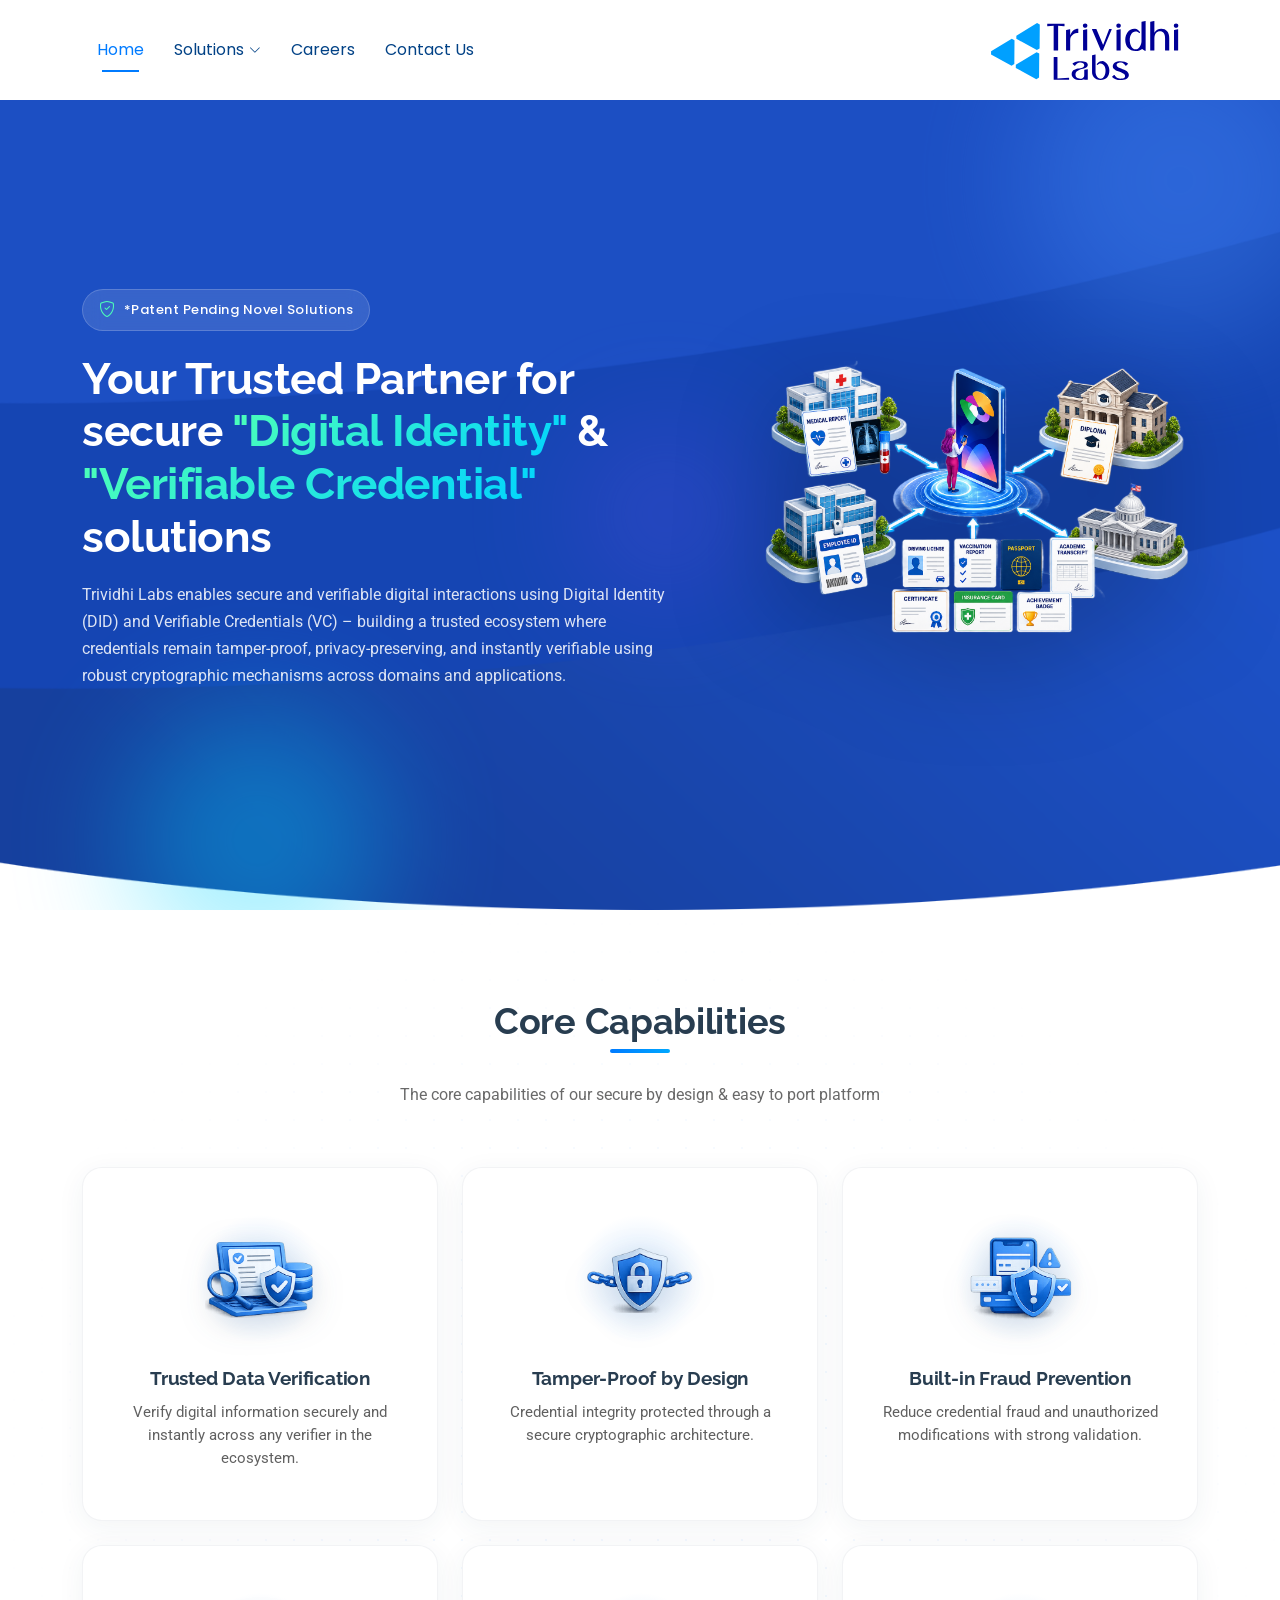
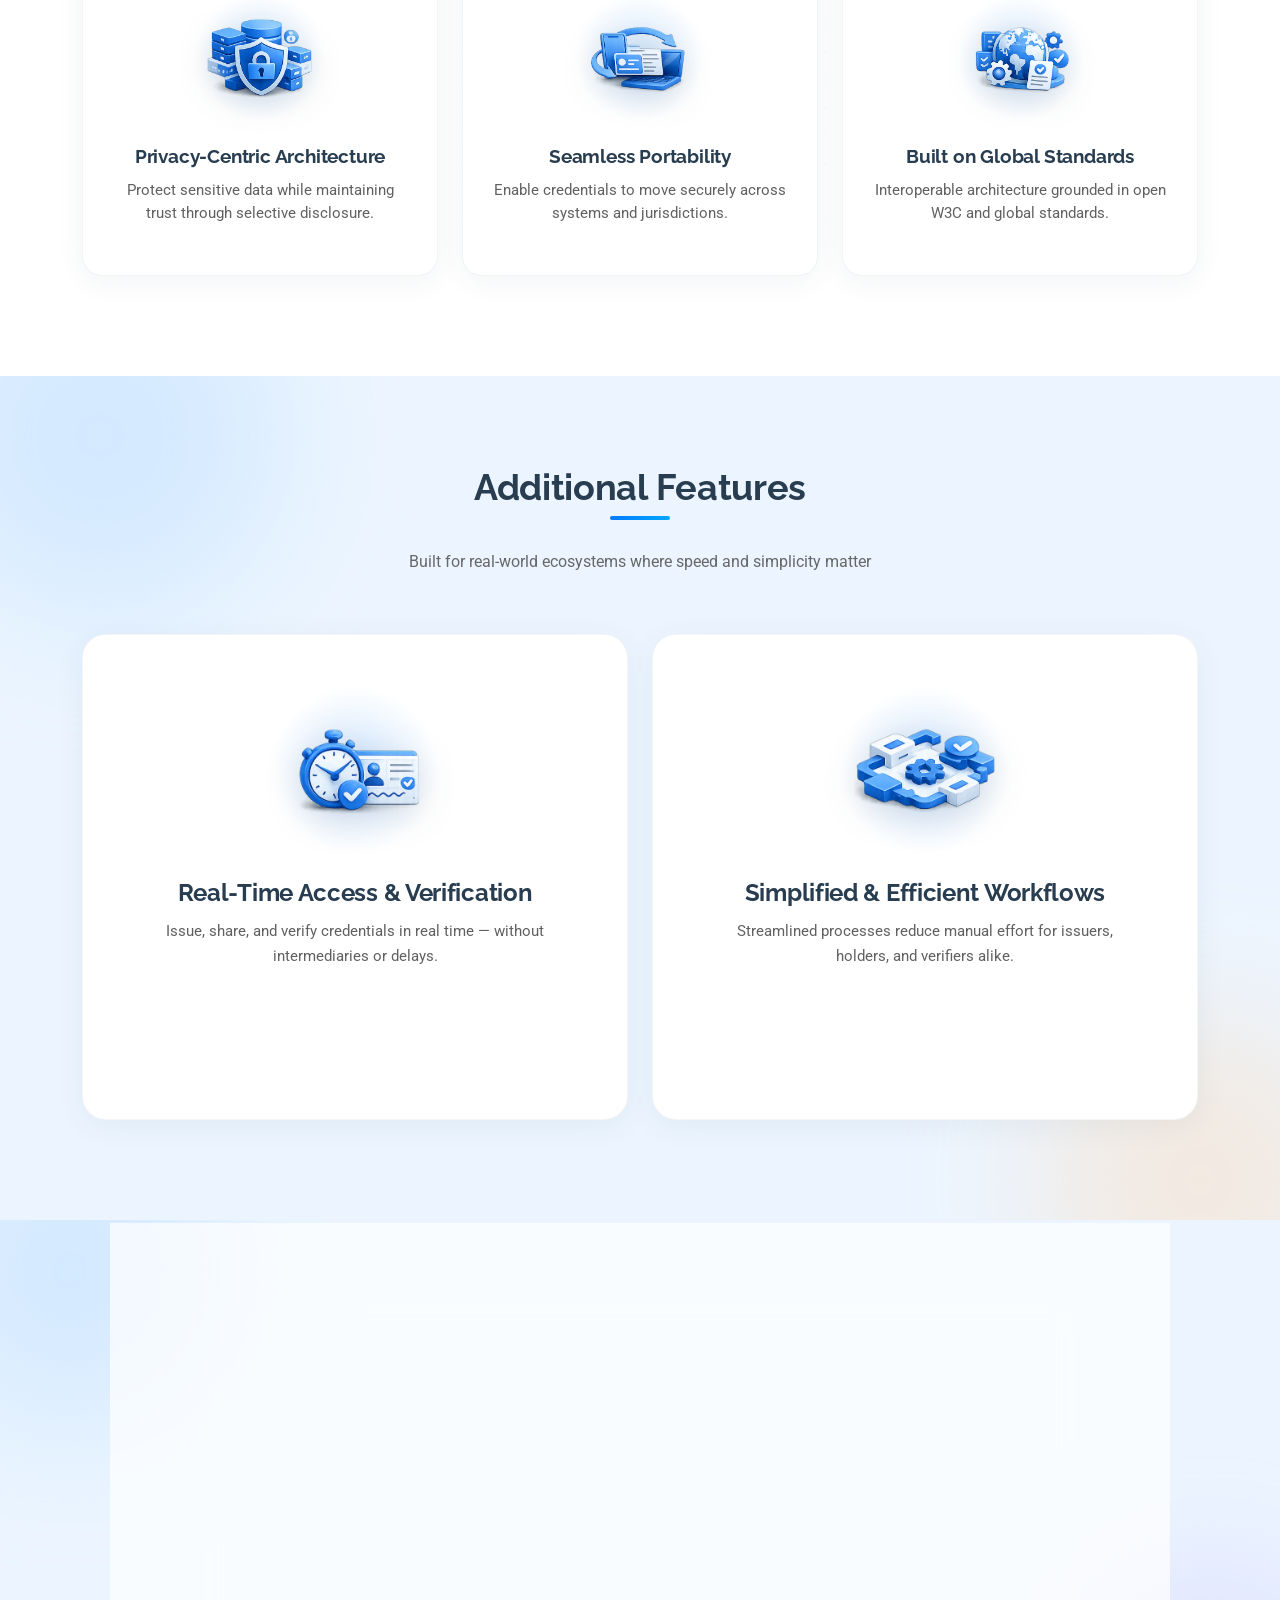
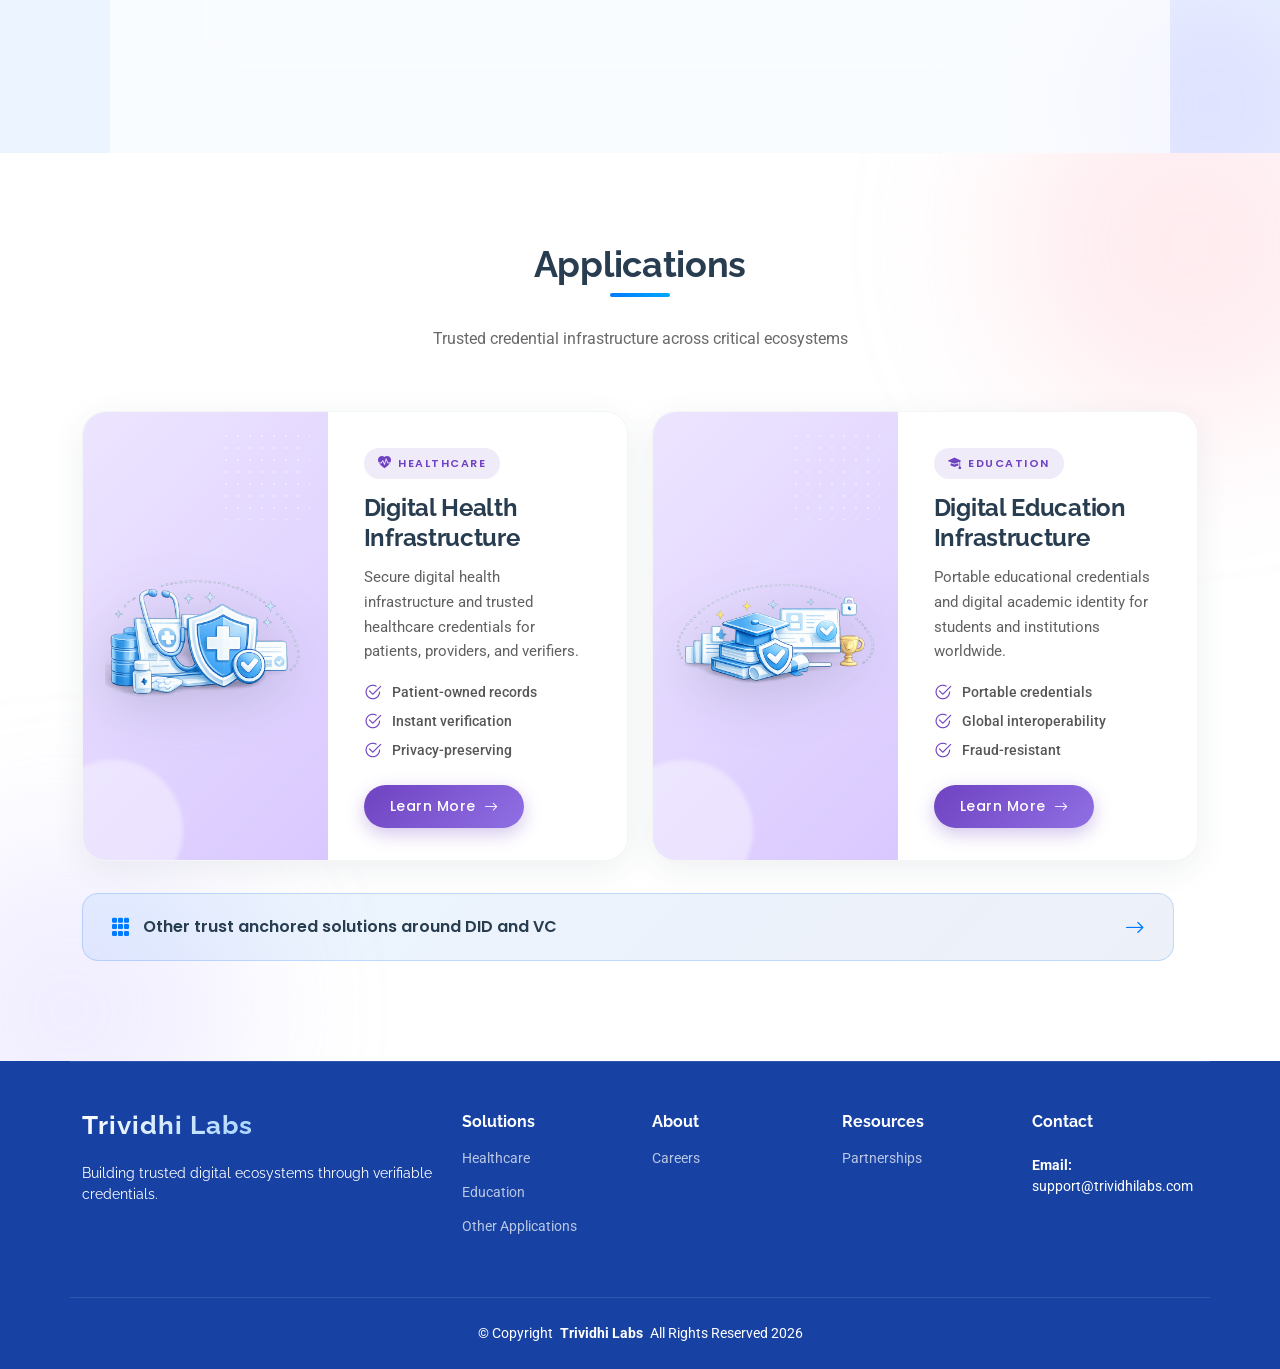
==== commit b164c2a4: "Add Other Applications page and link from Solutions menu + applications strip" ====
--- a/index.html
+++ b/index.html
@@ -47,6 +47,7 @@
             <ul>
               <li><a href="healthcare.html">Healthcare</a></li>
               <li><a href="education.html">Education</a></li>
+              <li><a href="other-applications.html">Other Applications</a></li>
             </ul>
           </li>
           <li><a href="careers.html">Careers</a></li>
@@ -71,20 +72,24 @@
       <div class="container">
         <div class="row gy-4 align-items-center">
           <div class="col-lg-5 order-lg-last hero-img" data-aos="zoom-out" data-aos-delay="200">
-            <img src="assets/img/background-removed-background-removed.png" class="img-fluid animated" alt="Trusted Digital Identity Platform">
+            <!-- <img src="assets/img/background-removed-background-removed.png" class="img-fluid animated" alt="Trusted Digital Identity Platform"> -->
+            <img src="assets/img/background-removed-background-removed.png" class="img-fluid" alt="Trusted Digital Identity Platform">
           </div>
           <div class="col-lg-7 d-flex flex-column justify-content-center hero-content">
+            <!-- <span class="hero-eyebrow" data-aos="fade-up" data-aos-delay="100">
+              <i class="bi bi-shield-check"></i> Trusted Digital Infrastructure
+            </span> -->
             <span class="hero-eyebrow" data-aos="fade-up" data-aos-delay="100">
-              <i class="bi bi-shield-check"></i> Trusted Digital Infrastructure
+              <i class="bi bi-shield-check"></i> *Patent Pending Novel Solutions
             </span>
             <h1 data-aos="fade-up" data-aos-delay="200">
               Your Trusted Partner for secure <span class="hero-highlight">"Digital Identity"</span> &amp; <span class="hero-highlight">"Verifiable Credential"</span> solutions
             </h1>
-            <p class="hero-tagline" data-aos="fade-up" data-aos-delay="300">*Patent Pending Novel Solutions</p>
+            <!-- <p class="hero-tagline" data-aos="fade-up" data-aos-delay="300">*Patent Pending Novel Solutions</p> -->
             <p class="hero-description" data-aos="fade-up" data-aos-delay="400">
-              Trividhi Labs enables secure and verifiable digital interactions using decentralized identity and verifiable credentials — building a trusted ecosystem where credentials remain tamper-proof, privacy-preserving, and instantly verifiable across domains.
+              Trividhi Labs enables secure and verifiable digital interactions using Digital Identity (DID) and Verifiable Credentials (VC) – building a trusted ecosystem where credentials remain tamper-proof, privacy-preserving, and instantly verifiable using robust cryptographic mechanisms across domains and applications.
             </p>
-            <div class="hero-cta d-flex flex-wrap align-items-center" data-aos="fade-up" data-aos-delay="500">
+            <!-- <div class="hero-cta d-flex flex-wrap align-items-center" data-aos="fade-up" data-aos-delay="500">
               <a href="#capabilities" class="btn-get-started">
                 <span>Explore Solutions</span>
                 <i class="bi bi-arrow-right"></i>
@@ -93,7 +98,7 @@
                 <i class="bi bi-envelope"></i>
                 <span>Contact Us</span>
               </a>
-            </div>
+            </div> -->
           </div>
         </div>
       </div>
@@ -106,7 +111,7 @@
     <div class="container section-title" data-aos="fade-up">
         <!-- <span class="section-eyebrow"><i class="bi bi-gem"></i> Platform Capabilities</span> -->
         <h2>Core Capabilities</h2>
-        <p>Core Capabilities of our DI &amp; VC Platform</p>
+        <p>The core capabilities of our secure by design &amp; easy to port platform</p>
     </div>
 
     <div class="container">
@@ -340,6 +345,18 @@
               </div>
             </div>
           </div>
+          
+          <div class="row" data-aos="fade-up" data-aos-delay="300">
+          <div class="col-12">
+            <a href="other-applications.html" class="other-apps-strip">
+              <span class="other-apps-text">
+                <i class="bi bi-grid-3x3-gap-fill"></i>
+                Other trust anchored solutions around DID and VC
+              </span>
+              <i class="bi bi-arrow-right other-apps-arrow"></i>
+            </a>
+          </div>
+        </div>
 
         </div>
       </div>
@@ -365,6 +382,7 @@
           <ul>
             <li><a href="healthcare.html">Healthcare</a></li>
             <li><a href="education.html">Education</a></li>
+            <li><a href="other-applications.html">Other Applications</a></li>
           </ul>
         </div>
 
@@ -372,9 +390,9 @@
         <div class="col-lg-2 col-md-3 col-6 footer-links" data-aos="fade-up" data-aos-delay="300">
           <h4>About</h4>
           <ul>
-            <li><a href="#" title="Coming soon">About Us</a></li>
-            <li><a href="#" title="Coming soon">Standards</a></li>
-            <li><a href="#" title="Coming soon">Research</a></li>
+            <!-- <li><a href="#" title="Coming soon">About Us</a></li> -->
+            <!-- <li><a href="#" title="Coming soon">Standards</a></li> -->
+            <!-- <li><a href="#" title="Coming soon">Research</a></li> -->
             <li><a href="careers.html">Careers</a></li>
           </ul>
         </div>
@@ -383,9 +401,9 @@
         <div class="col-lg-2 col-md-3 col-6 footer-links" data-aos="fade-up" data-aos-delay="400">
           <h4>Resources</h4>
           <ul>
-            <li><a href="#" title="Coming soon">Press</a></li>
-            <li><a href="#" title="Coming soon">Partnerships</a></li>
-            <li><a href="#" title="Coming soon">Blog</a></li>
+            <!-- <li><a href="#" title="Coming soon">Press</a></li> -->
+            <li><a href="contact.html">Partnerships</a></li>
+            <!-- <li><a href="#" title="Coming soon">Blog</a></li> -->
           </ul>
         </div>
 
--- a/assets/css/main.css
+++ b/assets/css/main.css
@@ -1733,14 +1733,27 @@
   background-clip: text;
 }
 
+/* .header .logo img {
+  max-height: 70px;                
+  margin-right: 10px;               
+  transition: transform 0.4s ease;
+}
+
+.header .logo:hover img {
+  transform: rotate(-8deg) scale(1.05);
+} */
+
+.header .logo {
+  order: 2;
+}
+
+#navmenu {
+  order: 1;
+}
+
 .header .logo img {
   max-height: 70px;                 /* was 38px → increased */
   margin-right: 10px;               /* slight extra gap */
-  transition: transform 0.4s ease;
-}
-
-.header .logo:hover img {
-  transform: rotate(-8deg) scale(1.05);
 }
 
 .header.scrolled {
@@ -1874,10 +1887,19 @@
   font-weight: 700;
 }
 
+/* .hero-tagline {
+  font-size: 14px !important;
+  font-style: italic;
+  color: rgba(255, 255, 255, 0.65) !important;
+  margin: 0 0 20px 0 !important;
+  letter-spacing: 0.3px;
+} */
+
 .hero-tagline {
   font-size: 14px !important;
   font-style: italic;
-  color: rgba(255, 255, 255, 0.65) !important;
+  color: #ffd54a !important;          /* bright amber/gold */
+  font-weight: 600 !important;
   margin: 0 0 20px 0 !important;
   letter-spacing: 0.3px;
 }
@@ -1888,6 +1910,7 @@
   color: rgba(255, 255, 255, 0.85) !important;
   margin-bottom: 32px !important;
   max-width: 600px;
+  /* text-align: left !important; */
 }
 
 .hero-cta {
@@ -2324,6 +2347,7 @@
   line-height: 1.7;
   color: var(--default-color);
   margin: 0;
+  text-align: left;
 }
 
 @media (max-width: 640px) {
@@ -2335,6 +2359,7 @@
   }
   .trusted-future p {
     font-size: 15px;
+    
   }
 }
 
@@ -2777,6 +2802,50 @@
 
 .contact .btn-submit:hover i {
   transform: translateX(4px);
+}
+
+/* ============================================================
+   Global .btn-submit — works outside .contact section too
+   (used on careers.html talent-pool form)
+   ============================================================ */
+.btn-submit {
+  color: #ffffff;
+  background: var(--accent-color);
+  border: 0;
+  padding: 12px 32px;
+  border-radius: 999px;
+  font-weight: 600;
+  font-size: 0.95rem;
+  display: inline-flex;
+  align-items: center;
+  gap: 10px;
+  cursor: pointer;
+  transition: transform 0.25s ease, box-shadow 0.25s ease, background 0.25s ease;
+  box-shadow: 0 6px 18px rgba(0, 123, 255, 0.25);
+}
+
+.btn-submit:hover {
+  background: #0067d8;
+  transform: translateY(-2px);
+  box-shadow: 0 12px 28px rgba(0, 123, 255, 0.35);
+  color: #ffffff;
+}
+
+.btn-submit i {
+  font-size: 1.05rem;
+  transition: transform 0.25s ease;
+}
+
+.btn-submit:hover i {
+  transform: translateX(4px);
+}
+
+.btn-submit:disabled,
+.btn-submit:disabled:hover {
+  opacity: 0.6;
+  cursor: not-allowed;
+  transform: none;
+  box-shadow: 0 6px 18px rgba(0, 123, 255, 0.15);
 }
 
 .contact .support-card {
@@ -3571,7 +3640,7 @@
 }
 
 .application-healthcare:hover {
-  box-shadow: 0 24px 50px rgba(223, 21, 41, 0.18) !important;
+  box-shadow: 0 24px 50px rgba(111, 66, 193, 0.18) !important;
 }
 
 .application-education:hover {
@@ -3597,7 +3666,7 @@
 }
 
 .application-healthcare .application-image-panel {
-  background: linear-gradient(135deg, #ffe5e9 0%, #ffd0d8 100%);
+  background: linear-gradient(135deg, #ede5ff 0%, #d9c8ff 100%);
 }
 
 .application-education .application-image-panel {
@@ -3650,7 +3719,7 @@
 }
 
 .application-healthcare:hover .application-image {
-  filter: drop-shadow(0 16px 32px rgba(223, 21, 41, 0.3));
+  filter: drop-shadow(0 16px 32px rgba(111, 66, 193, 0.3));
 }
 
 .application-education:hover .application-image {
@@ -3689,8 +3758,8 @@
 }
 
 .application-healthcare .application-tag {
-  background: rgba(223, 21, 41, 0.1) !important;
-  color: #df1529 !important;
+  background: rgba(111, 66, 193, 0.1) !important;
+  color: #6f42c1 !important;
 }
 
 .application-education .application-tag {
@@ -3756,7 +3825,7 @@
 }
 
 .application-healthcare .application-bullets li i {
-  color: #df1529;
+  color: #6f42c1;
 }
 
 .application-education .application-bullets li i {
@@ -3790,8 +3859,8 @@
 }
 
 .application-healthcare .btn-learn-more {
-  background: linear-gradient(135deg, #df1529, #ff4d61) !important;
-  box-shadow: 0 6px 18px rgba(223, 21, 41, 0.3) !important;
+  background: linear-gradient(135deg, #6f42c1, #9070e4) !important;
+  box-shadow: 0 6px 18px rgba(111, 66, 193, 0.3) !important;
 }
 
 .application-education .btn-learn-more {
@@ -3805,7 +3874,7 @@
 }
 
 .application-healthcare .btn-learn-more:hover {
-  box-shadow: 0 12px 28px rgba(223, 21, 41, 0.4) !important;
+  box-shadow: 0 12px 28px rgba(111, 66, 193, 0.4) !important;
 }
 
 .application-education .btn-learn-more:hover {
@@ -5669,4 +5738,71 @@
   .contact-channels .channel-card,
   .how-we-work .value-card,
   .opening-card { transition: none; }
+}
+
+/*--------------------------------------------------------------
+# Other Applications strip
+--------------------------------------------------------------*/
+.other-apps-strip {
+  display: flex;
+  align-items: center;
+  justify-content: space-between;
+  gap: 16px;
+  margin-top: 32px;
+  padding: 18px 28px;
+  border-radius: 16px;
+  background: linear-gradient(135deg, rgba(0, 123, 255, 0.08), rgba(23, 66, 164, 0.08));
+  border: 1px solid rgba(0, 123, 255, 0.2);
+  text-decoration: none;
+  transition: all 0.35s cubic-bezier(0.4, 0, 0.2, 1);
+}
+
+.other-apps-strip:hover {
+  background: linear-gradient(135deg, #007bff, #1742a4);
+  border-color: transparent;
+  transform: translateY(-3px);
+  box-shadow: 0 12px 30px rgba(0, 123, 255, 0.25);
+}
+
+.other-apps-text {
+  display: inline-flex;
+  align-items: center;
+  gap: 12px;
+  font-family: var(--nav-font);
+  font-weight: 600;
+  font-size: 16px;
+  color: var(--heading-color);
+  transition: color 0.35s ease;
+}
+
+.other-apps-text i {
+  font-size: 20px;
+  color: #007bff;
+  transition: color 0.35s ease;
+}
+
+.other-apps-arrow {
+  font-size: 20px;
+  color: #007bff;
+  transition: transform 0.35s ease, color 0.35s ease;
+}
+
+.other-apps-strip:hover .other-apps-text,
+.other-apps-strip:hover .other-apps-text i,
+.other-apps-strip:hover .other-apps-arrow {
+  color: #ffffff;
+}
+
+.other-apps-strip:hover .other-apps-arrow {
+  transform: translateX(5px);
+}
+
+@media (max-width: 575.98px) {
+  .other-apps-strip {
+    flex-direction: row;
+    padding: 16px 20px;
+  }
+  .other-apps-text {
+    font-size: 14px;
+  }
 }
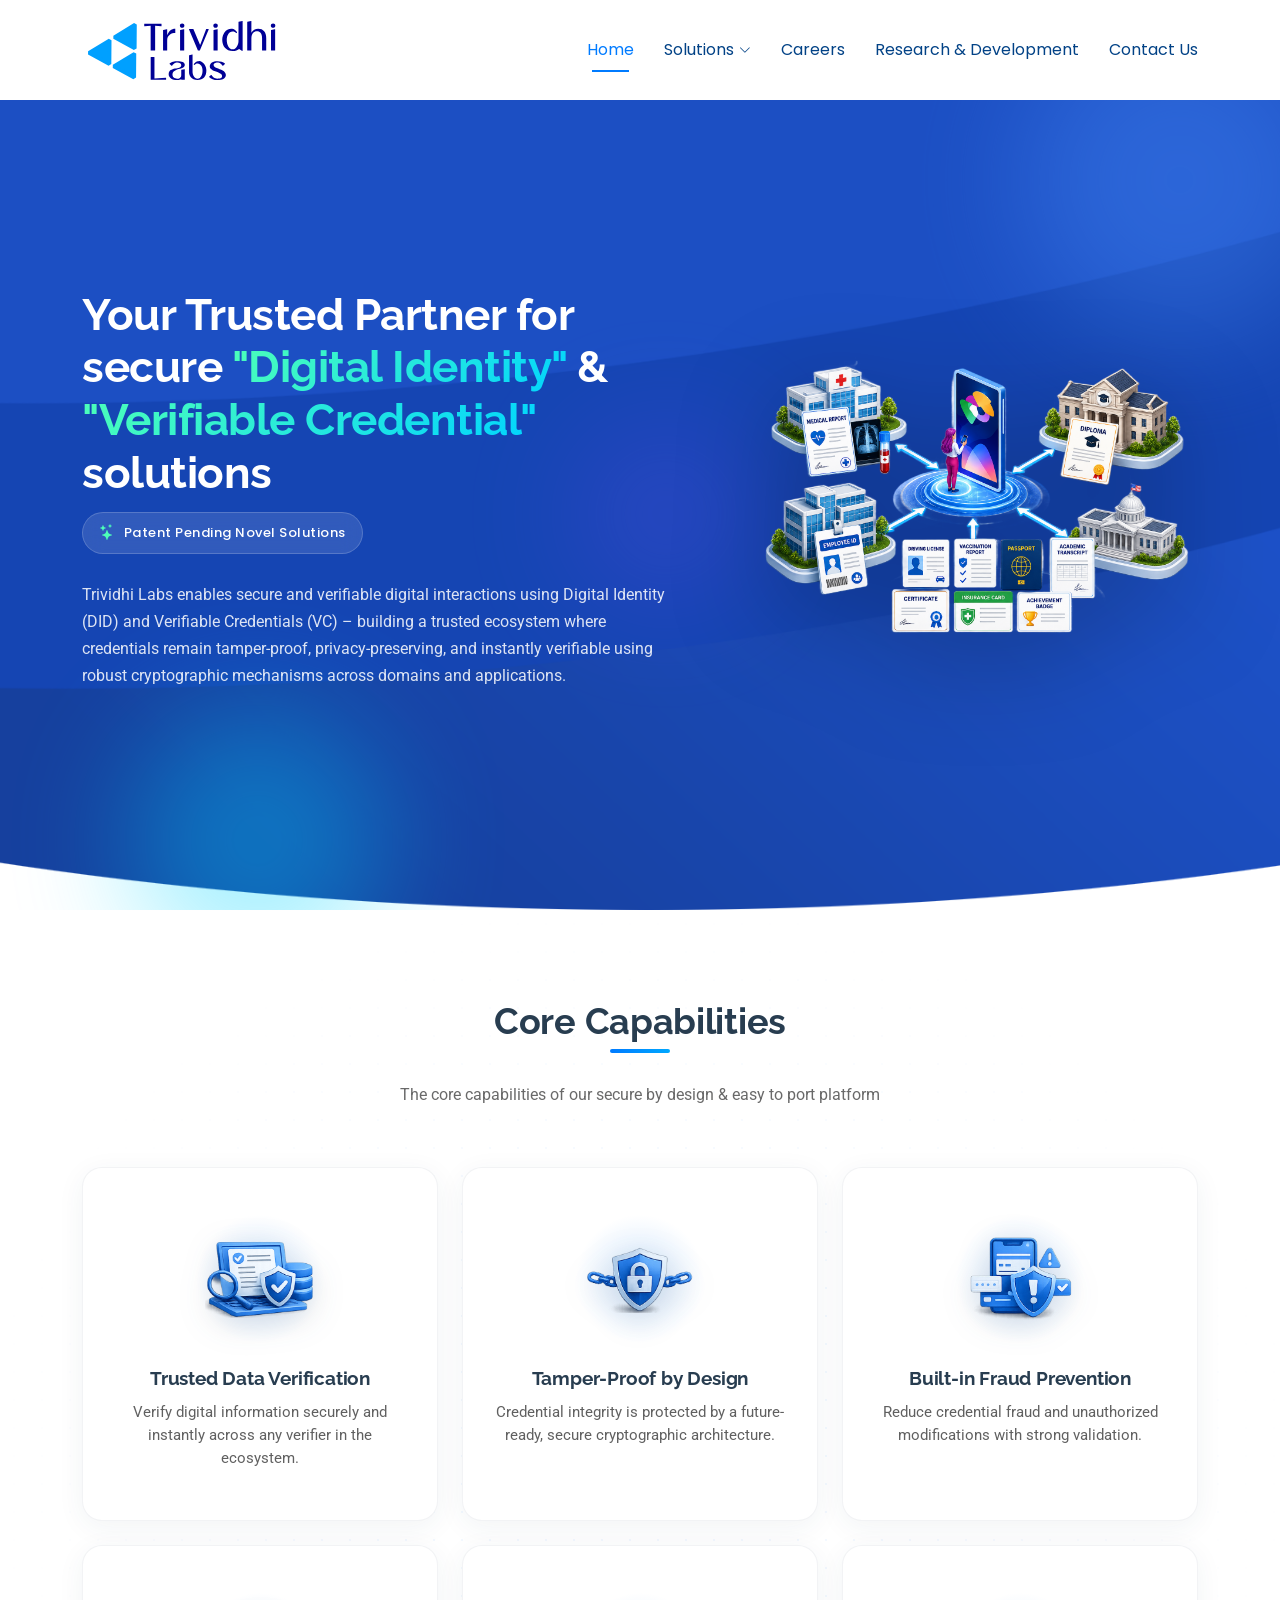
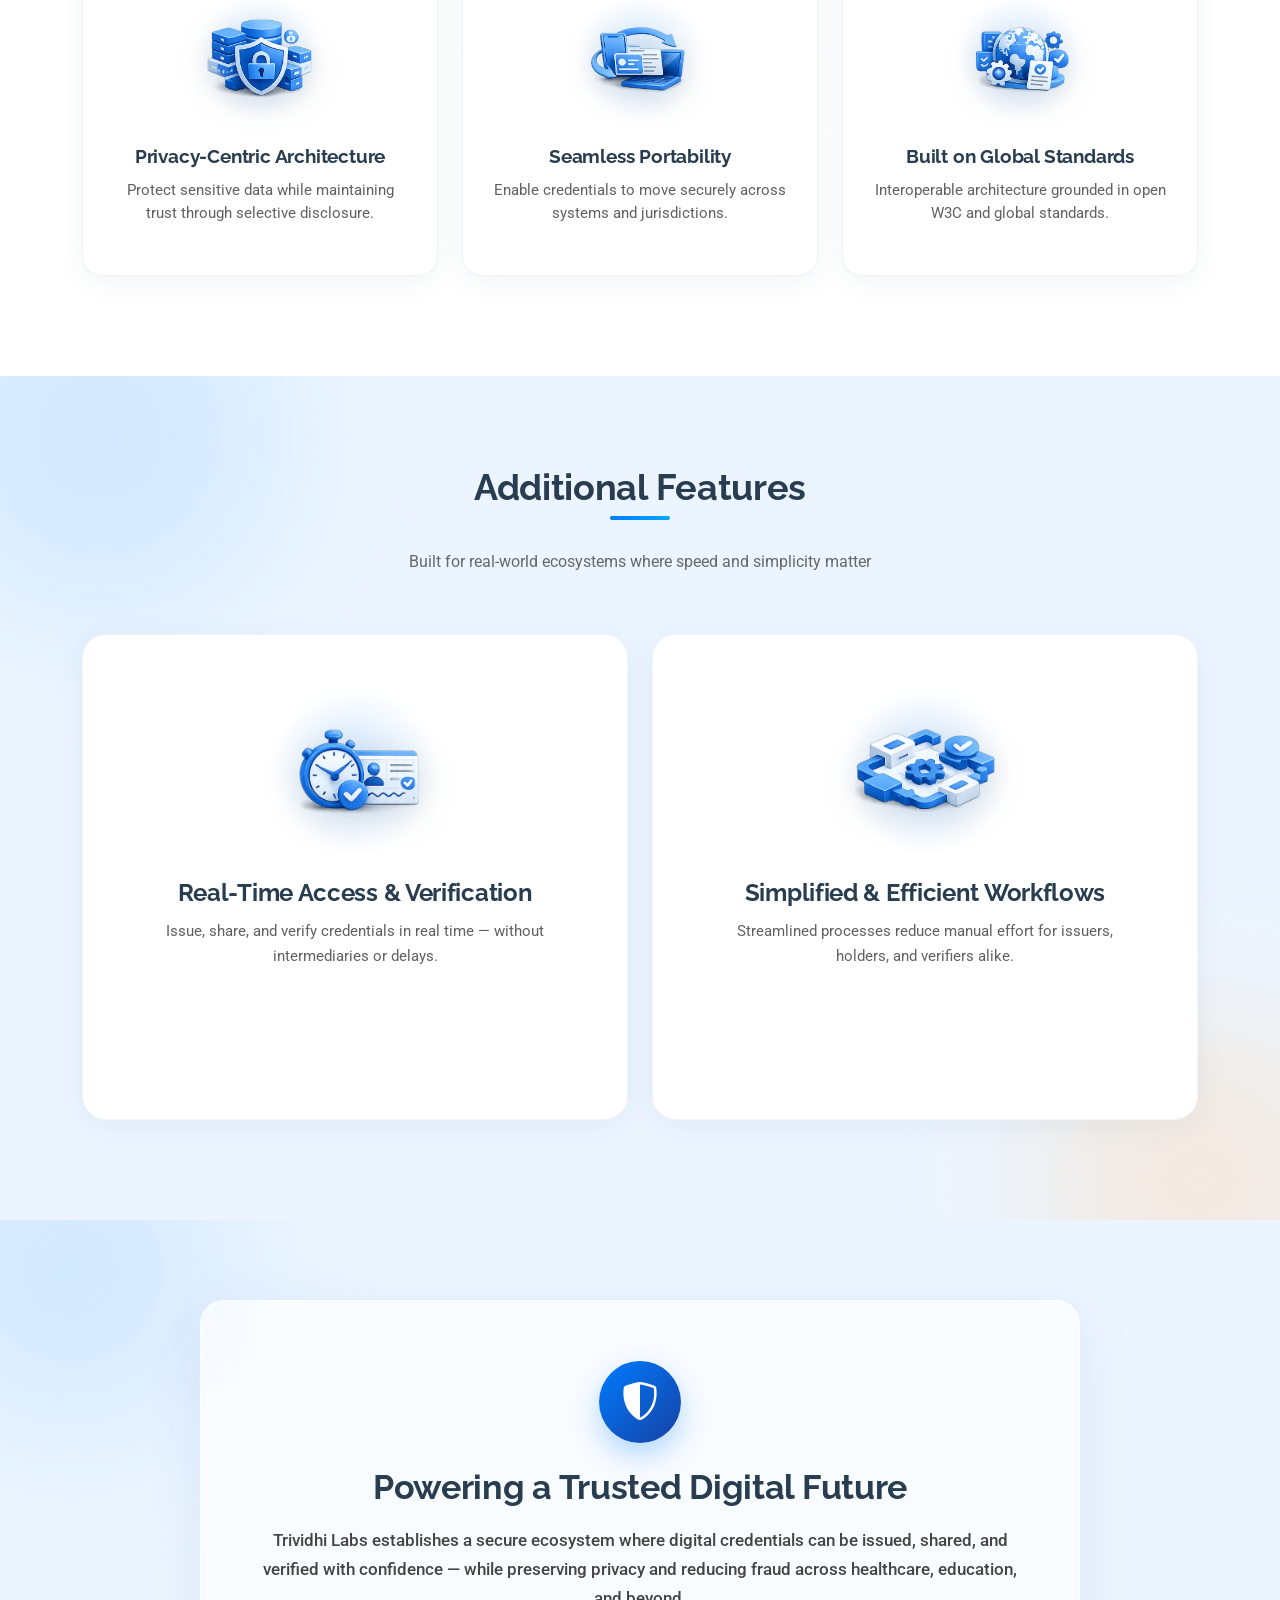
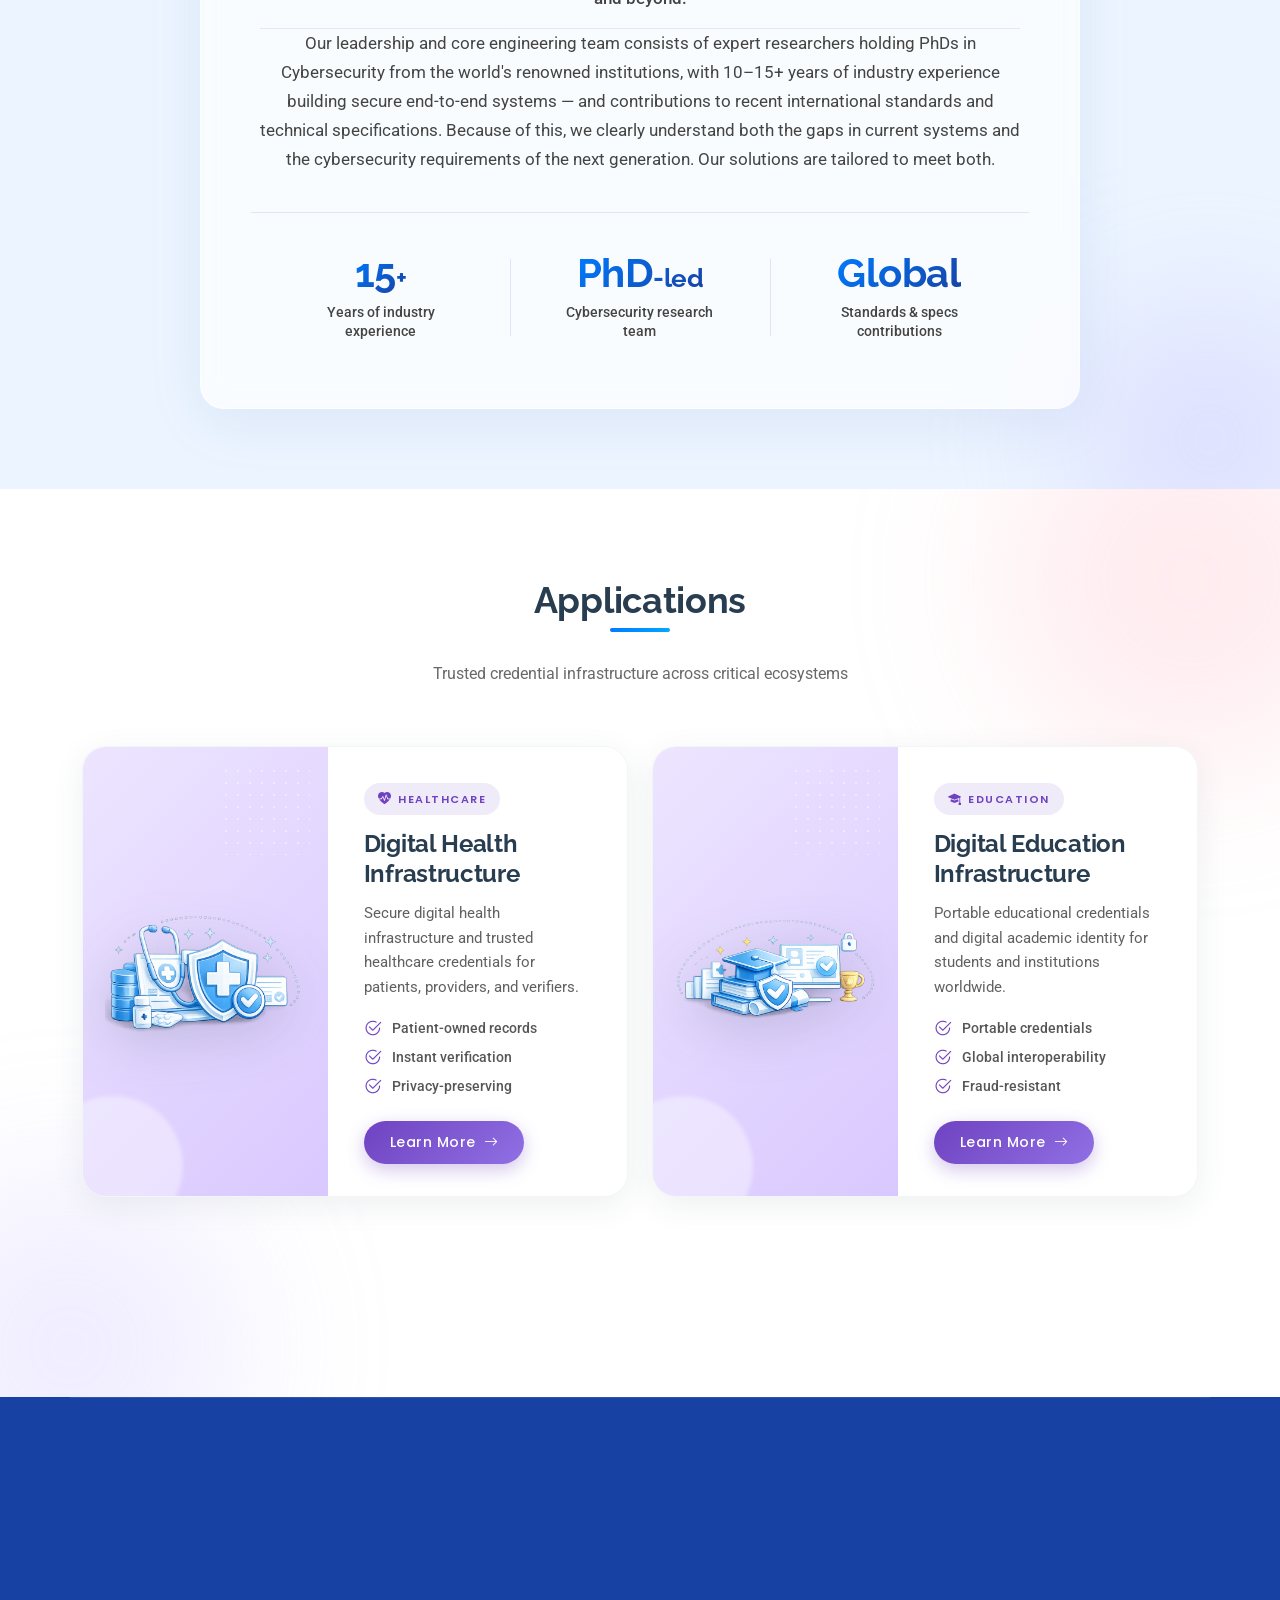
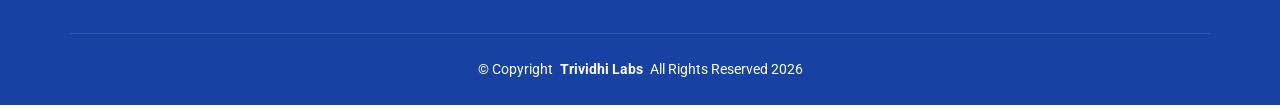
==== commit 441155c1: "Update site pages, styles, and add Research & Development page" ====
--- a/index.html
+++ b/index.html
@@ -51,6 +51,7 @@
             </ul>
           </li>
           <li><a href="careers.html">Careers</a></li>
+          <li><a href="research-development.html">Research &amp; Development</a></li>
           <li><a href="contact.html">Contact Us</a></li>
         </ul>
         <i class="mobile-nav-toggle d-xl-none bi bi-list"></i>
@@ -79,12 +80,15 @@
             <!-- <span class="hero-eyebrow" data-aos="fade-up" data-aos-delay="100">
               <i class="bi bi-shield-check"></i> Trusted Digital Infrastructure
             </span> -->
-            <span class="hero-eyebrow" data-aos="fade-up" data-aos-delay="100">
-              <i class="bi bi-shield-check"></i> *Patent Pending Novel Solutions
-            </span>
+            <!-- <span class="hero-eyebrow" data-aos="fade-up" data-aos-delay="100">
+              <i class="bi bi-stars"></i> Patent Pending Novel Solutions
+            </span> -->
             <h1 data-aos="fade-up" data-aos-delay="200">
               Your Trusted Partner for secure <span class="hero-highlight">"Digital Identity"</span> &amp; <span class="hero-highlight">"Verifiable Credential"</span> solutions
             </h1>
+            <span class="hero-eyebrow" data-aos="fade-up" data-aos-delay="100">
+              <i class="bi bi-stars"></i> Patent Pending Novel Solutions
+            </span>
             <!-- <p class="hero-tagline" data-aos="fade-up" data-aos-delay="300">*Patent Pending Novel Solutions</p> -->
             <p class="hero-description" data-aos="fade-up" data-aos-delay="400">
               Trividhi Labs enables secure and verifiable digital interactions using Digital Identity (DID) and Verifiable Credentials (VC) – building a trusted ecosystem where credentials remain tamper-proof, privacy-preserving, and instantly verifiable using robust cryptographic mechanisms across domains and applications.
@@ -139,7 +143,8 @@
                 </div>
             </div>
             <h3>Tamper-Proof by Design</h3>
-            <p>Credential integrity protected through a secure cryptographic architecture.</p>
+            <!-- <p>Credential integrity protected through a future ready secure cryptographic architecture.</p> -->
+             <p>Credential integrity is protected by a future-ready, secure cryptographic architecture.</p>
             </div>
         </div>
 
@@ -269,9 +274,27 @@
             <i class="bi bi-shield-shaded"></i>
           </div>
           <h2>Powering a Trusted Digital Future</h2>
-          <p>
+          <p class="trusted-future-lead">
             Trividhi Labs establishes a secure ecosystem where digital credentials can be issued, shared, and verified with confidence — while preserving privacy and reducing fraud across healthcare, education, and beyond.
           </p>
+          <p>
+            Our leadership and core engineering team consists of expert researchers holding PhDs in Cybersecurity from the world's renowned institutions, with 10–15+ years of industry experience building secure end-to-end systems — and contributions to recent international standards and technical specifications. Because of this, we clearly understand both the gaps in current systems and the cybersecurity requirements of the next generation. Our solutions are tailored to meet both.
+          </p>
+
+          <div class="tf-stats" data-aos="fade-up" data-aos-delay="100">
+            <div class="tf-stat">
+              <span class="tf-stat-num">15<span class="tf-stat-plus">+</span></span>
+              <span class="tf-stat-label">Years of industry experience</span>
+            </div>
+            <div class="tf-stat">
+              <span class="tf-stat-num">PhD<span class="tf-stat-plus">-led</span></span>
+              <span class="tf-stat-label">Cybersecurity research team</span>
+            </div>
+            <div class="tf-stat">
+              <span class="tf-stat-num">Global</span>
+              <span class="tf-stat-label">Standards &amp; specs contributions</span>
+            </div>
+          </div>
         </div>
       </div>
     </section><!-- /Trusted Digital Future Section -->
@@ -392,7 +415,7 @@
           <ul>
             <!-- <li><a href="#" title="Coming soon">About Us</a></li> -->
             <!-- <li><a href="#" title="Coming soon">Standards</a></li> -->
-            <!-- <li><a href="#" title="Coming soon">Research</a></li> -->
+            <li><a href="research-development.html">Research &amp; Development</a></li>
             <li><a href="careers.html">Careers</a></li>
           </ul>
         </div>
--- a/assets/css/main.css
+++ b/assets/css/main.css
@@ -1743,13 +1743,14 @@
   transform: rotate(-8deg) scale(1.05);
 } */
 
-.header .logo {
+/* logo on right top corner and navmenu will be on the left */
+/* .header .logo {  
   order: 2;
 }
 
 #navmenu {
   order: 1;
-}
+} */
 
 .header .logo img {
   max-height: 70px;                 /* was 38px → increased */
@@ -2347,7 +2348,7 @@
   line-height: 1.7;
   color: var(--default-color);
   margin: 0;
-  text-align: left;
+  /* text-align: left; */
 }
 
 @media (max-width: 640px) {
@@ -2509,6 +2510,29 @@
   line-height: 1.7;
   color: color-mix(in srgb, var(--default-color), transparent 15%);
   margin: 0;
+}
+
+.offer-eyebrow {
+  display: block;
+  font-family: var(--nav-font);
+  font-size: 22px;          /* ← SIZE of "What We Offer" in the FIRST sections. Bigger number = bigger text */
+  font-weight: 600;          /* ← THICKNESS. 400=normal, 600=semi-bold, 700=bold */
+  line-height: 1.3;
+  letter-spacing: 0.5px;     /* ← spacing BETWEEN letters. Higher = more spread out */
+  color: var(--accent-color);/* ← COLOR. Change this to recolor the text (see note below) */
+  margin-bottom: 6px;        /* ← GAP between "What We Offer" and the heading below it */
+}
+
+.section-title .offer-eyebrow {
+  font-size: 22px;           /* ← SIZE of "What We Offer" in the STAKEHOLDER ("Built for Every Stakeholder") section only */
+  margin-bottom: 8px;        /* ← GAP for that stakeholder section only */
+}
+
+@media (max-width: 640px) {
+  .offer-eyebrow,
+  .section-title .offer-eyebrow {
+    font-size: 15px;         /* ← SIZE on MOBILE phones (screens under 640px). Edit only if mobile looks off */
+  }
 }
 
 @media (max-width: 640px) {
@@ -4259,6 +4283,30 @@
   50%      { border-radius: 45% 55% 40% 60% / 60% 40% 60% 40%; }
 }
 
+/*--------------------------------------------------------------
+# Need for Digitization — smaller, centered feature images
+--------------------------------------------------------------*/
+/* .need-digitization .feature-image-decorated {
+  max-width: 300px;        
+  margin-left: auto;       
+  margin-right: auto;
+  padding: 1.25rem;
+} */
+
+.need-digitization .feature-image-decorated {
+  max-width: 300px;        /* outer box size */
+  margin-left: auto;       /* center within the column */
+  margin-right: auto;
+  padding: 0;              /* gap now handled by image width, not padding */
+}
+
+/* Icon image takes the middle portion of the box, leaving an even gap all sides */
+.need-digitization .feature-image-decorated img {
+  width: 100%;              
+  height: 100%;             /* keeps top & bottom gap matching */
+  object-fit: contain;
+}
+
 /* Chip label on image */
 .feature-image-chip {
   position: absolute;
@@ -4282,7 +4330,7 @@
 }
 
 /* Larger version for Seamless Sharing hero image */
-.feature-image-lg { aspect-ratio: 5 / 4; }
+.feature-image-lg { aspect-ratio: 4 / 3; }
 
 /* Feature text */
 .feature-eyebrow {
@@ -5805,4 +5853,107 @@
   .other-apps-text {
     font-size: 14px;
   }
+}
+/*--------------------------------------------------------------
+# Trusted Future — enhanced content (lead paragraph + highlights)
+--------------------------------------------------------------*/
+.trusted-future-card > p {
+  max-width: 760px;
+  margin-left: auto;
+  margin-right: auto;
+}
+
+.trusted-future-lead {
+  font-size: 18px;
+  font-weight: 500;
+  color: var(--heading-color);
+  margin-bottom: 16px;
+  padding-bottom: 16px;
+  border-bottom: 1px solid rgba(23, 66, 164, 0.10);
+}
+
+.trusted-future p + p {
+  margin-top: 0;
+  margin-bottom: 0;
+}
+
+.tf-stats {
+  display: flex;
+  flex-wrap: wrap;
+  justify-content: center;
+  align-items: stretch;
+  gap: 0;
+  margin-top: 38px;
+  padding-top: 34px;
+  border-top: 1px solid rgba(23, 66, 164, 0.12);
+}
+
+.tf-stat {
+  flex: 1 1 0;
+  min-width: 160px;
+  padding: 6px 26px;
+  display: flex;
+  flex-direction: column;
+  align-items: center;
+  text-align: center;
+  position: relative;
+}
+
+.tf-stat + .tf-stat::before {
+  content: "";
+  position: absolute;
+  left: 0;
+  top: 12%;
+  height: 76%;
+  width: 1px;
+  background: rgba(23, 66, 164, 0.12);
+}
+
+.tf-stat-num {
+  font-family: var(--heading-font, inherit);
+  font-size: 40px;
+  font-weight: 700;
+  line-height: 1;
+  letter-spacing: -0.5px;
+  background: linear-gradient(135deg, #007bff, #1742a4);
+  -webkit-background-clip: text;
+  background-clip: text;
+  -webkit-text-fill-color: transparent;
+  color: #1742a4;
+}
+
+.tf-stat-plus {
+  font-size: 26px;
+  font-weight: 700;
+  -webkit-text-fill-color: transparent;
+}
+
+.tf-stat-label {
+  margin-top: 10px;
+  font-size: 14px;
+  line-height: 1.4;
+  font-weight: 500;
+  color: var(--default-color);
+  max-width: 180px;
+}
+
+@media (max-width: 640px) {
+  .trusted-future-lead {
+    font-size: 16px;
+  }
+  .tf-stats {
+    margin-top: 28px;
+    padding-top: 26px;
+    gap: 24px 0;
+  }
+  .tf-stat {
+    flex: 1 1 100%;
+    padding: 0 16px;
+  }
+  .tf-stat + .tf-stat::before {
+    display: none;
+  }
+  .tf-stat-num {
+    font-size: 34px;
+  }
 }
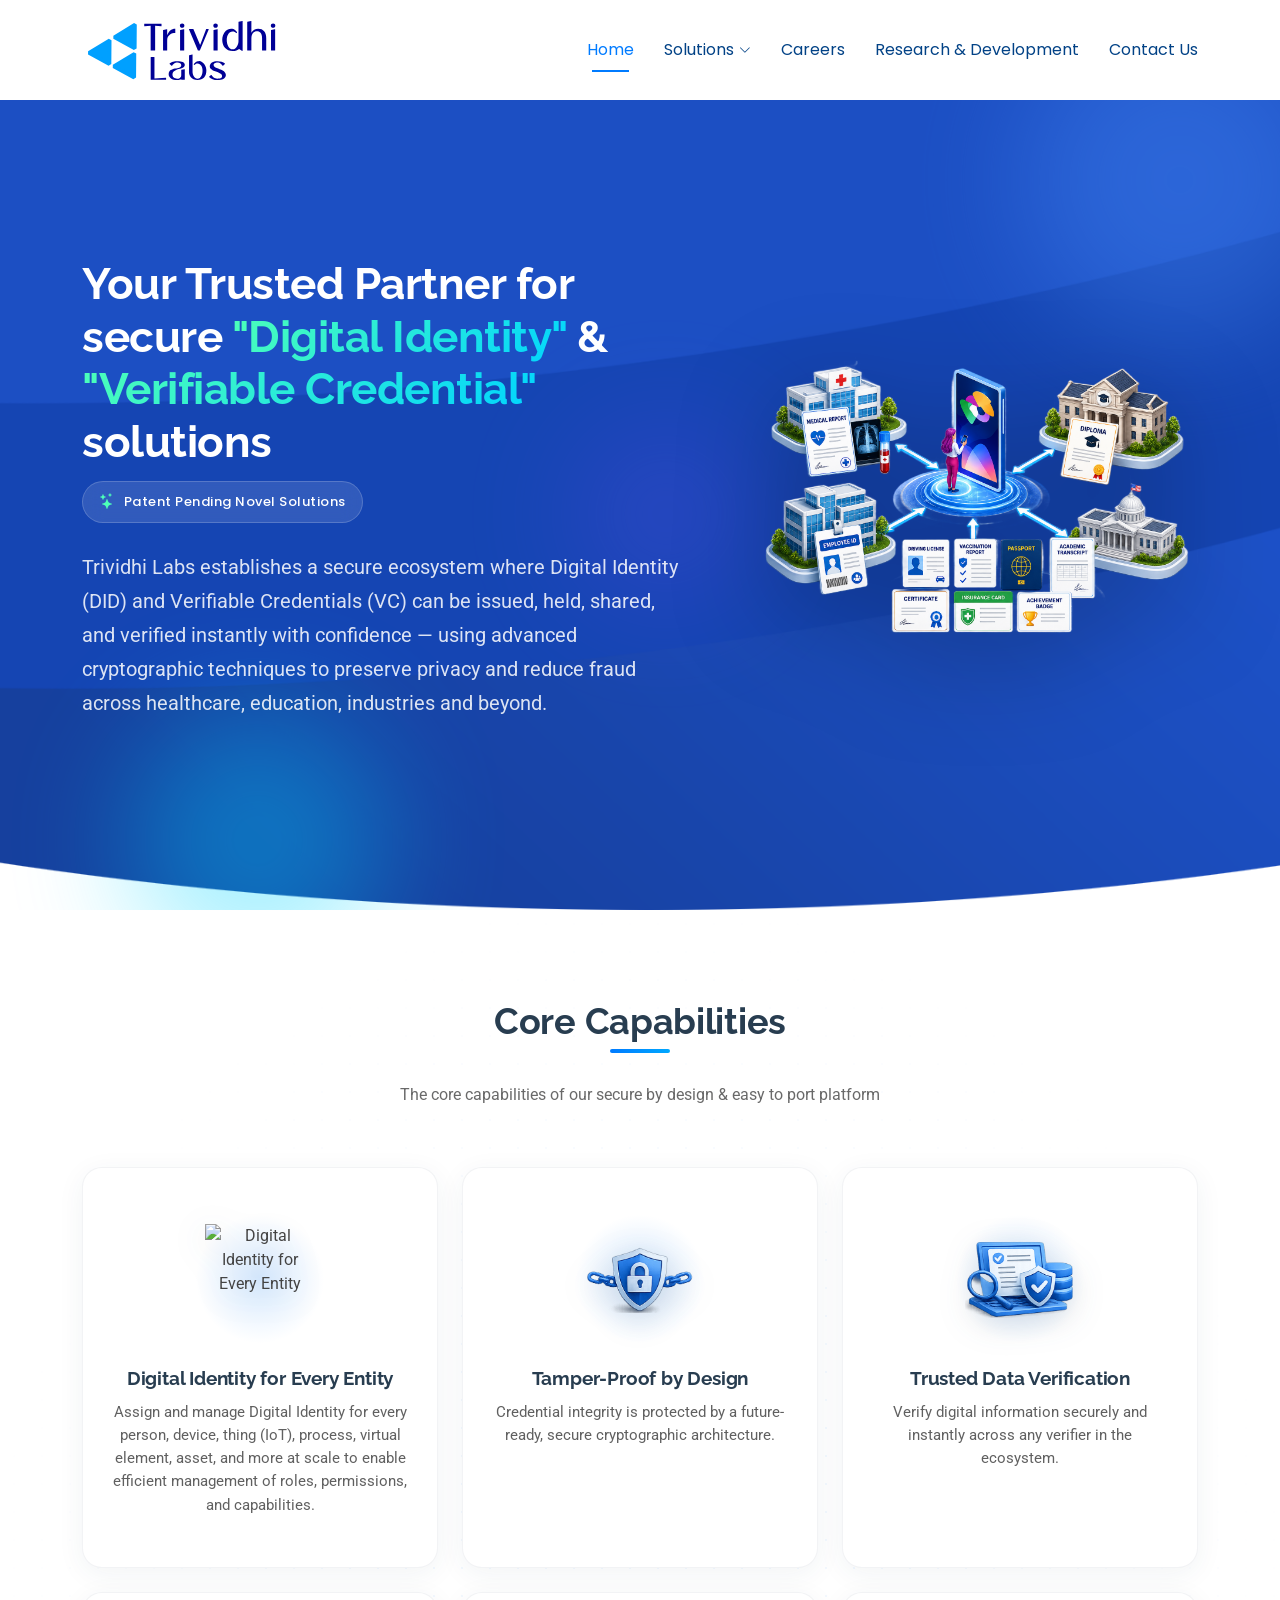
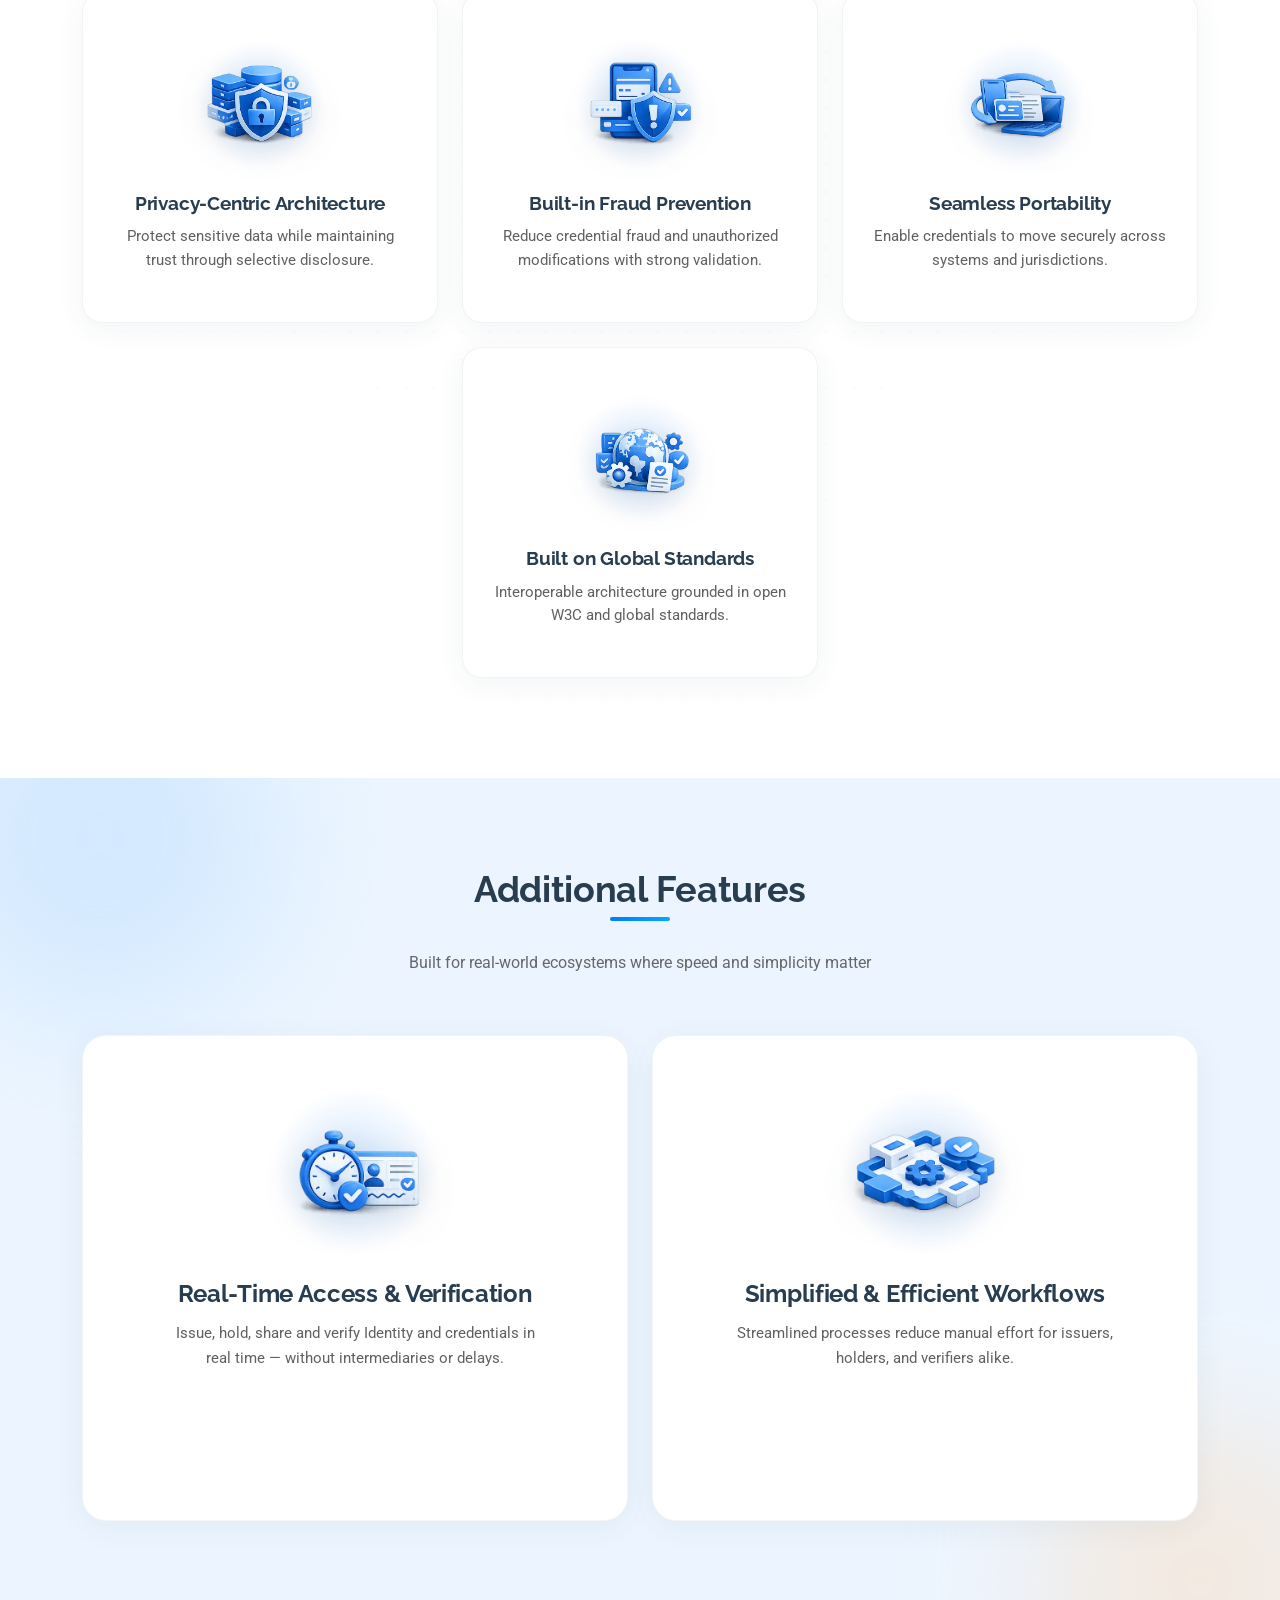
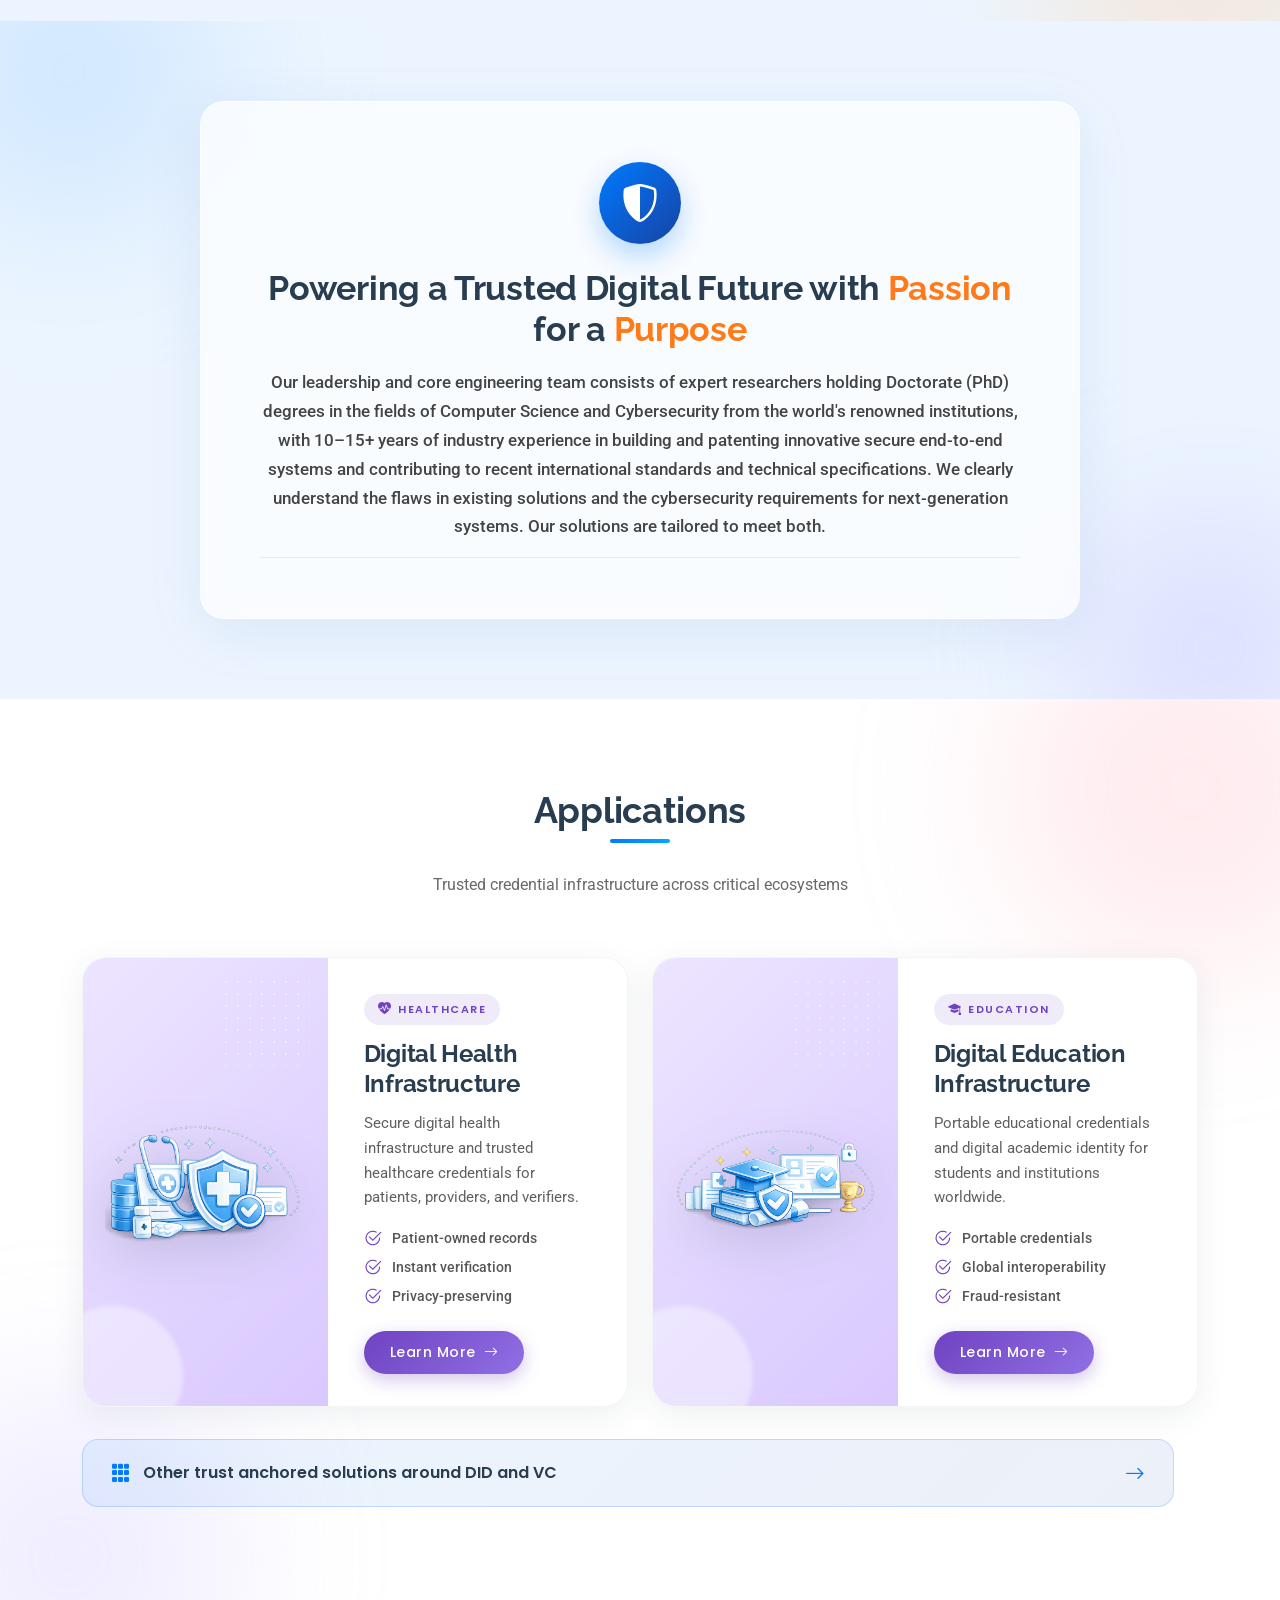
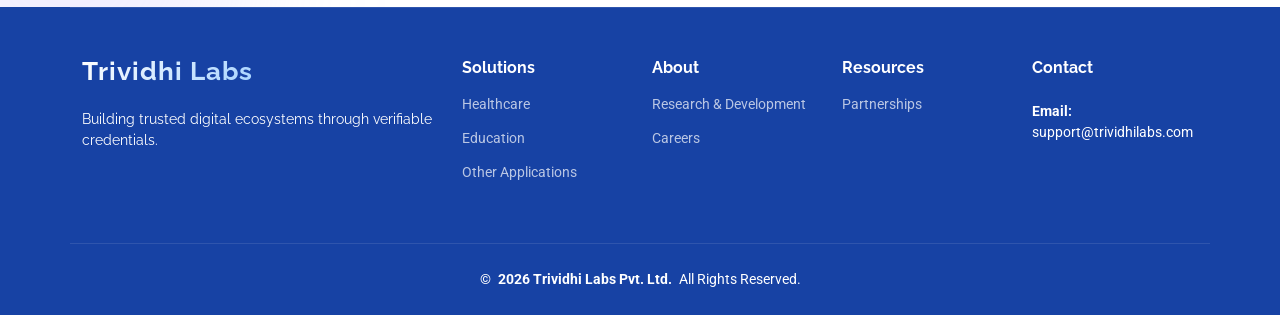
==== commit 67d18331: "Update hero text, capabilities section, trusted future section, and footer" ====
--- a/index.html
+++ b/index.html
@@ -91,7 +91,7 @@
             </span>
             <!-- <p class="hero-tagline" data-aos="fade-up" data-aos-delay="300">*Patent Pending Novel Solutions</p> -->
             <p class="hero-description" data-aos="fade-up" data-aos-delay="400">
-              Trividhi Labs enables secure and verifiable digital interactions using Digital Identity (DID) and Verifiable Credentials (VC) – building a trusted ecosystem where credentials remain tamper-proof, privacy-preserving, and instantly verifiable using robust cryptographic mechanisms across domains and applications.
+              Trividhi Labs establishes a secure ecosystem where Digital Identity (DID) and Verifiable Credentials (VC) can be issued, held, shared, and verified instantly with confidence — using advanced cryptographic techniques to preserve privacy and reduce fraud across healthcare, education, industries and beyond.
             </p>
             <!-- <div class="hero-cta d-flex flex-wrap align-items-center" data-aos="fade-up" data-aos-delay="500">
               <a href="#capabilities" class="btn-get-started">
@@ -121,7 +121,36 @@
     <div class="container">
         <div class="row gy-4">
 
+        <!-- 1. Digital Identity for Every Entity (NEW) -->
         <div class="col-lg-4 col-md-6" data-aos="fade-up" data-aos-delay="100">
+            <div class="capability-card">
+            <div class="capability-icon-wrap">
+                <div class="capability-icon-halo"></div>
+                <div class="capability-icon capability-icon-img">
+                <img src="assets/img/digital-identity-for-every-entity.png" alt="Digital Identity for Every Entity">
+                </div>
+            </div>
+            <h3>Digital Identity for Every Entity</h3>
+            <p>Assign and manage Digital Identity for every person, device, thing (IoT), process, virtual element, asset, and more at scale to enable efficient management of roles, permissions, and capabilities.</p>
+            </div>
+        </div>
+
+        <!-- 2. Tamper-Proof by Design -->
+        <div class="col-lg-4 col-md-6" data-aos="fade-up" data-aos-delay="200">
+            <div class="capability-card">
+            <div class="capability-icon-wrap">
+                <div class="capability-icon-halo"></div>
+                <div class="capability-icon capability-icon-img">
+                <img src="assets/img/tamper-proof-by-design.png" alt="Tamper-Proof by Design">
+                </div>
+            </div>
+            <h3>Tamper-Proof by Design</h3>
+            <p>Credential integrity is protected by a future-ready, secure cryptographic architecture.</p>
+            </div>
+        </div>
+
+        <!-- 3. Trusted Data Verification -->
+        <div class="col-lg-4 col-md-6" data-aos="fade-up" data-aos-delay="300">
             <div class="capability-card">
             <div class="capability-icon-wrap">
                 <div class="capability-icon-halo"></div>
@@ -134,33 +163,7 @@
             </div>
         </div>
 
-        <div class="col-lg-4 col-md-6" data-aos="fade-up" data-aos-delay="200">
-            <div class="capability-card">
-            <div class="capability-icon-wrap">
-                <div class="capability-icon-halo"></div>
-                <div class="capability-icon capability-icon-img">
-                <img src="assets/img/tamper-proof-by-design.png" alt="Tamper-Proof by Design">
-                </div>
-            </div>
-            <h3>Tamper-Proof by Design</h3>
-            <!-- <p>Credential integrity protected through a future ready secure cryptographic architecture.</p> -->
-             <p>Credential integrity is protected by a future-ready, secure cryptographic architecture.</p>
-            </div>
-        </div>
-
-        <div class="col-lg-4 col-md-6" data-aos="fade-up" data-aos-delay="300">
-            <div class="capability-card">
-            <div class="capability-icon-wrap">
-                <div class="capability-icon-halo"></div>
-                <div class="capability-icon capability-icon-img">
-                <img src="assets/img/built-in-fraud-prevention.png" alt="Built-in Fraud Prevention">
-                </div>
-            </div>
-            <h3>Built-in Fraud Prevention</h3>
-            <p>Reduce credential fraud and unauthorized modifications with strong validation.</p>            
-            </div>
-        </div>
-
+        <!-- 4. Privacy-Centric Architecture -->
         <div class="col-lg-4 col-md-6" data-aos="fade-up" data-aos-delay="400">
             <div class="capability-card">
             <div class="capability-icon-wrap">
@@ -174,7 +177,22 @@
             </div>
         </div>
 
+        <!-- 5. Built-in Fraud Prevention -->
         <div class="col-lg-4 col-md-6" data-aos="fade-up" data-aos-delay="500">
+            <div class="capability-card">
+            <div class="capability-icon-wrap">
+                <div class="capability-icon-halo"></div>
+                <div class="capability-icon capability-icon-img">
+                <img src="assets/img/built-in-fraud-prevention.png" alt="Built-in Fraud Prevention">
+                </div>
+            </div>
+            <h3>Built-in Fraud Prevention</h3>
+            <p>Reduce credential fraud and unauthorized modifications with strong validation.</p>
+            </div>
+        </div>
+
+        <!-- 6. Seamless Portability -->
+        <div class="col-lg-4 col-md-6" data-aos="fade-up" data-aos-delay="600">
             <div class="capability-card">
             <div class="capability-icon-wrap">
                 <div class="capability-icon-halo"></div>
@@ -187,7 +205,8 @@
             </div>
         </div>
 
-        <div class="col-lg-4 col-md-6" data-aos="fade-up" data-aos-delay="600">
+        <!-- 7. Built on Global Standards -->
+        <div class="col-lg-4 col-md-6" data-aos="fade-up" data-aos-delay="700">
             <div class="capability-card">
             <div class="capability-icon-wrap">
                 <div class="capability-icon-halo"></div>
@@ -231,7 +250,7 @@
             </div>
             <div class="feature-content">
                 <h3>Real-Time Access &amp; Verification</h3>
-                <p>Issue, share, and verify credentials in real time — without intermediaries or delays.</p>
+                <p>Issue, hold, share and verify Identity and credentials in real time — without intermediaries or delays.</p>
                 <ul class="feature-pills">
                 <li><i class="bi bi-check2"></i> Instant issuance</li>
                 <li><i class="bi bi-check2"></i> Live verification</li>
@@ -273,15 +292,12 @@
           <div class="trusted-future-icon">
             <i class="bi bi-shield-shaded"></i>
           </div>
-          <h2>Powering a Trusted Digital Future</h2>
+          <h2>Powering a Trusted Digital Future with <span class="tf-highlight">Passion</span> for a <span class="tf-highlight">Purpose</span></h2>
           <p class="trusted-future-lead">
-            Trividhi Labs establishes a secure ecosystem where digital credentials can be issued, shared, and verified with confidence — while preserving privacy and reducing fraud across healthcare, education, and beyond.
+            Our leadership and core engineering team consists of expert researchers holding Doctorate (PhD) degrees in the fields of Computer Science and Cybersecurity from the world's renowned institutions, with 10–15+ years of industry experience in building and patenting innovative secure end-to-end systems and contributing to recent international standards and technical specifications. We clearly understand the flaws in existing solutions and the cybersecurity requirements for next-generation systems. Our solutions are tailored to meet both.
           </p>
-          <p>
-            Our leadership and core engineering team consists of expert researchers holding PhDs in Cybersecurity from the world's renowned institutions, with 10–15+ years of industry experience building secure end-to-end systems — and contributions to recent international standards and technical specifications. Because of this, we clearly understand both the gaps in current systems and the cybersecurity requirements of the next generation. Our solutions are tailored to meet both.
-          </p>
-
-          <div class="tf-stats" data-aos="fade-up" data-aos-delay="100">
+
+          <!-- <div class="tf-stats" data-aos="fade-up" data-aos-delay="100">
             <div class="tf-stat">
               <span class="tf-stat-num">15<span class="tf-stat-plus">+</span></span>
               <span class="tf-stat-label">Years of industry experience</span>
@@ -294,7 +310,7 @@
               <span class="tf-stat-num">Global</span>
               <span class="tf-stat-label">Standards &amp; specs contributions</span>
             </div>
-          </div>
+          </div> -->
         </div>
       </div>
     </section><!-- /Trusted Digital Future Section -->
@@ -443,7 +459,7 @@
     </div>
 
     <div class="container copyright text-center mt-4">
-      <p>© <span>Copyright</span> <strong class="px-1 sitename">Trividhi Labs</strong> <span>All Rights Reserved 2026</span></p>
+      <p>© <strong class="px-1 sitename">2026 Trividhi Labs Pvt. Ltd.</strong> <span>All Rights Reserved.</span></p>
     </div>
 
   </footer>
--- a/assets/css/main.css
+++ b/assets/css/main.css
@@ -1906,7 +1906,7 @@
 }
 
 .hero-description {
-  font-size: 16px !important;
+  font-size: 20px !important;
   line-height: 1.7 !important;
   color: rgba(255, 255, 255, 0.85) !important;
   margin-bottom: 32px !important;
@@ -1989,7 +1989,7 @@
     font-size: 26px !important;
   }
   .hero-description {
-    font-size: 15px !important;
+    font-size: 18px !important;
   }
   .hero-cta {
     flex-direction: column;
@@ -2351,6 +2351,14 @@
   /* text-align: left; */
 }
 
+/* Highlight "Passion" and "Purpose" in the Trusted Future title */
+.trusted-future .tf-highlight {
+  /* color: #ff5a7a;     */
+  color: #ff7a18;   
+  /* color: #ffd54a;    */
+  /* color: #00c2a8;    */
+}
+
 @media (max-width: 640px) {
   .trusted-future-card {
     padding: 40px 25px;
@@ -3304,6 +3312,18 @@
 .capabilities .capability-card:hover .capability-arrow i {
   color: #ffffff;
   transform: translateX(2px);
+}
+
+/* Center the orphan card in the last row of Core Capabilities */
+/* .capabilities .row.gy-4 > .col-lg-4:last-child {
+  margin-left: auto;
+  margin-right: auto;
+} */
+@media (min-width: 992px) {
+  .capabilities .row.gy-4 > .col-lg-4:last-child {
+    margin-left: auto;
+    margin-right: auto;
+  }
 }
 
 @media (max-width: 575px) {
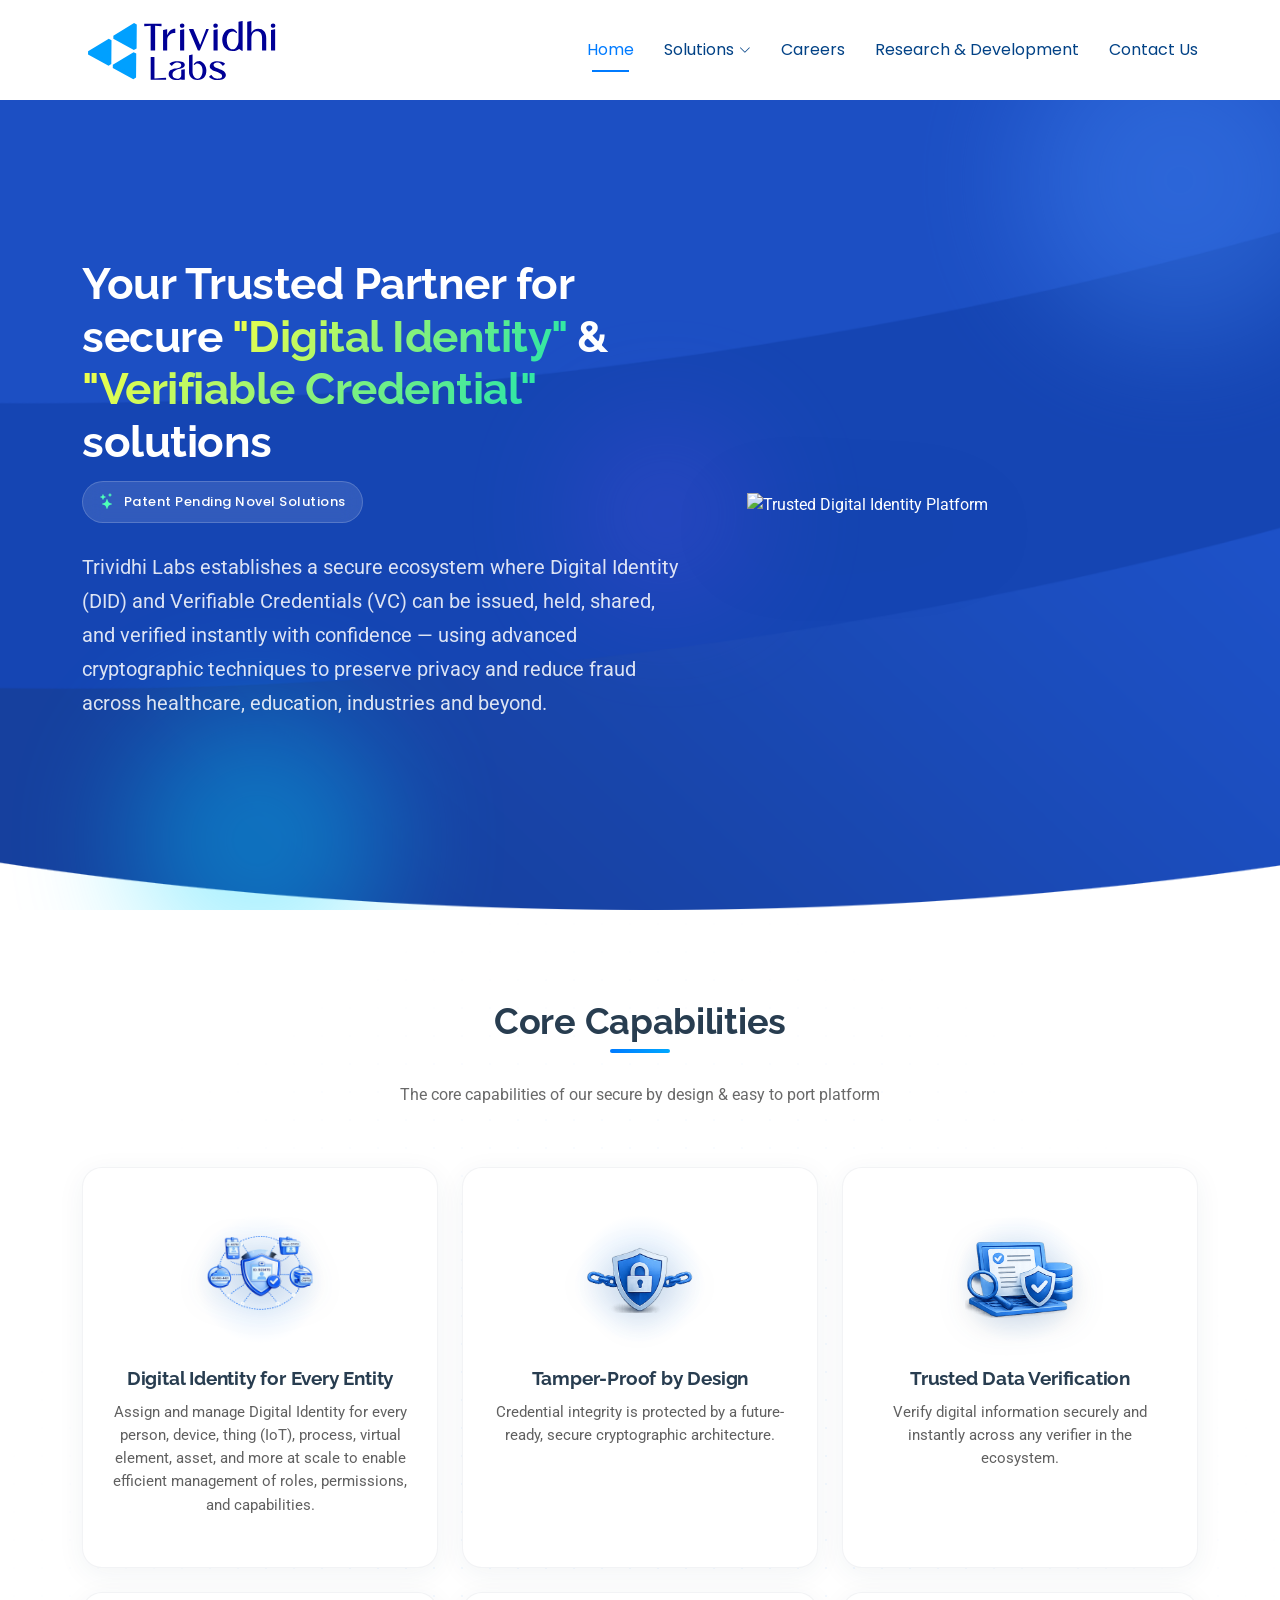
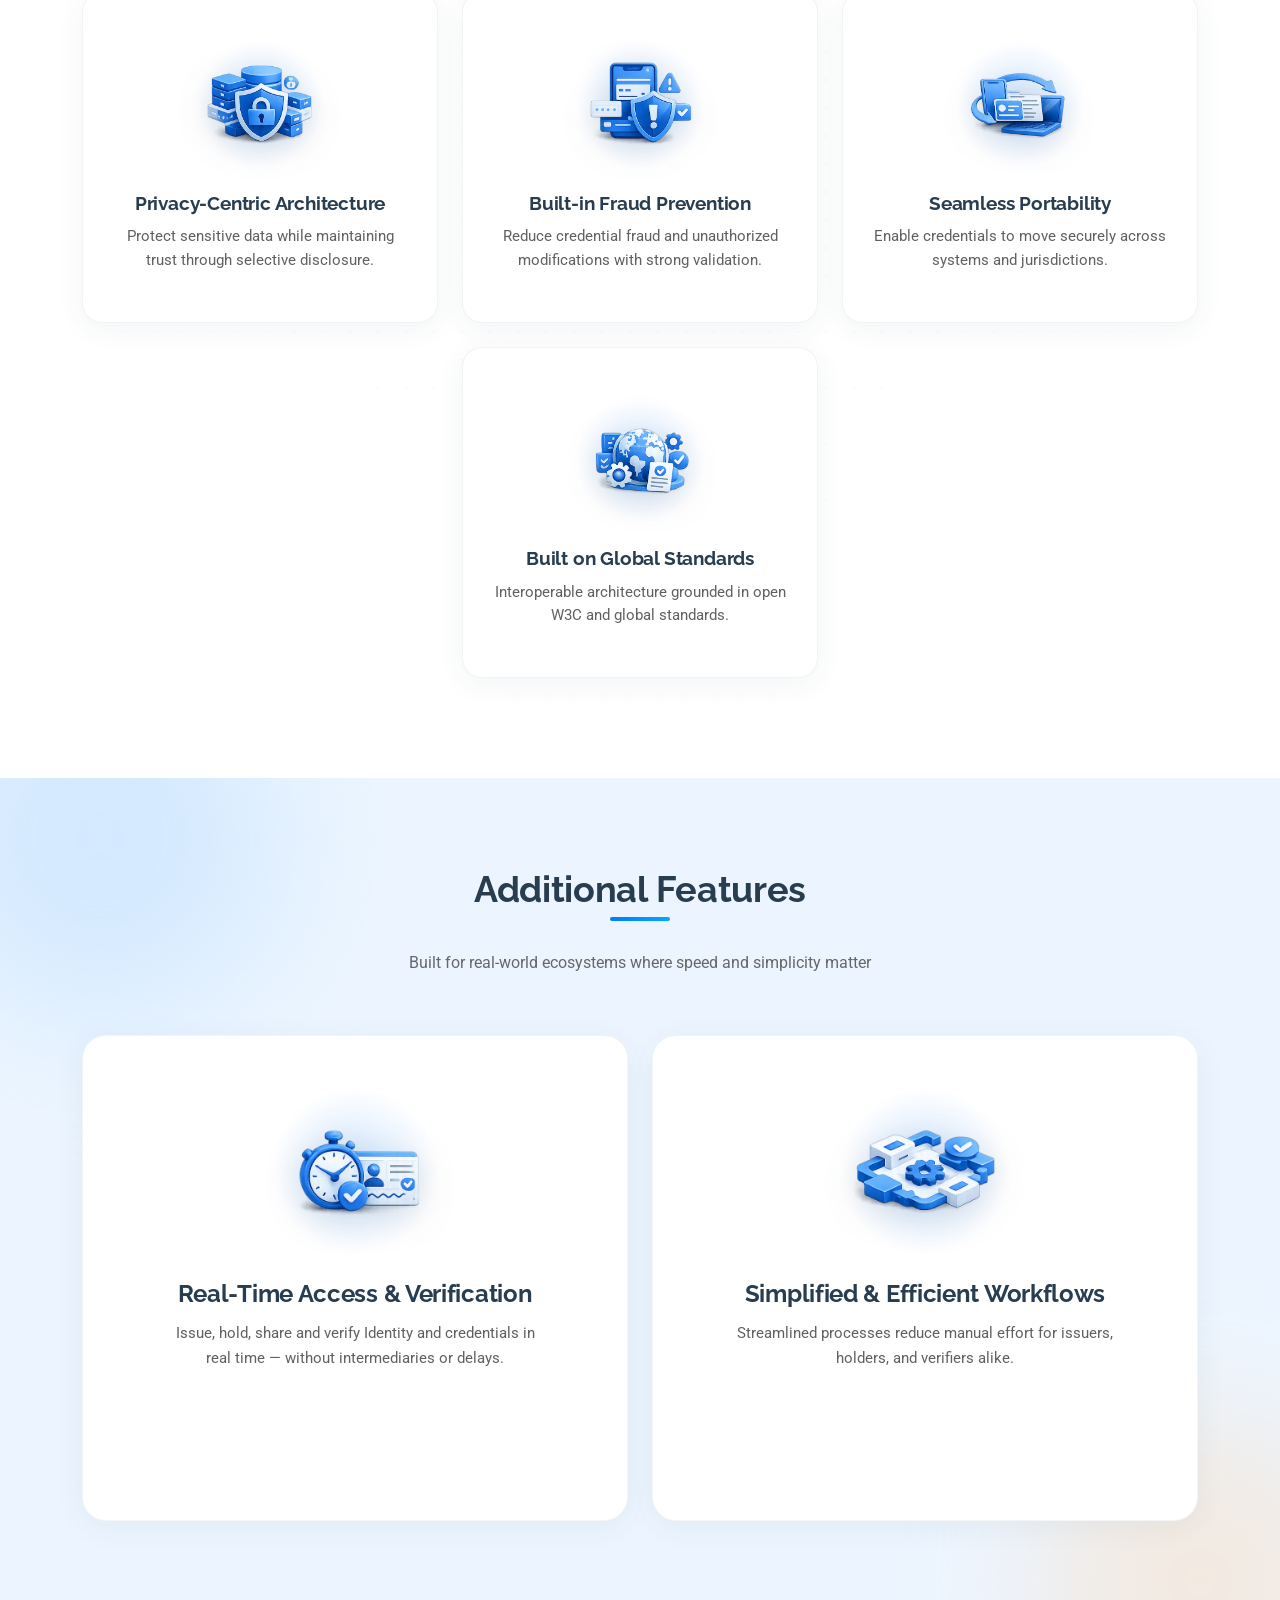
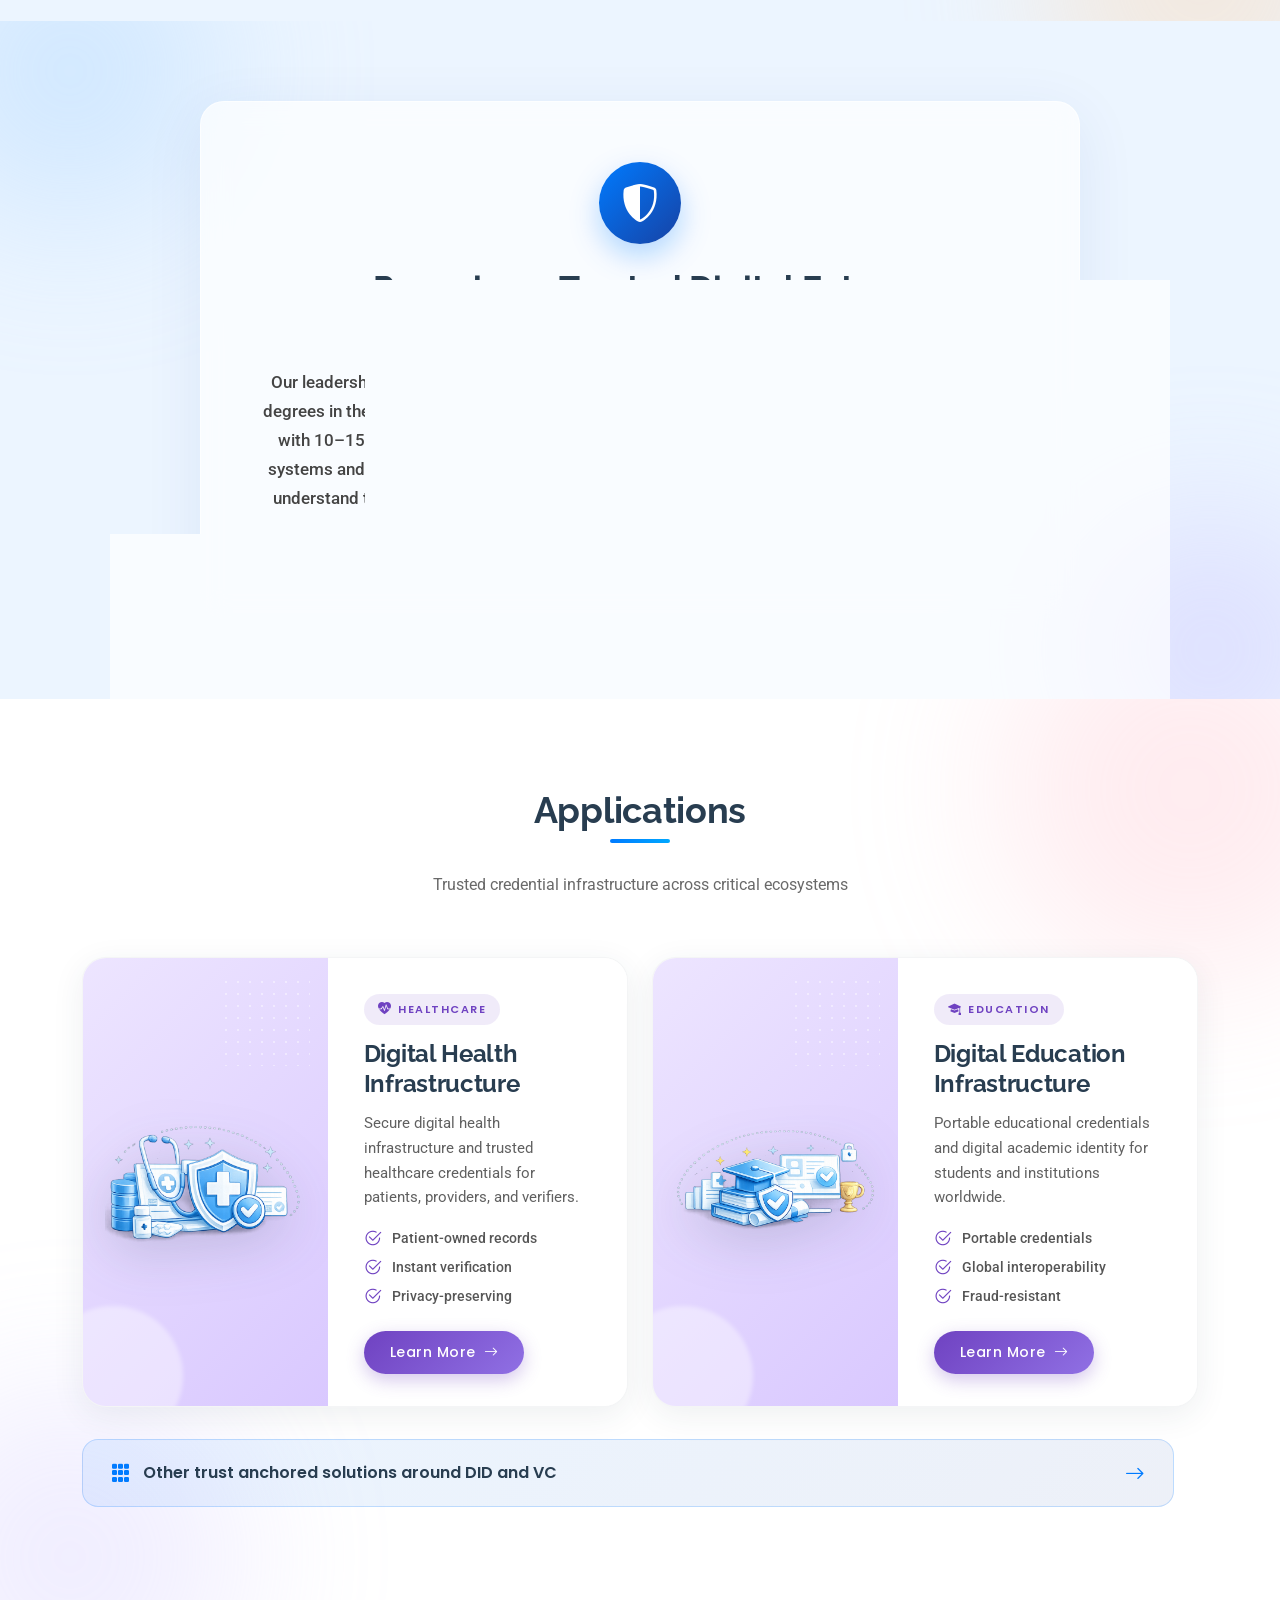
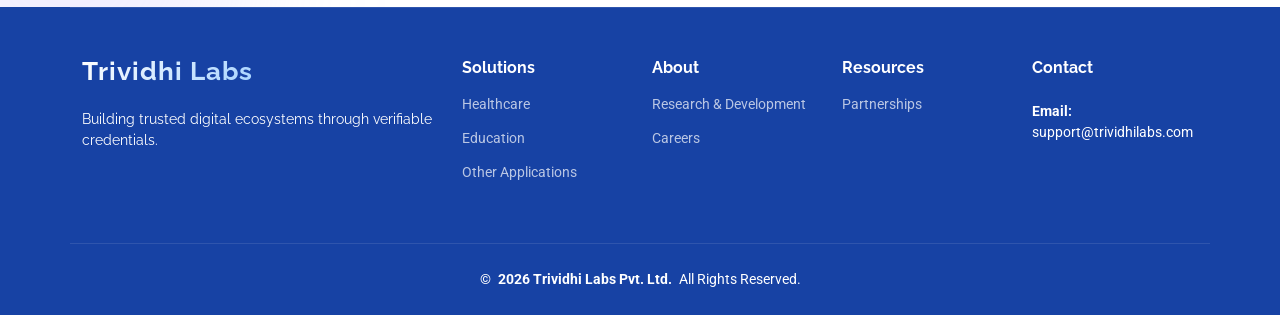
==== commit c1fdcaaf: "Update hero highlight gradient and trusted future section styling" ====
--- a/index.html
+++ b/index.html
@@ -74,7 +74,7 @@
         <div class="row gy-4 align-items-center">
           <div class="col-lg-5 order-lg-last hero-img" data-aos="zoom-out" data-aos-delay="200">
             <!-- <img src="assets/img/background-removed-background-removed.png" class="img-fluid animated" alt="Trusted Digital Identity Platform"> -->
-            <img src="assets/img/background-removed-background-removed.png" class="img-fluid" alt="Trusted Digital Identity Platform">
+            <img src="assets/img/home_page(1).png" class="img-fluid" alt="Trusted Digital Identity Platform">
           </div>
           <div class="col-lg-7 d-flex flex-column justify-content-center hero-content">
             <!-- <span class="hero-eyebrow" data-aos="fade-up" data-aos-delay="100">
@@ -127,7 +127,7 @@
             <div class="capability-icon-wrap">
                 <div class="capability-icon-halo"></div>
                 <div class="capability-icon capability-icon-img">
-                <img src="assets/img/digital-identity-for-every-entity.png" alt="Digital Identity for Every Entity">
+                <img src="assets/img/digital-identity-for-every-entity(2).png" alt="Digital Identity for Every Entity">
                 </div>
             </div>
             <h3>Digital Identity for Every Entity</h3>
@@ -292,7 +292,8 @@
           <div class="trusted-future-icon">
             <i class="bi bi-shield-shaded"></i>
           </div>
-          <h2>Powering a Trusted Digital Future with <span class="tf-highlight">Passion</span> for a <span class="tf-highlight">Purpose</span></h2>
+          <!-- <h2>Powering a Trusted Digital Future with <span class="tf-highlight">Passion</span> for a <span class="tf-highlight">Purpose</span></h2> -->
+          <h2>Powering a Trusted Digital Future<span class="d-none d-lg-inline"><br></span> with <span class="tf-highlight">Passion</span> for a <span class="tf-highlight">Purpose</span></h2>
           <p class="trusted-future-lead">
             Our leadership and core engineering team consists of expert researchers holding Doctorate (PhD) degrees in the fields of Computer Science and Cybersecurity from the world's renowned institutions, with 10–15+ years of industry experience in building and patenting innovative secure end-to-end systems and contributing to recent international standards and technical specifications. We clearly understand the flaws in existing solutions and the cybersecurity requirements for next-generation systems. Our solutions are tailored to meet both.
           </p>
--- a/assets/css/main.css
+++ b/assets/css/main.css
@@ -1880,13 +1880,49 @@
   letter-spacing: -0.5px;
 }
 
-.hero-highlight {
+/* option 1:.hero-highlight */
+/* .hero-highlight {
   background: linear-gradient(135deg, #4dffb8, #00d4ff);
   -webkit-background-clip: text;
   -webkit-text-fill-color: transparent;
   background-clip: text;
   font-weight: 700;
-}
+} */
+
+/* option 2:.hero-highlight */
+.hero-highlight {
+  background: linear-gradient(120deg, #f0ff4a 0%, #2ee6a6 50%, #f0ff4a 100%);
+  background-size: 200% auto;
+  -webkit-background-clip: text;
+  -webkit-text-fill-color: transparent;
+  background-clip: text;
+  animation: shimmer 4s linear infinite;
+  font-weight: 700;
+}
+
+/* option 3:.hero-highlight */
+/* background: linear-gradient(135deg, #4dffb8, #00d4ff); */ 
+/* .hero-highlight {
+  background: linear-gradient(120deg, #ffd54a 0%, #2ee6a6 50%, #ffd54a 100%);
+  background-size: 200% auto;
+  -webkit-background-clip: text;
+  -webkit-text-fill-color: transparent;
+  background-clip: text;
+  animation: shimmer 4s linear infinite;
+  font-weight: 700;
+} */
+
+/* option 3:.hero-highlight */
+/* .hero-highlight {
+  background: linear-gradient(120deg, #4aff6e 0%, #4affe7 25%, #4afffc 50%, #4ad8ff 75%, #4aabff 100%);
+  background-size: 200% auto;
+  -webkit-background-clip: text;
+  -webkit-text-fill-color: transparent;
+  background-clip: text;
+  animation: shimmer 8s linear infinite;
+  font-weight: 700;
+} */
+
 
 /* .hero-tagline {
   font-size: 14px !important;
@@ -2351,13 +2387,50 @@
   /* text-align: left; */
 }
 
+/* option 1:.trusted-future .tf-highlight */
 /* Highlight "Passion" and "Purpose" in the Trusted Future title */
-.trusted-future .tf-highlight {
+/* .trusted-future .tf-highlight { */
+  /* color: #bb3fc9; */
   /* color: #ff5a7a;     */
-  color: #ff7a18;   
+  /* color: #ff7a18;    */
   /* color: #ffd54a;    */
   /* color: #00c2a8;    */
-}
+/* } */
+
+/* option 2:.trusted-future .tf-highlight */
+/* Animated shimmer highlight for "Passion" and "Purpose" in the Trusted Future title */
+.trusted-future .tf-highlight {
+  background: linear-gradient(120deg, #4632a8 0%, #6232a8 25%, #7f32a8 50%, #9b32a8 75%, #9b32a8 100%);
+  background-size: 200% auto;
+  -webkit-background-clip: text;
+  -webkit-text-fill-color: transparent;
+  background-clip: text;
+  animation: shimmer 4s linear infinite;
+  font-weight: 700;
+}
+
+/* option 3:.trusted-future .tf-highlight */
+/* Animated shimmer highlight for "Passion" and "Purpose" in the Trusted Future title */
+/* .trusted-future .tf-highlight {
+  background: linear-gradient(120deg, #ffd54a 0%, #2ee6a6 50%, #ffd54a 100%);
+  background-size: 200% auto;
+  -webkit-background-clip: text;
+  -webkit-text-fill-color: transparent;
+  background-clip: text;
+  animation: shimmer 4s linear infinite;
+  font-weight: 700;
+} */
+
+/* option 4:.trusted-future .tf-highlight */
+/* .trusted-future .tf-highlight {
+  background: linear-gradient(120deg, #4aff6e 0%, #4affe7 25%, #4afffc 50%, #4ad8ff 75%, #4aabff 100%);
+  background-size: 200% auto;
+  -webkit-background-clip: text;
+  -webkit-text-fill-color: transparent;
+  background-clip: text;
+  animation: shimmer 8s linear infinite;
+  font-weight: 700;
+} */
 
 @media (max-width: 640px) {
   .trusted-future-card {
@@ -4085,13 +4158,23 @@
 }
 
 /* Accent word in H1 */
-.hero-accent {
+/* .hero-accent {
   background: linear-gradient(120deg, #7eb8ff 0%, #20c997 50%, #7eb8ff 100%);
   background-size: 200% auto;
   -webkit-background-clip: text;
   background-clip: text;
   -webkit-text-fill-color: transparent;
   animation: shimmer 4s linear infinite;
+} */
+/* Accent word in H1 */
+.hero-accent {
+  background: linear-gradient(120deg, #f0ff4a 0%, #2ee6a6 50%, #f0ff4a 100%);
+  background-size: 200% auto;
+  -webkit-background-clip: text;
+  background-clip: text;
+  -webkit-text-fill-color: transparent;
+  animation: shimmer 4s linear infinite;
+  font-weight: 700;
 }
 
 @keyframes shimmer {
@@ -4325,6 +4408,25 @@
   width: 100%;              
   height: 100%;             /* keeps top & bottom gap matching */
   object-fit: contain;
+}
+
+/* Light-blue glow behind Need for Digitization images — always on */
+.need-digitization .feature-image-decorated::after {
+  content: "";
+  position: absolute;
+  inset: 8%;
+  z-index: 1;
+  border-radius: 50%;
+  background: radial-gradient(circle, rgba(0, 123, 255, 0.30) 0%, rgba(0, 123, 255, 0) 70%);
+  animation: trivdhi-pulse 3.5s ease-in-out infinite;
+  pointer-events: none;
+  transition: background 0.4s ease, transform 0.4s ease;
+}
+
+/* On hover — brighter & stronger glow */
+.need-digitization .feature-image-decorated:hover::after {
+  background: radial-gradient(circle, rgba(0, 123, 255, 0.50) 0%, rgba(0, 123, 255, 0) 72%);
+  transform: scale(1.15);
 }
 
 /* Chip label on image */
@@ -4459,6 +4561,19 @@
   pointer-events: none;
 }
 
+/* Stats strip section title */
+.stats-strip-title {
+  font-size: 32px;
+  font-weight: 700;
+  color: #ffffff;
+  margin-bottom: 40px;
+}
+@media (max-width: 640px) {
+  .stats-strip-title {
+    font-size: 24px;
+  }
+}
+
 .stats-strip .container { position: relative; z-index: 1; }
 
 .stat-block {
